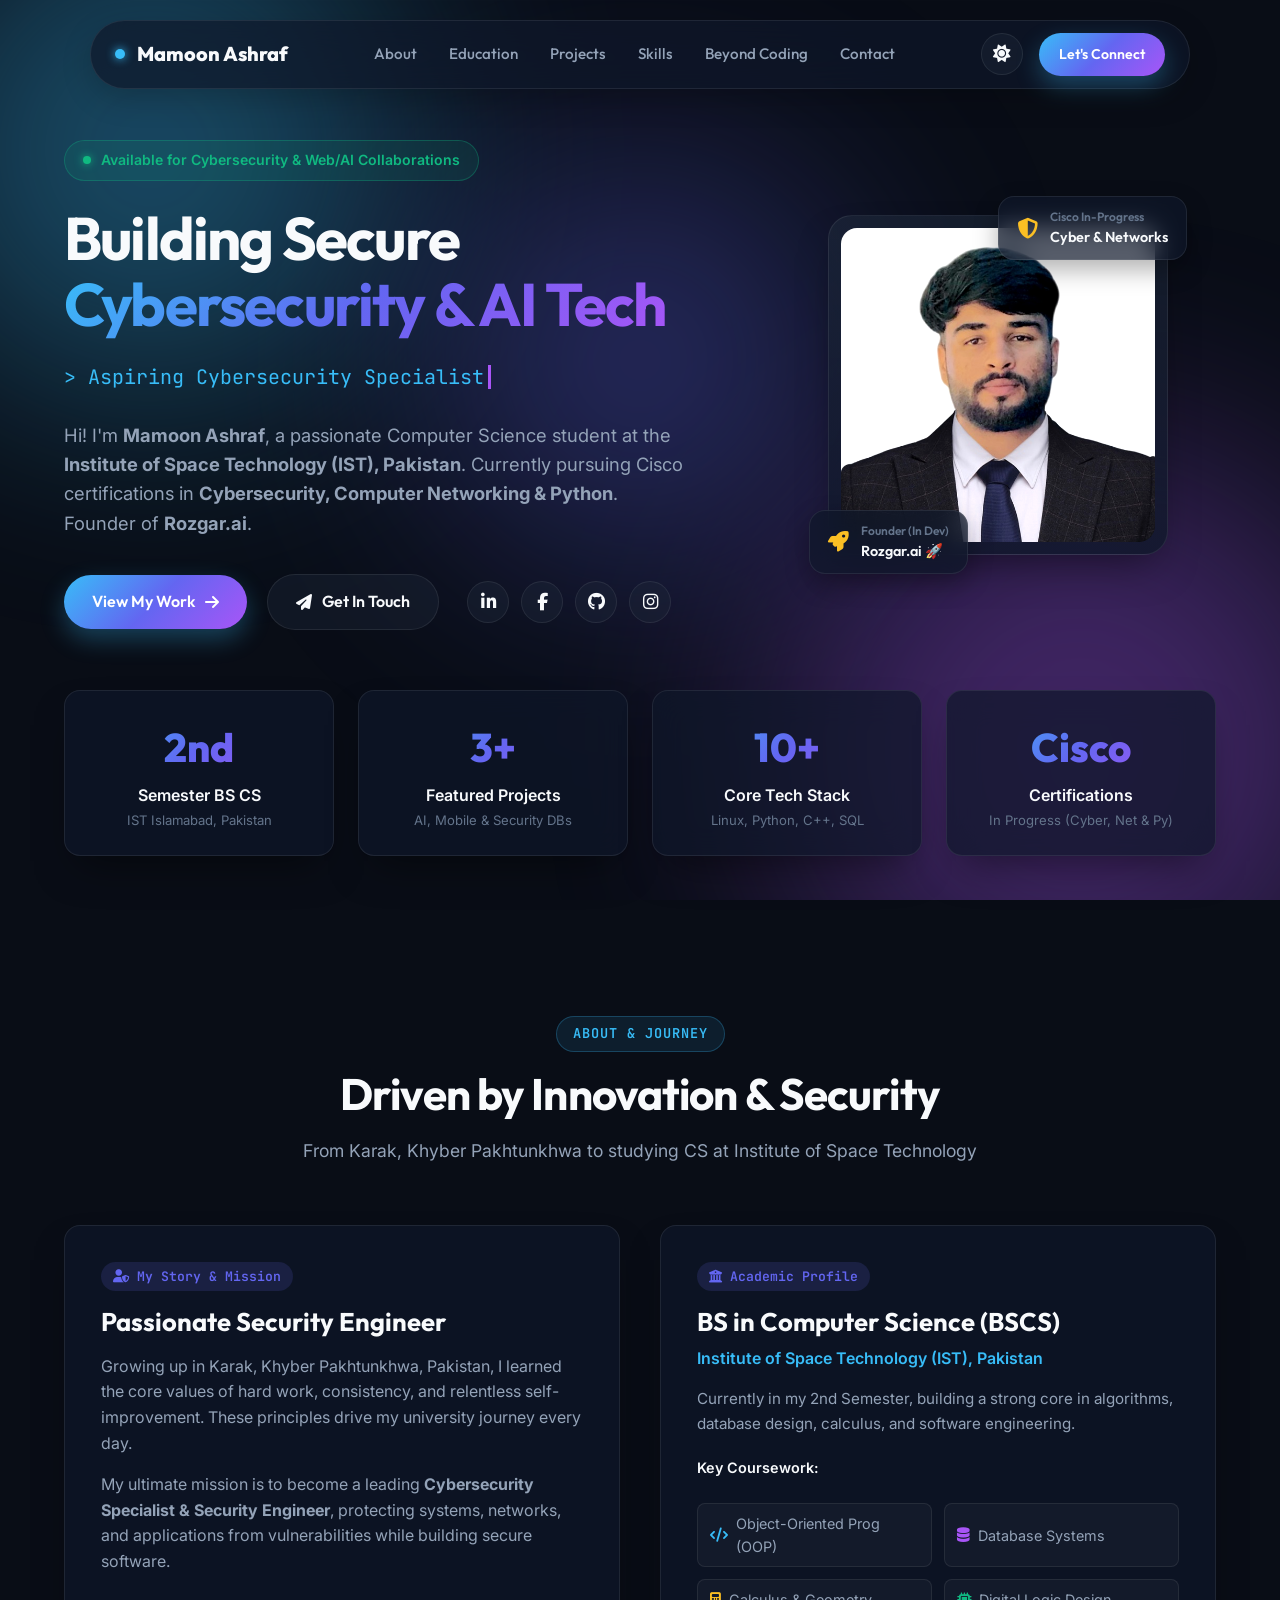
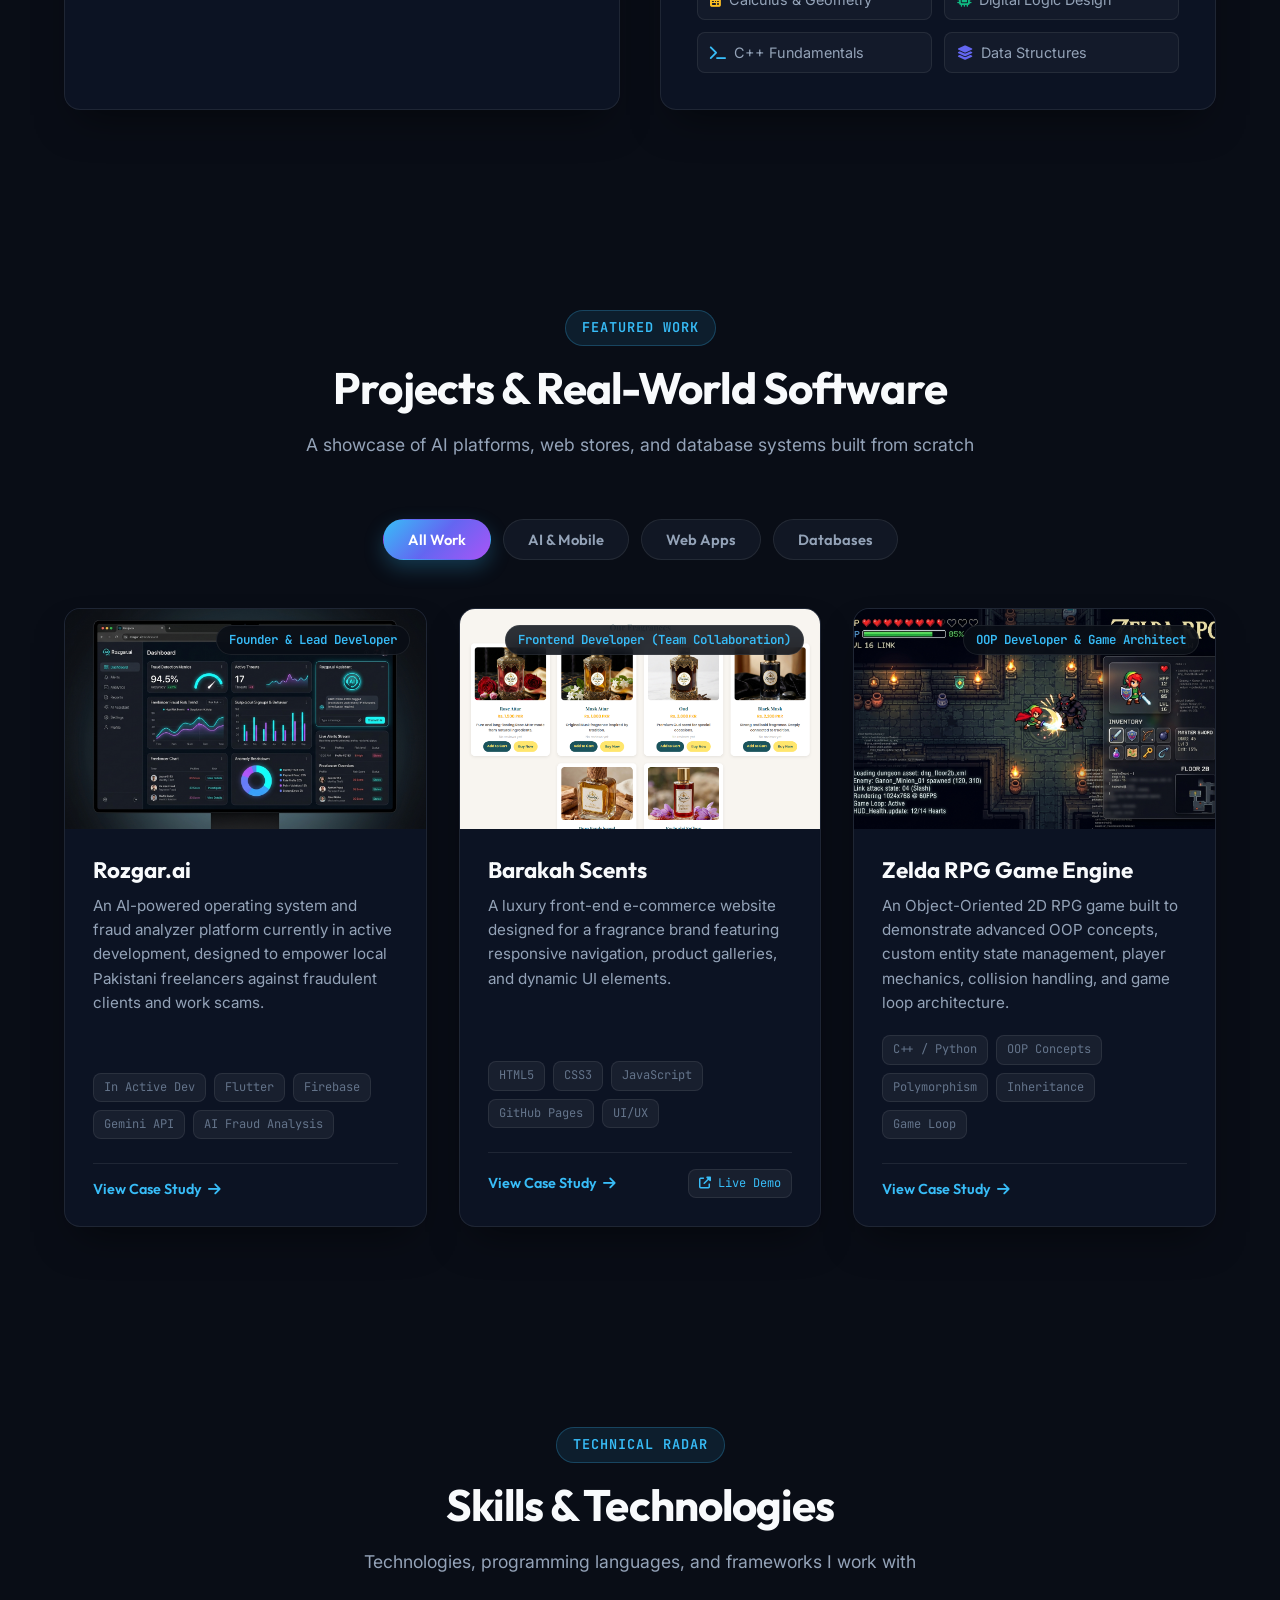
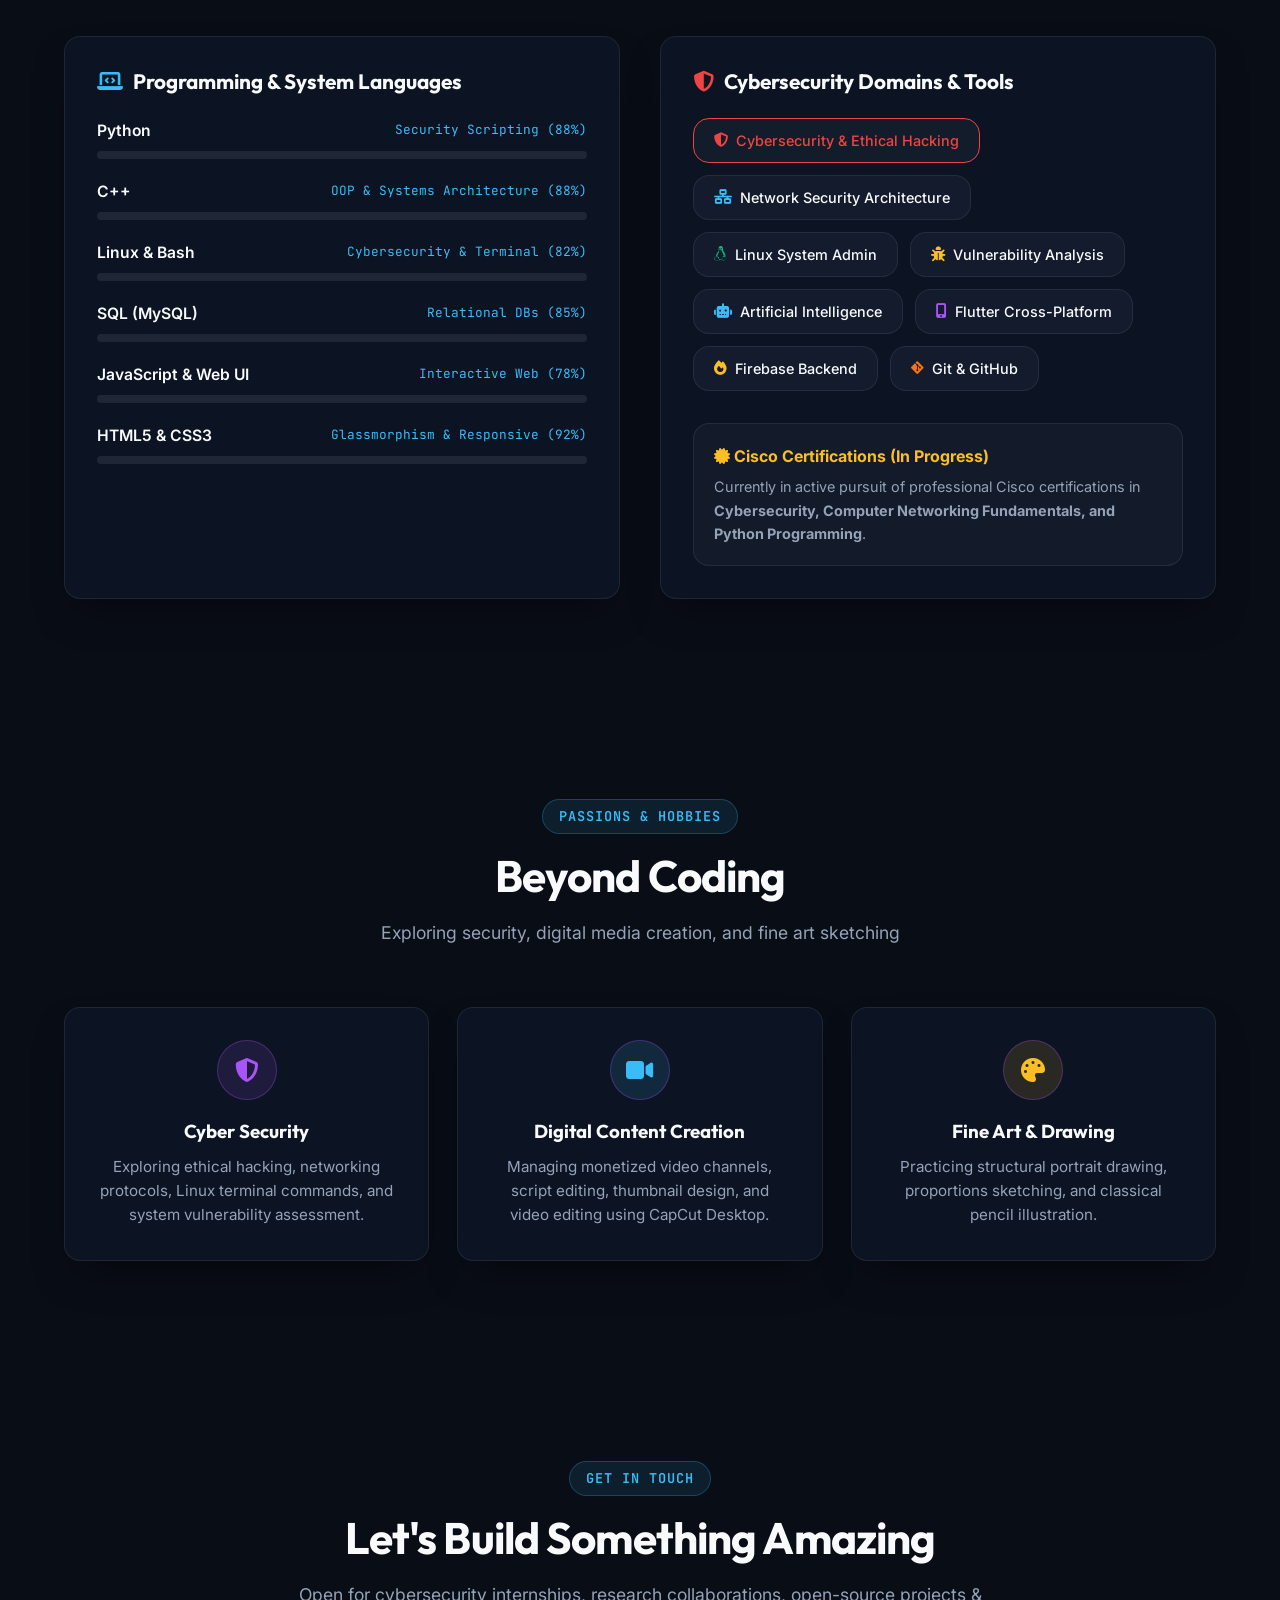
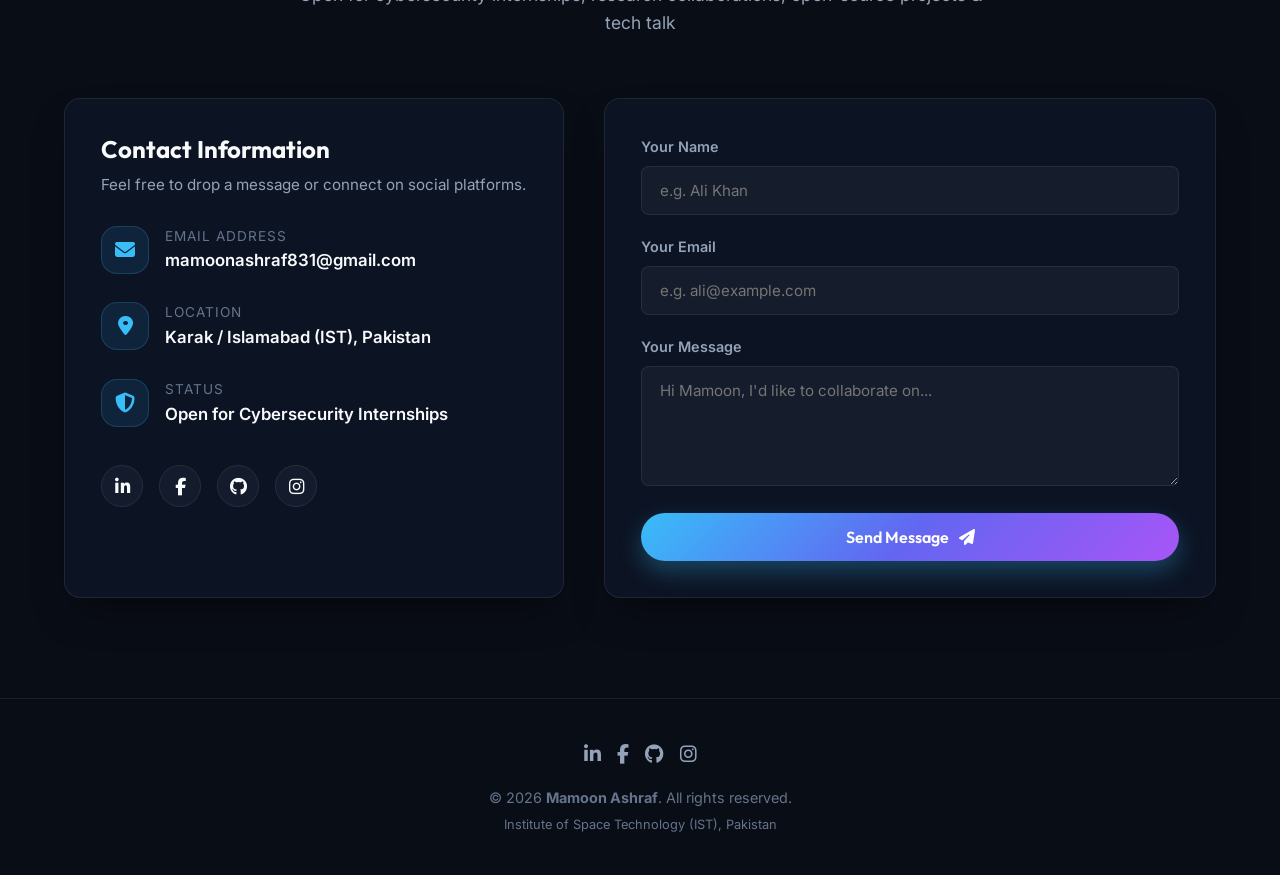
==== index.html @ 29856f80 "Initial commit for Mamoon Ashraf Portfolio Website" ====
<!DOCTYPE html>
<html lang="en" data-theme="dark">
<head>
  <meta charset="UTF-8">
  <meta name="viewport" content="width=device-width, initial-scale=1.0">
  <title>Mamoon Ashraf | Aspiring Cybersecurity Specialist & Security Engineer</title>
  <meta name="description" content="Official Portfolio of Mamoon Ashraf - Computer Science Student at Institute of Space Technology (IST), Pakistan. Pursuing Cisco Certifications in Cybersecurity, Networking & Python. Founder of Rozgar.ai.">
  
  <!-- FontAwesome Icons -->
  <link rel="stylesheet" href="https://cdnjs.cloudflare.com/ajax/libs/font-awesome/6.4.0/css/all.min.css">
  
  <!-- Custom Stylesheets -->
  <link rel="stylesheet" href="css/main.css">
  <link rel="stylesheet" href="css/components.css">
  <link rel="stylesheet" href="css/animations.css">
</head>
<body>

  <!-- Ambient Light Orbs -->
  <div class="ambient-bg">
    <div class="orb orb-1"></div>
    <div class="orb orb-2"></div>
    <div class="orb orb-3"></div>
  </div>

  <!-- Floating Navbar -->
  <nav class="navbar">
    <a href="#hero" class="nav-brand">
      <span class="brand-dot"></span>
      <span>Mamoon Ashraf</span>
    </a>
    
    <ul class="nav-menu">
      <li><a href="#about" class="nav-link">About</a></li>
      <li><a href="#education" class="nav-link">Education</a></li>
      <li><a href="#projects" class="nav-link">Projects</a></li>
      <li><a href="#skills" class="nav-link">Skills</a></li>
      <li><a href="#creative" class="nav-link">Beyond Coding</a></li>
      <li><a href="#contact" class="nav-link">Contact</a></li>
    </ul>

    <div class="nav-actions">
      <button class="theme-toggle-btn" id="theme-toggle-btn" title="Toggle Theme">
        <i class="fas fa-sun" id="theme-icon"></i>
      </button>
      <a href="#contact" class="btn btn-primary" style="padding:10px 20px; font-size:0.88rem;">Let's Connect</a>
    </div>
  </nav>

  <!-- Hero Section -->
  <section id="hero" class="section hero-section">
    <div class="container">
      <div class="hero-grid">
        <div class="hero-content">
          <div class="hero-badge">
            <span class="status-dot"></span>
            <span>Available for Cybersecurity & Web/AI Collaborations</span>
          </div>

          <h1 class="hero-title">
            Building Secure <br>
            <span class="gradient-text">Cybersecurity & AI Tech</span>
          </h1>

          <div class="hero-typing-container">
            <span>&gt;&nbsp;</span>
            <span id="typing-text"></span>
            <span class="typing-cursor"></span>
          </div>

          <p class="hero-bio">
            Hi! I'm <strong>Mamoon Ashraf</strong>, a passionate Computer Science student at the <strong>Institute of Space Technology (IST), Pakistan</strong>. Currently pursuing Cisco certifications in <strong>Cybersecurity, Computer Networking & Python</strong>. Founder of <strong>Rozgar.ai</strong>.
          </p>

          <div class="hero-cta">
            <a href="#projects" class="btn btn-primary">
              <span>View My Work</span>
              <i class="fas fa-arrow-right"></i>
            </a>
            <a href="#contact" class="btn btn-outline">
              <i class="fas fa-paper-plane"></i>
              <span>Get In Touch</span>
            </a>
            
            <!-- Quick Social Media Buttons in Hero -->
            <div style="display:flex; gap:12px; align-items:center; margin-left:8px;">
              <a href="https://www.linkedin.com/in/mamoon-ashraff" target="_blank" class="theme-toggle-btn social-btn-linkedin" title="LinkedIn"><i class="fab fa-linkedin-in"></i></a>
              <a href="https://www.facebook.com/share/1Gfc7YpvxW/" target="_blank" class="theme-toggle-btn social-btn-facebook" title="Facebook"><i class="fab fa-facebook-f"></i></a>
              <a href="https://github.com/mamoonashraff" target="_blank" class="theme-toggle-btn social-btn-github" title="GitHub"><i class="fab fa-github"></i></a>
              <a href="https://instagram.com/mamoon__ashraf" target="_blank" class="theme-toggle-btn social-btn-instagram" title="Instagram"><i class="fab fa-instagram"></i></a>
            </div>
          </div>
        </div>

        <!-- Hero Avatar Box -->
        <div class="hero-avatar-container">
          <div class="avatar-glass-frame">
            <img src="assets/avatar.jpg" alt="Mamoon Ashraf" class="avatar-img" id="hero-avatar-image">
            
            <div class="floating-badge badge-top-right interactive-badge" id="interactive-top-badge" title="Click to change badge!">
              <i class="fas fa-shield-halved badge-icon" id="badge-icon-el"></i>
              <div>
                <div style="font-size:0.75rem; color:var(--text-muted)" id="badge-sub-el">Cisco In-Progress</div>
                <div id="badge-title-el">Cyber & Networks</div>
              </div>
            </div>

            <div class="floating-badge badge-bottom-left">
              <i class="fas fa-rocket badge-icon"></i>
              <div>
                <div style="font-size:0.75rem; color:var(--text-muted)">Founder (In Dev)</div>
                <div>Rozgar.ai 🚀</div>
              </div>
            </div>
          </div>
        </div>
      </div>

      <!-- Quick Metrics Stats -->
      <div class="stats-grid">
        <div class="glass-card stat-card">
          <div class="stat-value">2nd</div>
          <div class="stat-label">Semester BS CS</div>
          <div class="stat-subtext">IST Islamabad, Pakistan</div>
        </div>
        <div class="glass-card stat-card">
          <div class="stat-value">3+</div>
          <div class="stat-label">Featured Projects</div>
          <div class="stat-subtext">AI, Mobile & Security DBs</div>
        </div>
        <div class="glass-card stat-card">
          <div class="stat-value">10+</div>
          <div class="stat-label">Core Tech Stack</div>
          <div class="stat-subtext">Linux, Python, C++, SQL</div>
        </div>
        <div class="glass-card stat-card">
          <div class="stat-value">Cisco</div>
          <div class="stat-label">Certifications</div>
          <div class="stat-subtext">In Progress (Cyber, Net & Py)</div>
        </div>
      </div>
    </div>
  </section>

  <!-- About & Education Section -->
  <section id="about" class="section">
    <div class="container">
      <div class="section-header">
        <span class="section-tag">About & Journey</span>
        <h2 class="section-title">Driven by Innovation & Security</h2>
        <p class="section-subtitle">From Karak, Khyber Pakhtunkhwa to studying CS at Institute of Space Technology</p>
      </div>

      <div class="about-grid">
        <div class="glass-card edu-card reveal-on-scroll">
          <span class="edu-badge"><i class="fas fa-user-shield"></i> My Story & Mission</span>
          <h3 style="font-size:1.6rem; margin-bottom:16px;">Passionate Security Engineer</h3>
          <p style="color:var(--text-secondary); margin-bottom:16px;">
            Growing up in Karak, Khyber Pakhtunkhwa, Pakistan, I learned the core values of hard work, consistency, and relentless self-improvement. These principles drive my university journey every day.
          </p>
          <p style="color:var(--text-secondary);">
            My ultimate mission is to become a leading <strong>Cybersecurity Specialist & Security Engineer</strong>, protecting systems, networks, and applications from vulnerabilities while building secure software.
          </p>
        </div>

        <div class="glass-card edu-card reveal-on-scroll" id="education">
          <span class="edu-badge"><i class="fas fa-university"></i> Academic Profile</span>
          <h3 style="font-size:1.6rem; margin-bottom:8px;">BS in Computer Science (BSCS)</h3>
          <p style="color:var(--accent-cyan); font-weight:600; margin-bottom:16px;">Institute of Space Technology (IST), Pakistan</p>
          <p style="color:var(--text-secondary); font-size:0.95rem;">
            Currently in my 2nd Semester, building a strong core in algorithms, database design, calculus, and software engineering.
          </p>
          
          <div style="margin-top:20px; font-weight:600; font-size:0.9rem;">Key Coursework:</div>
          <div class="course-grid">
            <div class="course-item"><i class="fas fa-code" style="color:var(--accent-cyan)"></i> Object-Oriented Prog (OOP)</div>
            <div class="course-item"><i class="fas fa-database" style="color:var(--accent-purple)"></i> Database Systems</div>
            <div class="course-item"><i class="fas fa-calculator" style="color:var(--accent-gold)"></i> Calculus & Geometry</div>
            <div class="course-item"><i class="fas fa-microchip" style="color:var(--accent-emerald)"></i> Digital Logic Design</div>
            <div class="course-item"><i class="fas fa-terminal" style="color:var(--accent-cyan)"></i> C++ Fundamentals</div>
            <div class="course-item"><i class="fas fa-layer-group" style="color:var(--accent-blue)"></i> Data Structures</div>
          </div>
        </div>
      </div>
    </div>
  </section>

  <!-- Projects Showcase Section -->
  <section id="projects" class="section">
    <div class="container">
      <div class="section-header">
        <span class="section-tag">Featured Work</span>
        <h2 class="section-title">Projects & Real-World Software</h2>
        <p class="section-subtitle">A showcase of AI platforms, web stores, and database systems built from scratch</p>
      </div>

      <!-- Filter Buttons -->
      <div class="project-filters">
        <button class="filter-btn active" data-filter="all">All Work</button>
        <button class="filter-btn" data-filter="ai-mobile">AI & Mobile</button>
        <button class="filter-btn" data-filter="web">Web Apps</button>
        <button class="filter-btn" data-filter="database">Databases</button>
      </div>

      <!-- Dynamic Projects Grid -->
      <div class="projects-grid" id="projects-grid">
        <!-- Rendered dynamically by js/ui.js -->
      </div>
    </div>
  </section>

  <!-- Skills Matrix Section -->
  <section id="skills" class="section">
    <div class="container">
      <div class="section-header">
        <span class="section-tag">Technical Radar</span>
        <h2 class="section-title">Skills & Technologies</h2>
        <p class="section-subtitle">Technologies, programming languages, and frameworks I work with</p>
      </div>

      <div class="skills-container">
        <!-- Programming Languages Progress Bars -->
        <div class="glass-card skills-box reveal-on-scroll">
          <h3 class="box-title">
            <i class="fas fa-laptop-code" style="color:var(--accent-cyan)"></i>
            <span>Programming & System Languages</span>
          </h3>

          <div class="skill-item">
            <div class="skill-info">
              <span class="skill-name">Python</span>
              <span class="skill-badge">Security Scripting (88%)</span>
            </div>
            <div class="progress-bar-bg">
              <div class="progress-bar-fill" data-level="88"></div>
            </div>
          </div>

          <div class="skill-item">
            <div class="skill-info">
              <span class="skill-name">C++</span>
              <span class="skill-badge">OOP & Systems Architecture (88%)</span>
            </div>
            <div class="progress-bar-bg">
              <div class="progress-bar-fill" data-level="88"></div>
            </div>
          </div>

          <div class="skill-item">
            <div class="skill-info">
              <span class="skill-name">Linux & Bash</span>
              <span class="skill-badge">Cybersecurity & Terminal (82%)</span>
            </div>
            <div class="progress-bar-bg">
              <div class="progress-bar-fill" data-level="82"></div>
            </div>
          </div>

          <div class="skill-item">
            <div class="skill-info">
              <span class="skill-name">SQL (MySQL)</span>
              <span class="skill-badge">Relational DBs (85%)</span>
            </div>
            <div class="progress-bar-bg">
              <div class="progress-bar-fill" data-level="85"></div>
            </div>
          </div>

          <div class="skill-item">
            <div class="skill-info">
              <span class="skill-name">JavaScript & Web UI</span>
              <span class="skill-badge">Interactive Web (78%)</span>
            </div>
            <div class="progress-bar-bg">
              <div class="progress-bar-fill" data-level="78"></div>
            </div>
          </div>

          <div class="skill-item">
            <div class="skill-info">
              <span class="skill-name">HTML5 & CSS3</span>
              <span class="skill-badge">Glassmorphism & Responsive (92%)</span>
            </div>
            <div class="progress-bar-bg">
              <div class="progress-bar-fill" data-level="92"></div>
            </div>
          </div>
        </div>

        <!-- Target Domains & Frameworks -->
        <div class="glass-card skills-box reveal-on-scroll">
          <h3 class="box-title">
            <i class="fas fa-shield-halved" style="color:#ef4444"></i>
            <span>Cybersecurity Domains & Tools</span>
          </h3>

          <div class="domains-grid">
            <div class="domain-pill" style="border-color:#ef4444; color:#ef4444;"><i class="fas fa-shield-alt"></i> Cybersecurity & Ethical Hacking</div>
            <div class="domain-pill"><i class="fas fa-network-wired" style="color:var(--accent-cyan)"></i> Network Security Architecture</div>
            <div class="domain-pill"><i class="fab fa-linux" style="color:var(--accent-emerald)"></i> Linux System Admin</div>
            <div class="domain-pill"><i class="fas fa-bug" style="color:var(--accent-gold)"></i> Vulnerability Analysis</div>
            <div class="domain-pill"><i class="fas fa-robot" style="color:var(--accent-cyan)"></i> Artificial Intelligence</div>
            <div class="domain-pill"><i class="fas fa-mobile-alt" style="color:var(--accent-purple)"></i> Flutter Cross-Platform</div>
            <div class="domain-pill"><i class="fas fa-fire" style="color:var(--accent-gold)"></i> Firebase Backend</div>
            <div class="domain-pill"><i class="fab fa-git-alt" style="color:#f97316"></i> Git & GitHub</div>
          </div>

          <div style="margin-top:32px; padding:20px; background:rgba(255,255,255,0.03); border-radius:var(--radius-md); border:1px solid var(--bg-glass-border);">
            <div style="font-weight:700; color:var(--accent-gold); margin-bottom:6px;">
              <i class="fas fa-certificate"></i> Cisco Certifications (In Progress)
            </div>
            <p style="font-size:0.9rem; color:var(--text-secondary);">
              Currently in active pursuit of professional Cisco certifications in <strong>Cybersecurity, Computer Networking Fundamentals, and Python Programming</strong>.
            </p>
          </div>
        </div>
      </div>
    </div>
  </section>

  <!-- Creative Beyond Coding Section -->
  <section id="creative" class="section">
    <div class="container">
      <div class="section-header">
        <span class="section-tag">Passions & Hobbies</span>
        <h2 class="section-title">Beyond Coding</h2>
        <p class="section-subtitle">Exploring security, digital media creation, and fine art sketching</p>
      </div>

      <div class="creative-grid">
        <div class="glass-card creative-card reveal-on-scroll">
          <div class="creative-icon"><i class="fas fa-shield-halved"></i></div>
          <h3 style="margin-bottom:12px;">Cyber Security</h3>
          <p style="color:var(--text-secondary); font-size:0.95rem;">
            Exploring ethical hacking, networking protocols, Linux terminal commands, and system vulnerability assessment.
          </p>
        </div>

        <div class="glass-card creative-card reveal-on-scroll">
          <div class="creative-icon" style="background:rgba(56,189,248,0.12); color:var(--accent-cyan);"><i class="fas fa-video"></i></div>
          <h3 style="margin-bottom:12px;">Digital Content Creation</h3>
          <p style="color:var(--text-secondary); font-size:0.95rem;">
            Managing monetized video channels, script editing, thumbnail design, and video editing using CapCut Desktop.
          </p>
        </div>

        <div class="glass-card creative-card reveal-on-scroll">
          <div class="creative-icon" style="background:rgba(251,191,36,0.12); color:var(--accent-gold);"><i class="fas fa-palette"></i></div>
          <h3 style="margin-bottom:12px;">Fine Art & Drawing</h3>
          <p style="color:var(--text-secondary); font-size:0.95rem;">
            Practicing structural portrait drawing, proportions sketching, and classical pencil illustration.
          </p>
        </div>
      </div>
    </div>
  </section>

  <!-- Contact Section -->
  <section id="contact" class="section">
    <div class="container">
      <div class="section-header">
        <span class="section-tag">Get In Touch</span>
        <h2 class="section-title">Let's Build Something Amazing</h2>
        <p class="section-subtitle">Open for cybersecurity internships, research collaborations, open-source projects & tech talk</p>
      </div>

      <div class="contact-grid">
        <div class="glass-card contact-info-box reveal-on-scroll">
          <div>
            <h3 style="font-size:1.5rem; margin-bottom:10px;">Contact Information</h3>
            <p style="color:var(--text-secondary); font-size:0.95rem;">Feel free to drop a message or connect on social platforms.</p>
          </div>

          <div class="info-item">
            <div class="info-icon"><i class="fas fa-envelope"></i></div>
            <div>
              <div class="info-title">Email Address</div>
              <div class="info-value"><a href="mailto:mamoonashraf831@gmail.com" style="color:inherit;">mamoonashraf831@gmail.com</a></div>
            </div>
          </div>

          <div class="info-item">
            <div class="info-icon"><i class="fas fa-map-marker-alt"></i></div>
            <div>
              <div class="info-title">Location</div>
              <div class="info-value">Karak / Islamabad (IST), Pakistan</div>
            </div>
          </div>

          <div class="info-item">
            <div class="info-icon"><i class="fas fa-shield-halved"></i></div>
            <div>
              <div class="info-title">Status</div>
              <div class="info-value">Open for Cybersecurity Internships</div>
            </div>
          </div>

          <!-- Contact Social Media Links -->
          <div style="display:flex; gap:16px; margin-top:10px;">
            <a href="https://www.linkedin.com/in/mamoon-ashraff" target="_blank" class="theme-toggle-btn social-btn-linkedin" title="LinkedIn"><i class="fab fa-linkedin-in"></i></a>
            <a href="https://www.facebook.com/share/1Gfc7YpvxW/" target="_blank" class="theme-toggle-btn social-btn-facebook" title="Facebook"><i class="fab fa-facebook-f"></i></a>
            <a href="https://github.com/mamoonashraff" target="_blank" class="theme-toggle-btn social-btn-github" title="GitHub"><i class="fab fa-github"></i></a>
            <a href="https://instagram.com/mamoon__ashraf" target="_blank" class="theme-toggle-btn social-btn-instagram" title="Instagram"><i class="fab fa-instagram"></i></a>
          </div>
        </div>

        <!-- Contact Form -->
        <div class="glass-card contact-form-box reveal-on-scroll">
          <form id="contact-form">
            <div class="form-group">
              <label class="form-label" for="user-name">Your Name</label>
              <input type="text" id="user-name" class="form-input" placeholder="e.g. Ali Khan" required>
            </div>

            <div class="form-group">
              <label class="form-label" for="user-email">Your Email</label>
              <input type="email" id="user-email" class="form-input" placeholder="e.g. ali@example.com" required>
            </div>

            <div class="form-group">
              <label class="form-label" for="user-message">Your Message</label>
              <textarea id="user-message" class="form-textarea" placeholder="Hi Mamoon, I'd like to collaborate on..." required></textarea>
            </div>

            <button type="submit" class="btn btn-primary" style="width:100%; justify-content:center;">
              <span>Send Message</span>
              <i class="fas fa-paper-plane"></i>
            </button>
          </form>
        </div>
      </div>
    </div>
  </section>

  <!-- Footer -->
  <footer class="footer">
    <div class="container">
      <div style="display:flex; justify-content:center; gap:16px; margin-bottom:16px;">
        <a href="https://www.linkedin.com/in/mamoon-ashraff" target="_blank" style="color:var(--text-secondary); font-size:1.2rem;"><i class="fab fa-linkedin-in"></i></a>
        <a href="https://www.facebook.com/share/1Gfc7YpvxW/" target="_blank" style="color:var(--text-secondary); font-size:1.2rem;"><i class="fab fa-facebook-f"></i></a>
        <a href="https://github.com/mamoonashraff" target="_blank" style="color:var(--text-secondary); font-size:1.2rem;"><i class="fab fa-github"></i></a>
        <a href="https://instagram.com/mamoon__ashraf" target="_blank" style="color:var(--text-secondary); font-size:1.2rem;"><i class="fab fa-instagram"></i></a>
      </div>
      <p>© 2026 <strong>Mamoon Ashraf</strong>. All rights reserved.</p>
      <p style="font-size:0.8rem; margin-top:6px; color:var(--text-muted);">Institute of Space Technology (IST), Pakistan</p>
    </div>
  </footer>

  <!-- Project Detail Modal Popup -->
  <div class="modal-overlay" id="project-modal">
    <div class="glass-card modal-content">
      <button class="modal-close" id="modal-close-btn">&times;</button>
      <div id="modal-body-content">
        <!-- Injected dynamically by js/ui.js -->
      </div>
    </div>
  </div>

  <!-- Toast Notification Container -->
  <div class="toast-container" id="toast-container"></div>

  <!-- Scripts -->
  <script src="js/data.js"></script>
  <script src="js/theme.js"></script>
  <script src="js/ui.js"></script>
  <script src="js/app.js"></script>
</body>
</html>
---- css/main.css ----
/* CSS Design System Tokens & Base Styles for Mamoon Ashraf Portfolio */
@import url('https://fonts.googleapis.com/css2?family=Inter:wght@300;400;500;600;700;800&family=JetBrains+Mono:wght@400;500;700&family=Outfit:wght@400;500;600;700;800;900&display=swap');

:root {
  /* Color Palette - Cosmic Dark Theme (Default) */
  --bg-primary: #090d16;
  --bg-secondary: #0f172a;
  --bg-surface: rgba(15, 23, 42, 0.7);
  --bg-glass: rgba(30, 41, 59, 0.4);
  --bg-glass-border: rgba(255, 255, 255, 0.08);
  
  --text-primary: #f8fafc;
  --text-secondary: #94a3b8;
  --text-muted: #64748b;
  
  --accent-cyan: #38bdf8;
  --accent-blue: #6366f1;
  --accent-purple: #a855f7;
  --accent-gold: #fbbf24;
  --accent-emerald: #10b981;
  
  --gradient-cosmic: linear-gradient(135deg, #38bdf8 0%, #6366f1 50%, #a855f7 100%);
  --gradient-gold: linear-gradient(135deg, #f59e0b 0%, #fbbf24 100%);
  --gradient-card: linear-gradient(180deg, rgba(30, 41, 59, 0.6) 0%, rgba(15, 23, 42, 0.8) 100%);
  
  --glow-cyan: rgba(56, 189, 248, 0.25);
  --glow-purple: rgba(168, 85, 247, 0.25);
  
  /* Layout Dimensions */
  --radius-sm: 8px;
  --radius-md: 16px;
  --radius-lg: 24px;
  --radius-full: 9999px;
  
  --shadow-sm: 0 4px 6px -1px rgba(0, 0, 0, 0.3);
  --shadow-glow: 0 0 25px rgba(56, 189, 248, 0.15);
  --shadow-glass: 0 20px 40px -15px rgba(0, 0, 0, 0.5);
  
  --font-main: 'Outfit', -apple-system, BlinkMacSystemFont, sans-serif;
  --font-body: 'Inter', sans-serif;
  --font-code: 'JetBrains Mono', monospace;

  --transition-fast: 0.2s ease;
  --transition-normal: 0.3s cubic-bezier(0.4, 0, 0.2, 1);
  --transition-slow: 0.5s cubic-bezier(0.4, 0, 0.2, 1);
}

/* Light Theme Overrides */
[data-theme="light"] {
  --bg-primary: #f8fafc;
  --bg-secondary: #f1f5f9;
  --bg-surface: rgba(255, 255, 255, 0.85);
  --bg-glass: rgba(255, 255, 255, 0.7);
  --bg-glass-border: rgba(0, 0, 0, 0.08);
  
  --text-primary: #0f172a;
  --text-secondary: #475569;
  --text-muted: #64748b;
  
  --accent-cyan: #0284c7;
  --accent-blue: #4f46e5;
  --accent-purple: #9333ea;
  
  --gradient-card: linear-gradient(180deg, rgba(255, 255, 255, 0.9) 0%, rgba(241, 245, 249, 0.9) 100%);
  --shadow-glass: 0 20px 30px -10px rgba(0, 0, 0, 0.08);
  --shadow-glow: 0 0 25px rgba(2, 132, 199, 0.15);
}

/* Reset & Global Elements */
*, *::before, *::after {
  box-sizing: border-box;
  margin: 0;
  padding: 0;
}

html {
  scroll-behavior: smooth;
  font-size: 16px;
}

body {
  font-family: var(--font-body);
  background-color: var(--bg-primary);
  color: var(--text-primary);
  line-height: 1.6;
  overflow-x: hidden;
  position: relative;
  transition: background-color var(--transition-normal), color var(--transition-normal);
}

/* Typography Helpers */
h1, h2, h3, h4, h5, h6 {
  font-family: var(--font-main);
  color: var(--text-primary);
  font-weight: 700;
  line-height: 1.2;
}

a {
  color: var(--accent-cyan);
  text-decoration: none;
  transition: color var(--transition-fast);
}

a:hover {
  color: var(--accent-purple);
}

/* Ambient Canvas Background Glows */
.ambient-bg {
  position: fixed;
  top: 0;
  left: 0;
  width: 100vw;
  height: 100vh;
  pointer-events: none;
  z-index: 0;
  overflow: hidden;
}

.orb {
  position: absolute;
  border-radius: 50%;
  filter: blur(120px);
  opacity: 0.35;
  transition: opacity var(--transition-slow);
}

.orb-1 {
  width: 500px;
  height: 500px;
  background: var(--accent-cyan);
  top: -100px;
  left: -100px;
}

.orb-2 {
  width: 600px;
  height: 600px;
  background: var(--accent-purple);
  bottom: -150px;
  right: -100px;
}

.orb-3 {
  width: 400px;
  height: 400px;
  background: var(--accent-blue);
  top: 40%;
  left: 50%;
  transform: translate(-50%, -50%);
}

/* Layout Container */
.container {
  width: 100%;
  max-width: 1200px;
  margin: 0 auto;
  padding: 0 24px;
  position: relative;
  z-index: 1;
}

/* Section Common Styling */
.section {
  padding: 100px 0;
  position: relative;
}

.section-header {
  text-align: center;
  max-width: 700px;
  margin: 0 auto 60px auto;
}

.section-tag {
  display: inline-flex;
  align-items: center;
  gap: 8px;
  padding: 6px 16px;
  background: rgba(56, 189, 248, 0.1);
  border: 1px solid rgba(56, 189, 248, 0.25);
  border-radius: var(--radius-full);
  color: var(--accent-cyan);
  font-family: var(--font-code);
  font-size: 0.85rem;
  font-weight: 600;
  text-transform: uppercase;
  letter-spacing: 1px;
  margin-bottom: 16px;
}

.section-title {
  font-size: 2.75rem;
  margin-bottom: 16px;
  letter-spacing: -0.02em;
}

.gradient-text {
  background: var(--gradient-cosmic);
  -webkit-background-clip: text;
  -webkit-text-fill-color: transparent;
}

.section-subtitle {
  color: var(--text-secondary);
  font-size: 1.1rem;
}

/* Glassmorphism Card Utility */
.glass-card {
  background: var(--bg-surface);
  backdrop-filter: blur(16px);
  -webkit-backdrop-filter: blur(16px);
  border: 1px solid var(--bg-glass-border);
  border-radius: var(--radius-md);
  box-shadow: var(--shadow-glass);
  transition: transform var(--transition-normal), border-color var(--transition-normal), box-shadow var(--transition-normal);
}

.glass-card:hover {
  border-color: rgba(56, 189, 248, 0.3);
  box-shadow: var(--shadow-glow);
}
---- css/components.css ----
/* Component Styles for Mamoon Ashraf Portfolio */

/* --- Navbar & Floating Header --- */
.navbar {
  position: fixed;
  top: 20px;
  left: 50%;
  transform: translateX(-50%);
  width: calc(100% - 48px);
  max-width: 1100px;
  z-index: 1000;
  padding: 12px 24px;
  background: var(--bg-surface);
  backdrop-filter: blur(20px);
  -webkit-backdrop-filter: blur(20px);
  border: 1px solid var(--bg-glass-border);
  border-radius: var(--radius-full);
  box-shadow: 0 10px 30px rgba(0, 0, 0, 0.2);
  display: flex;
  align-items: center;
  justify-content: space-between;
  transition: all var(--transition-normal);
}

.nav-brand {
  display: flex;
  align-items: center;
  gap: 12px;
  font-family: var(--font-main);
  font-weight: 800;
  font-size: 1.25rem;
  color: var(--text-primary);
}

.brand-dot {
  width: 10px;
  height: 10px;
  background: var(--accent-cyan);
  border-radius: 50%;
  box-shadow: 0 0 10px var(--accent-cyan);
}

.nav-menu {
  display: flex;
  align-items: center;
  gap: 32px;
  list-style: none;
}

.nav-link {
  font-family: var(--font-main);
  font-size: 0.95rem;
  font-weight: 500;
  color: var(--text-secondary);
  position: relative;
  padding: 6px 0;
  transition: color var(--transition-fast);
}

.nav-link:hover, .nav-link.active {
  color: var(--text-primary);
}

.nav-link::after {
  content: '';
  position: absolute;
  bottom: 0;
  left: 0;
  width: 0;
  height: 2px;
  background: var(--gradient-cosmic);
  border-radius: 2px;
  transition: width var(--transition-normal);
}

.nav-link.active::after, .nav-link:hover::after {
  width: 100%;
}

.nav-actions {
  display: flex;
  align-items: center;
  gap: 16px;
}

/* Theme Toggle Button */
.theme-toggle-btn {
  background: var(--bg-glass);
  border: 1px solid var(--bg-glass-border);
  color: var(--text-primary);
  width: 42px;
  height: 42px;
  border-radius: 50%;
  display: flex;
  align-items: center;
  justify-content: center;
  cursor: pointer;
  font-size: 1.1rem;
  transition: all var(--transition-fast);
}

.theme-toggle-btn:hover {
  background: rgba(56, 189, 248, 0.15);
  border-color: var(--accent-cyan);
  transform: rotate(15deg);
}

/* Mobile Nav Toggle */
.mobile-toggle {
  display: none;
  background: none;
  border: none;
  color: var(--text-primary);
  font-size: 1.5rem;
  cursor: pointer;
}

/* --- Hero Section --- */
.hero-section {
  min-height: 100vh;
  padding-top: 140px;
  padding-bottom: 60px;
  display: flex;
  align-items: center;
}

.hero-grid {
  display: grid;
  grid-template-columns: 1.2fr 0.8fr;
  gap: 60px;
  align-items: center;
}

.hero-badge {
  display: inline-flex;
  align-items: center;
  gap: 10px;
  padding: 8px 18px;
  background: rgba(16, 185, 129, 0.1);
  border: 1px solid rgba(16, 185, 129, 0.3);
  border-radius: var(--radius-full);
  color: var(--accent-emerald);
  font-size: 0.88rem;
  font-weight: 600;
  margin-bottom: 24px;
}

.status-dot {
  width: 8px;
  height: 8px;
  background: var(--accent-emerald);
  border-radius: 50%;
  box-shadow: 0 0 8px var(--accent-emerald);
  animation: pulse 2s infinite;
}

.hero-title {
  font-size: 3.75rem;
  line-height: 1.1;
  margin-bottom: 20px;
  letter-spacing: -0.03em;
}

.hero-typing-container {
  height: 40px;
  display: flex;
  align-items: center;
  font-family: var(--font-code);
  font-size: 1.25rem;
  color: var(--accent-cyan);
  margin-bottom: 24px;
}

.typing-cursor {
  display: inline-block;
  width: 3px;
  height: 1.2em;
  background-color: var(--accent-purple);
  margin-left: 4px;
  animation: blink 1s infinite;
}

.hero-bio {
  font-size: 1.15rem;
  color: var(--text-secondary);
  margin-bottom: 36px;
  max-width: 620px;
}

.hero-cta {
  display: flex;
  align-items: center;
  gap: 20px;
  flex-wrap: wrap;
}

/* Button Variants */
.btn {
  display: inline-flex;
  align-items: center;
  gap: 10px;
  padding: 14px 28px;
  border-radius: var(--radius-full);
  font-family: var(--font-main);
  font-weight: 600;
  font-size: 1rem;
  cursor: pointer;
  transition: all var(--transition-normal);
  border: none;
  text-decoration: none;
}

.btn-primary {
  background: var(--gradient-cosmic);
  color: #ffffff;
  box-shadow: 0 10px 25px rgba(56, 189, 248, 0.3);
}

.btn-primary:hover {
  transform: translateY(-3px);
  box-shadow: 0 15px 30px rgba(168, 85, 247, 0.4);
  color: #ffffff;
}

.btn-outline {
  background: var(--bg-glass);
  border: 1px solid var(--bg-glass-border);
  color: var(--text-primary);
}

.btn-outline:hover {
  border-color: var(--accent-cyan);
  background: rgba(56, 189, 248, 0.1);
  color: var(--accent-cyan);
  transform: translateY(-3px);
}

/* Hero Avatar Box */
.hero-avatar-container {
  position: relative;
  display: flex;
  justify-content: center;
}

.avatar-glass-frame {
  position: relative;
  width: 340px;
  height: 340px;
  border-radius: var(--radius-lg);
  padding: 12px;
  background: var(--gradient-card);
  border: 1px solid var(--bg-glass-border);
  box-shadow: var(--shadow-glass);
}

.avatar-img {
  width: 100%;
  height: 100%;
  object-fit: cover;
  object-position: top center;
  border-radius: calc(var(--radius-lg) - 8px);
  display: block;
  image-rendering: -webkit-optimize-contrast;
  filter: contrast(1.04) brightness(1.02);
}

.floating-badge {
  position: absolute;
  padding: 10px 18px;
  background: var(--bg-surface);
  backdrop-filter: blur(12px);
  border: 1px solid var(--bg-glass-border);
  border-radius: var(--radius-md);
  box-shadow: 0 10px 25px rgba(0, 0, 0, 0.3);
  display: flex;
  align-items: center;
  gap: 12px;
  font-family: var(--font-main);
  font-weight: 600;
  font-size: 0.9rem;
  z-index: 2;
  animation: float 4s ease-in-out infinite;
}

.badge-top-right {
  top: -20px;
  right: -20px;
}

.badge-bottom-left {
  bottom: -20px;
  left: -20px;
  animation-delay: -2s;
}

.badge-icon {
  font-size: 1.3rem;
  color: var(--accent-gold);
}

/* --- Stats Banner --- */
.stats-grid {
  display: grid;
  grid-template-columns: repeat(4, 1fr);
  gap: 24px;
  margin-top: 60px;
}

.stat-card {
  padding: 24px;
  text-align: center;
}

.stat-value {
  font-size: 2.5rem;
  font-weight: 800;
  font-family: var(--font-main);
  background: var(--gradient-cosmic);
  -webkit-background-clip: text;
  -webkit-text-fill-color: transparent;
  margin-bottom: 4px;
}

.stat-label {
  font-weight: 600;
  font-size: 1rem;
  margin-bottom: 2px;
}

.stat-subtext {
  font-size: 0.82rem;
  color: var(--text-muted);
}

/* --- Education & About Section --- */
.about-grid {
  display: grid;
  grid-template-columns: 1fr 1fr;
  gap: 40px;
}

.edu-card {
  padding: 36px;
  height: 100%;
}

.edu-badge {
  display: inline-block;
  padding: 4px 12px;
  background: rgba(99, 102, 241, 0.15);
  border-radius: var(--radius-full);
  color: var(--accent-blue);
  font-family: var(--font-code);
  font-size: 0.82rem;
  font-weight: 600;
  margin-bottom: 16px;
}

.course-grid {
  display: grid;
  grid-template-columns: repeat(2, 1fr);
  gap: 12px;
  margin-top: 24px;
}

.course-item {
  display: flex;
  align-items: center;
  gap: 8px;
  font-size: 0.9rem;
  color: var(--text-secondary);
  padding: 8px 12px;
  background: rgba(255, 255, 255, 0.03);
  border: 1px solid var(--bg-glass-border);
  border-radius: var(--radius-sm);
}

/* --- Projects Showcase --- */
.project-filters {
  display: flex;
  justify-content: center;
  gap: 12px;
  margin-bottom: 48px;
  flex-wrap: wrap;
}

.filter-btn {
  padding: 10px 24px;
  background: var(--bg-glass);
  border: 1px solid var(--bg-glass-border);
  border-radius: var(--radius-full);
  color: var(--text-secondary);
  font-family: var(--font-main);
  font-weight: 600;
  font-size: 0.92rem;
  cursor: pointer;
  transition: all var(--transition-normal);
}

.filter-btn:hover, .filter-btn.active {
  background: var(--gradient-cosmic);
  color: #ffffff;
  border-color: transparent;
  box-shadow: 0 8px 20px rgba(56, 189, 248, 0.25);
}

.projects-grid {
  display: grid;
  grid-template-columns: repeat(auto-fill, minmax(350px, 1fr));
  gap: 32px;
}

.project-card {
  overflow: hidden;
  display: flex;
  flex-direction: column;
}

.project-img-wrapper {
  position: relative;
  height: 220px;
  overflow: hidden;
}

.project-img {
  width: 100%;
  height: 100%;
  object-fit: cover;
  transition: transform var(--transition-slow);
}

.project-card:hover .project-img {
  transform: scale(1.08);
}

.project-badge {
  position: absolute;
  top: 16px;
  right: 16px;
  padding: 4px 12px;
  background: rgba(9, 13, 22, 0.85);
  backdrop-filter: blur(8px);
  border: 1px solid var(--bg-glass-border);
  border-radius: var(--radius-full);
  color: var(--accent-cyan);
  font-size: 0.78rem;
  font-family: var(--font-code);
  font-weight: 600;
}

.project-body {
  padding: 28px;
  flex-grow: 1;
  display: flex;
  flex-direction: column;
}

.project-title {
  font-size: 1.4rem;
  margin-bottom: 10px;
}

.project-desc {
  color: var(--text-secondary);
  font-size: 0.95rem;
  margin-bottom: 20px;
  flex-grow: 1;
}

.project-tags {
  display: flex;
  flex-wrap: wrap;
  gap: 8px;
  margin-bottom: 24px;
}

.tag {
  padding: 4px 10px;
  background: rgba(255, 255, 255, 0.05);
  border: 1px solid var(--bg-glass-border);
  border-radius: var(--radius-sm);
  font-family: var(--font-code);
  font-size: 0.75rem;
  color: var(--text-muted);
}

.project-actions {
  display: flex;
  align-items: center;
  justify-content: space-between;
  margin-top: auto;
  padding-top: 16px;
  border-top: 1px solid var(--bg-glass-border);
}

.btn-details {
  background: none;
  border: none;
  color: var(--accent-cyan);
  font-family: var(--font-main);
  font-weight: 600;
  font-size: 0.9rem;
  cursor: pointer;
  display: flex;
  align-items: center;
  gap: 6px;
}

.btn-details:hover {
  color: var(--accent-purple);
}

/* --- Skills Matrix --- */
.skills-container {
  display: grid;
  grid-template-columns: 1fr 1fr;
  gap: 40px;
}

.skills-box {
  padding: 32px;
}

.box-title {
  font-size: 1.3rem;
  margin-bottom: 24px;
  display: flex;
  align-items: center;
  gap: 10px;
}

.skill-item {
  margin-bottom: 20px;
}

.skill-info {
  display: flex;
  justify-content: space-between;
  align-items: center;
  margin-bottom: 8px;
}

.skill-name {
  font-weight: 600;
  font-size: 0.98rem;
}

.skill-badge {
  font-size: 0.8rem;
  color: var(--accent-cyan);
  font-family: var(--font-code);
}

.progress-bar-bg {
  width: 100%;
  height: 8px;
  background: rgba(255, 255, 255, 0.08);
  border-radius: var(--radius-full);
  overflow: hidden;
}

.progress-bar-fill {
  height: 100%;
  background: var(--gradient-cosmic);
  border-radius: var(--radius-full);
  width: 0%;
  transition: width 1.5s cubic-bezier(0.4, 0, 0.2, 1);
}

/* Skill Domains Pills */
.domains-grid {
  display: flex;
  flex-wrap: wrap;
  gap: 12px;
  margin-top: 20px;
}

.domain-pill {
  padding: 10px 20px;
  background: var(--bg-glass);
  border: 1px solid var(--bg-glass-border);
  border-radius: var(--radius-md);
  color: var(--text-primary);
  font-weight: 500;
  font-size: 0.9rem;
  display: flex;
  align-items: center;
  gap: 8px;
}

.domain-pill:hover {
  border-color: var(--accent-purple);
  box-shadow: 0 0 15px var(--glow-purple);
}

/* --- Creative Beyond Coding Cards --- */
.creative-grid {
  display: grid;
  grid-template-columns: repeat(3, 1fr);
  gap: 28px;
}

.creative-card {
  padding: 32px;
  text-align: center;
}

.creative-icon {
  width: 60px;
  height: 60px;
  margin: 0 auto 20px auto;
  border-radius: 50%;
  background: rgba(168, 85, 247, 0.12);
  border: 1px solid rgba(168, 85, 247, 0.3);
  display: flex;
  align-items: center;
  justify-content: center;
  font-size: 1.5rem;
  color: var(--accent-purple);
}

/* --- Contact Section --- */
.contact-grid {
  display: grid;
  grid-template-columns: 0.9fr 1.1fr;
  gap: 40px;
}

.contact-info-box {
  padding: 36px;
  display: flex;
  flex-direction: column;
  gap: 28px;
}

.info-item {
  display: flex;
  align-items: flex-start;
  gap: 16px;
}

.info-icon {
  width: 48px;
  height: 48px;
  border-radius: var(--radius-md);
  background: rgba(56, 189, 248, 0.1);
  border: 1px solid rgba(56, 189, 248, 0.2);
  color: var(--accent-cyan);
  display: flex;
  align-items: center;
  justify-content: center;
  font-size: 1.25rem;
  flex-shrink: 0;
}

.info-title {
  font-size: 0.85rem;
  color: var(--text-muted);
  text-transform: uppercase;
  letter-spacing: 1px;
}

.info-value {
  font-size: 1.05rem;
  font-weight: 600;
  color: var(--text-primary);
}

.contact-form-box {
  padding: 36px;
}

.form-group {
  margin-bottom: 20px;
}

.form-label {
  display: block;
  font-size: 0.9rem;
  font-weight: 600;
  margin-bottom: 8px;
  color: var(--text-secondary);
}

.form-input, .form-textarea {
  width: 100%;
  padding: 14px 18px;
  background: rgba(255, 255, 255, 0.04);
  border: 1px solid var(--bg-glass-border);
  border-radius: var(--radius-sm);
  color: var(--text-primary);
  font-family: var(--font-body);
  font-size: 0.95rem;
  transition: all var(--transition-fast);
}

.form-input:focus, .form-textarea:focus {
  outline: none;
  border-color: var(--accent-cyan);
  box-shadow: 0 0 15px var(--glow-cyan);
  background: rgba(255, 255, 255, 0.07);
}

.form-textarea {
  resize: vertical;
  min-height: 120px;
}

/* --- Project Detail Modal --- */
.modal-overlay {
  position: fixed;
  top: 0;
  left: 0;
  width: 100vw;
  height: 100vh;
  background: rgba(9, 13, 22, 0.85);
  backdrop-filter: blur(12px);
  z-index: 2000;
  display: flex;
  align-items: center;
  justify-content: center;
  opacity: 0;
  visibility: hidden;
  transition: all var(--transition-normal);
  padding: 24px;
}

.modal-overlay.active {
  opacity: 1;
  visibility: visible;
}

.modal-content {
  width: 100%;
  max-width: 800px;
  max-height: 90vh;
  overflow-y: auto;
  padding: 36px;
  position: relative;
  transform: scale(0.9);
  transition: transform var(--transition-normal);
}

.modal-overlay.active .modal-content {
  transform: scale(1);
}

.modal-close {
  position: absolute;
  top: 20px;
  right: 20px;
  background: var(--bg-glass);
  border: 1px solid var(--bg-glass-border);
  color: var(--text-primary);
  width: 36px;
  height: 36px;
  border-radius: 50%;
  display: flex;
  align-items: center;
  justify-content: center;
  cursor: pointer;
  font-size: 1.2rem;
}

.modal-close:hover {
  background: rgba(239, 68, 68, 0.2);
  color: #ef4444;
}

/* Toast Notifications */
.toast-container {
  position: fixed;
  bottom: 24px;
  right: 24px;
  z-index: 3000;
  display: flex;
  flex-direction: column;
  gap: 12px;
}

.toast {
  padding: 16px 24px;
  background: var(--bg-surface);
  backdrop-filter: blur(16px);
  border: 1px solid var(--accent-emerald);
  border-radius: var(--radius-md);
  color: var(--text-primary);
  box-shadow: 0 10px 30px rgba(0,0,0,0.4);
  display: flex;
  align-items: center;
  gap: 12px;
  font-weight: 500;
  animation: slideInRight 0.3s ease-out;
}

/* Footer */
.footer {
  padding: 40px 0;
  border-top: 1px solid var(--bg-glass-border);
  text-align: center;
  color: var(--text-muted);
  font-size: 0.9rem;
}

/* Responsive Media Queries */
@media (max-width: 992px) {
  .hero-grid {
    grid-template-columns: 1fr;
    text-align: center;
  }
  
  .hero-bio {
    margin-left: auto;
    margin-right: auto;
  }
  
  .hero-cta {
    justify-content: center;
  }
  
  .hero-avatar-container {
    margin-top: 40px;
  }
  
  .stats-grid {
    grid-template-columns: repeat(2, 1fr);
  }
  
  .about-grid, .skills-container, .contact-grid {
    grid-template-columns: 1fr;
  }
  
  .creative-grid {
    grid-template-columns: 1fr;
  }
}

@media (max-width: 768px) {
  .nav-menu {
    display: none;
  }
  
  .mobile-toggle {
    display: block;
  }
  
  .hero-title {
    font-size: 2.75rem;
  }
  
  .section-title {
    font-size: 2.1rem;
  }
}

/* Additional Social Media Hover Styles */
.social-btn-linkedin:hover {
  background: rgba(10, 102, 194, 0.2) !important;
  border-color: #0a66c2 !important;
  color: #0a66c2 !important;
}

.social-btn-facebook:hover {
  background: rgba(24, 119, 242, 0.2) !important;
  border-color: #1877f2 !important;
  color: #1877f2 !important;
}

.social-btn-github:hover {
  background: rgba(255, 255, 255, 0.2) !important;
  border-color: #ffffff !important;
  color: #ffffff !important;
}

.social-btn-instagram:hover {
  background: rgba(228, 64, 95, 0.2) !important;
  border-color: #e4405f !important;
  color: #e4405f !important;
}
---- css/animations.css ----
/* Keyframes & Animations for Mamoon Ashraf Portfolio */

@keyframes pulse {
  0%, 100% {
    opacity: 1;
    transform: scale(1);
  }
  50% {
    opacity: 0.4;
    transform: scale(1.2);
  }
}

@keyframes blink {
  0%, 100% { opacity: 1; }
  50% { opacity: 0; }
}

@keyframes float {
  0%, 100% {
    transform: translateY(0px);
  }
  50% {
    transform: translateY(-12px);
  }
}

@keyframes slideInRight {
  from {
    transform: translateX(100%);
    opacity: 0;
  }
  to {
    transform: translateX(0);
    opacity: 1;
  }
}

@keyframes rotateOrb {
  0% { transform: rotate(0deg) scale(1); }
  50% { transform: rotate(180deg) scale(1.1); }
  100% { transform: rotate(360deg) scale(1); }
}

.orb-1 {
  animation: rotateOrb 25s infinite ease-in-out;
}

.orb-2 {
  animation: rotateOrb 30s infinite ease-in-out reverse;
}

/* Scroll Trigger Animations */
.reveal-on-scroll {
  opacity: 0;
  transform: translateY(30px);
  transition: opacity 0.8s cubic-bezier(0.4, 0, 0.2, 1), transform 0.8s cubic-bezier(0.4, 0, 0.2, 1);
}

.reveal-on-scroll.revealed {
  opacity: 1;
  transform: translateY(0);
}
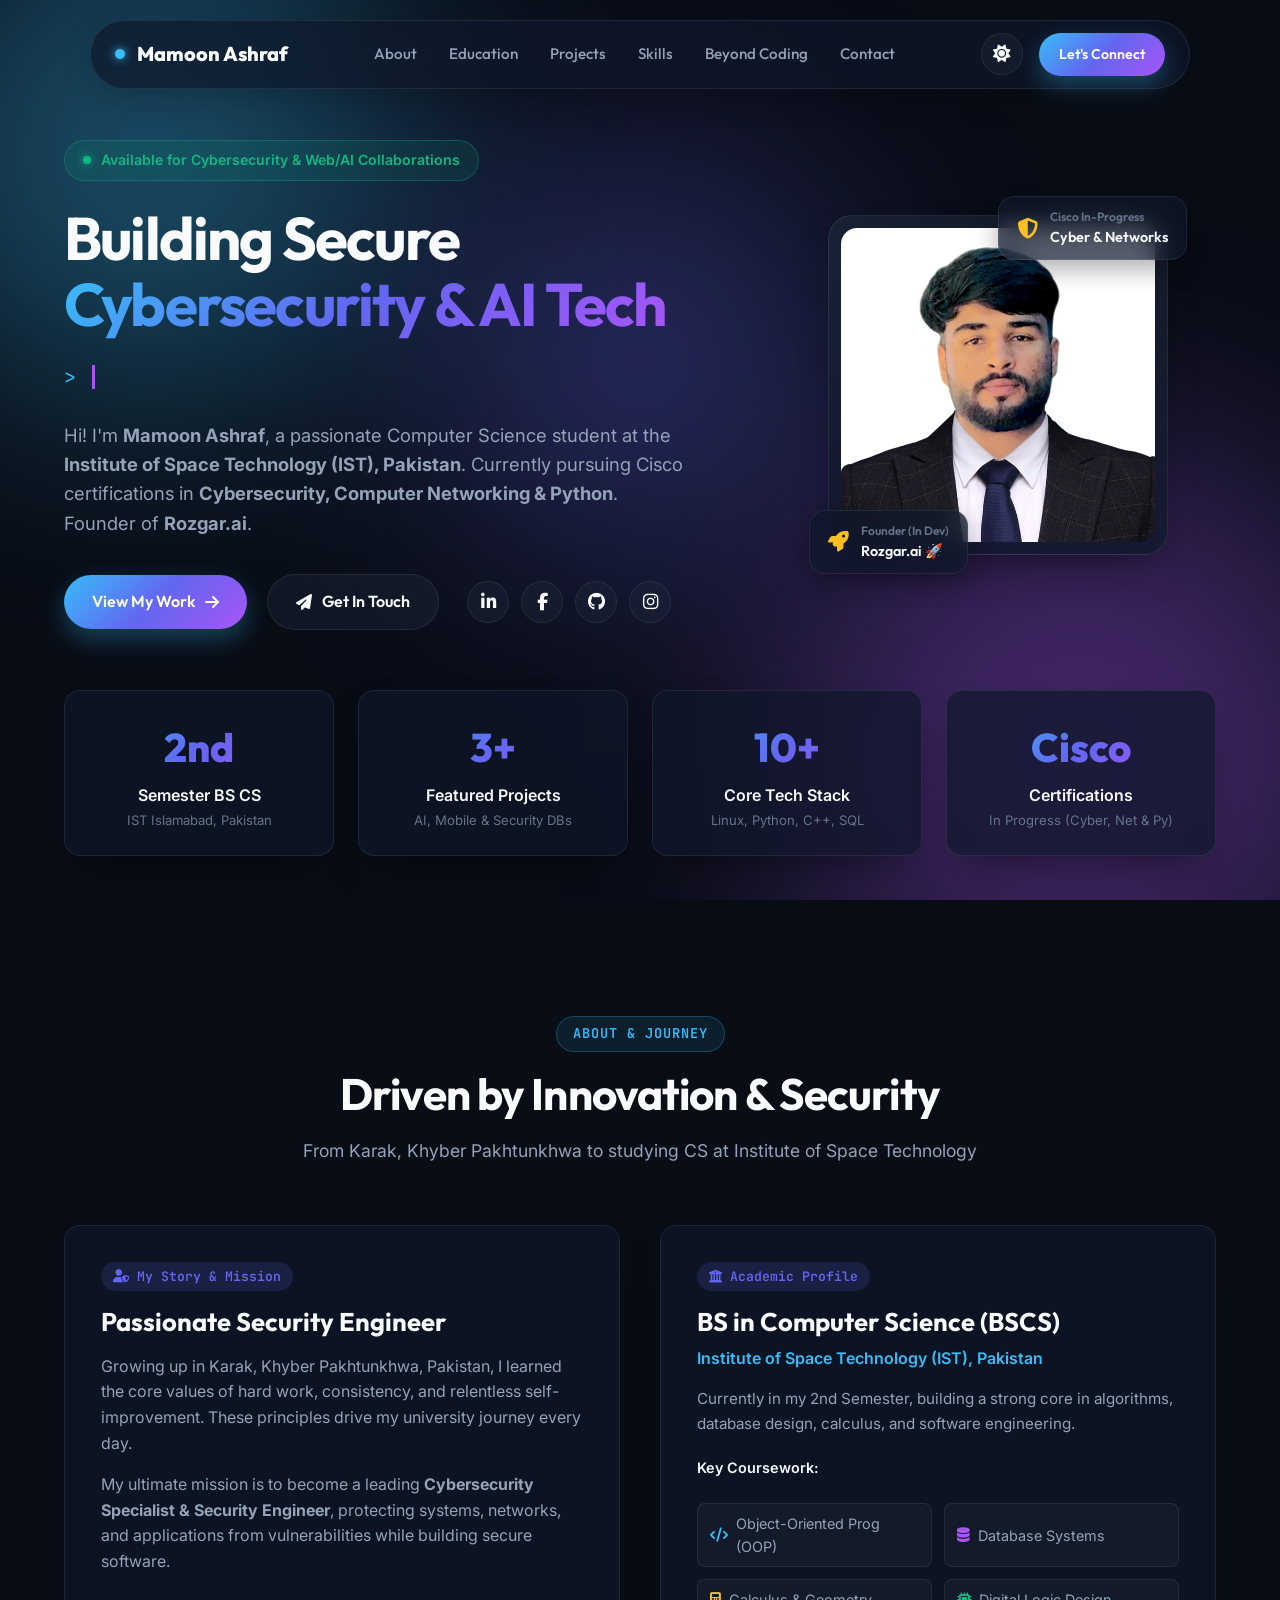
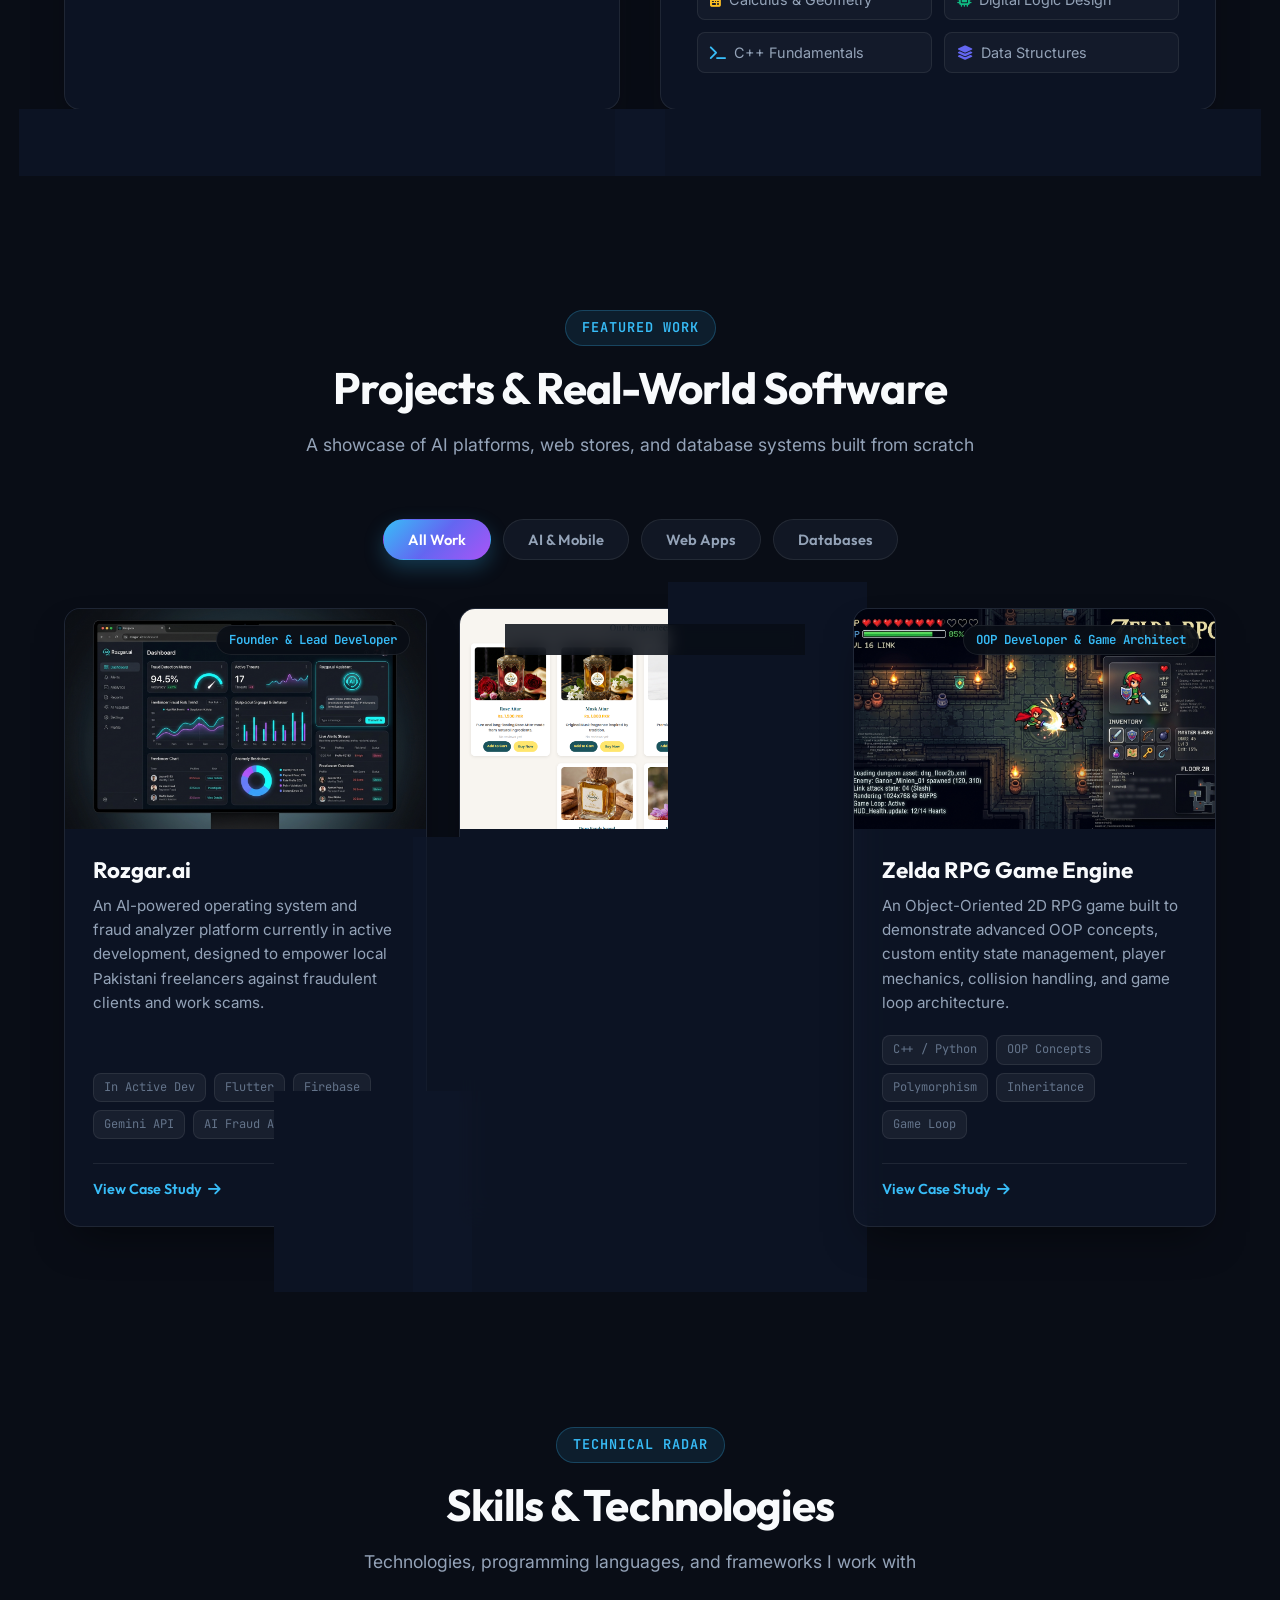
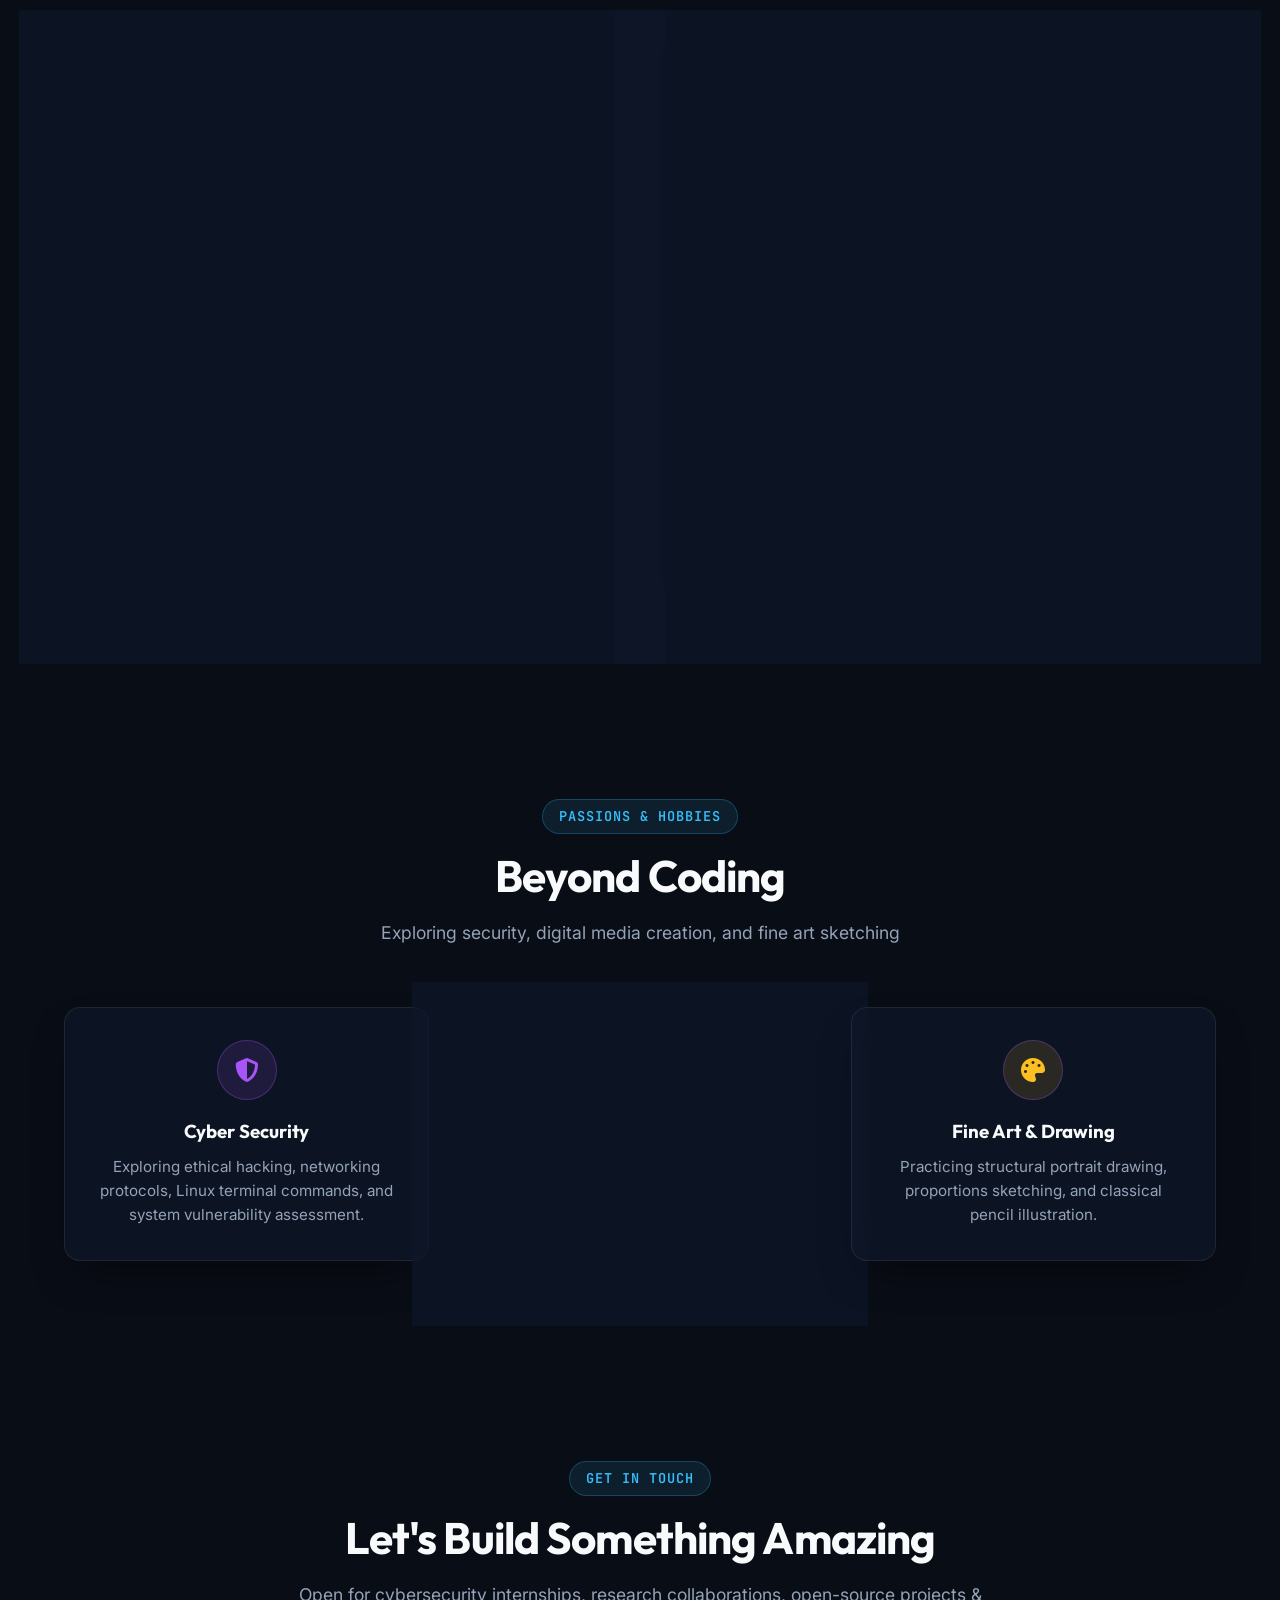
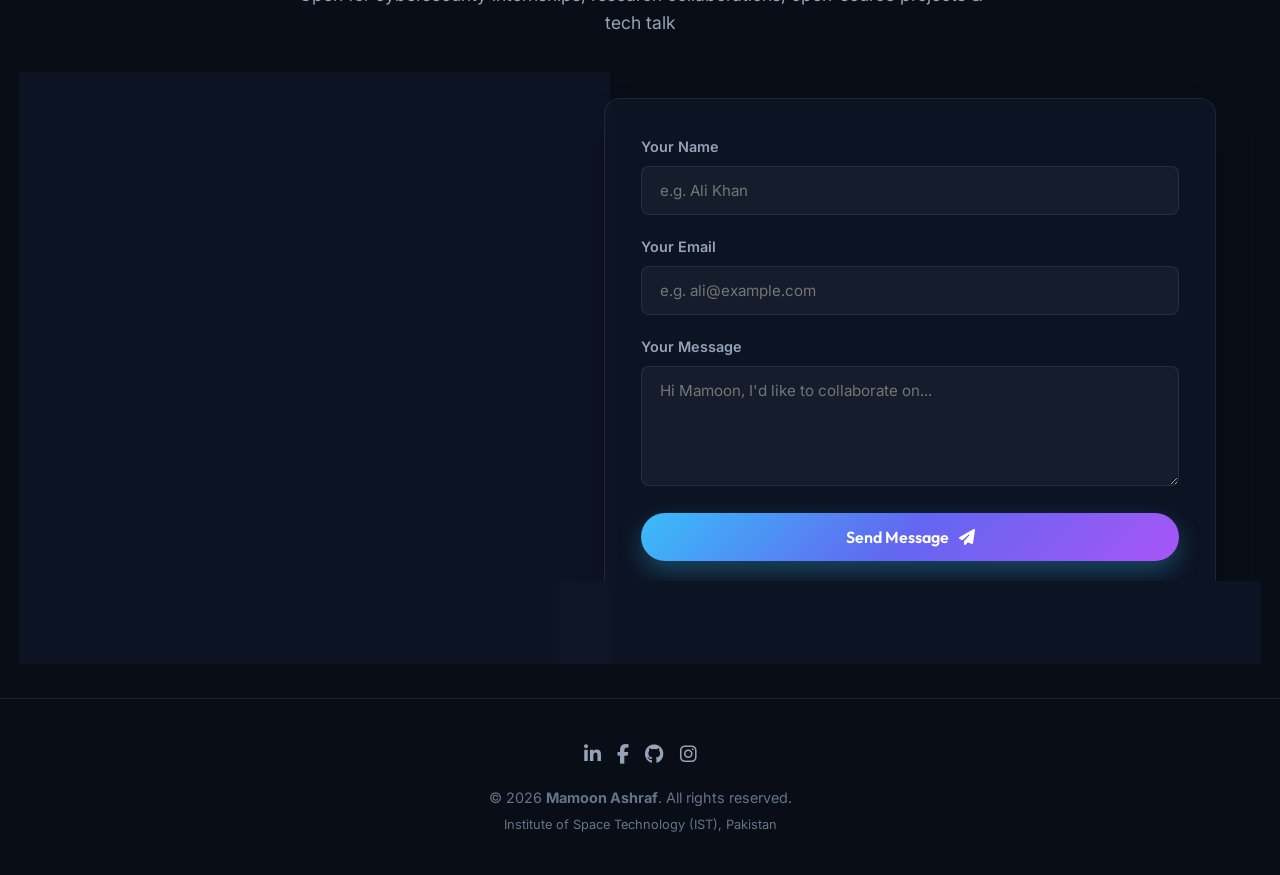
==== commit 9dcbdd71: "Enhance mobile responsive layout & add mobile navigation menu drawer" ====
--- a/index.html
+++ b/index.html
@@ -43,9 +43,29 @@
       <button class="theme-toggle-btn" id="theme-toggle-btn" title="Toggle Theme">
         <i class="fas fa-sun" id="theme-icon"></i>
       </button>
-      <a href="#contact" class="btn btn-primary" style="padding:10px 20px; font-size:0.88rem;">Let's Connect</a>
+      <a href="#contact" class="btn btn-primary nav-cta-desktop" style="padding:10px 20px; font-size:0.88rem;">Let's Connect</a>
+      <button class="mobile-toggle" id="mobile-toggle-btn" aria-label="Toggle Navigation Menu">
+        <i class="fas fa-bars" id="mobile-toggle-icon"></i>
+      </button>
     </div>
   </nav>
+
+  <!-- Mobile Navigation Drawer -->
+  <div class="mobile-drawer" id="mobile-drawer">
+    <button class="drawer-close-btn" id="drawer-close-btn">&times;</button>
+    <ul class="mobile-nav-menu">
+      <li><a href="#hero" class="mobile-nav-link"><i class="fas fa-house"></i> Home</a></li>
+      <li><a href="#about" class="mobile-nav-link"><i class="fas fa-user-shield"></i> About</a></li>
+      <li><a href="#education" class="mobile-nav-link"><i class="fas fa-graduation-cap"></i> Education</a></li>
+      <li><a href="#projects" class="mobile-nav-link"><i class="fas fa-layer-group"></i> Projects</a></li>
+      <li><a href="#skills" class="mobile-nav-link"><i class="fas fa-laptop-code"></i> Skills</a></li>
+      <li><a href="#creative" class="mobile-nav-link"><i class="fas fa-palette"></i> Beyond Coding</a></li>
+      <li><a href="#contact" class="mobile-nav-link"><i class="fas fa-paper-plane"></i> Contact</a></li>
+    </ul>
+    <div style="margin-top:24px; text-align:center;">
+      <a href="#contact" class="btn btn-primary mobile-nav-link" style="width:100%; justify-content:center;">Let's Connect</a>
+    </div>
+  </div>
 
   <!-- Hero Section -->
   <section id="hero" class="section hero-section">
--- a/css/components.css
+++ b/css/components.css
@@ -802,6 +802,97 @@
   font-size: 0.9rem;
 }
 
+/* --- Mobile Navigation Drawer --- */
+.mobile-toggle {
+  display: none;
+  background: var(--bg-glass);
+  border: 1px solid var(--bg-glass-border);
+  color: var(--text-primary);
+  width: 42px;
+  height: 42px;
+  border-radius: 50%;
+  align-items: center;
+  justify-content: center;
+  font-size: 1.1rem;
+  cursor: pointer;
+  transition: all var(--transition-fast);
+}
+
+.mobile-toggle:hover {
+  background: rgba(56, 189, 248, 0.15);
+  border-color: var(--accent-cyan);
+  color: var(--accent-cyan);
+}
+
+.mobile-drawer {
+  position: fixed;
+  top: 0;
+  right: -100%;
+  width: 280px;
+  height: 100vh;
+  background: var(--bg-surface);
+  backdrop-filter: blur(24px);
+  -webkit-backdrop-filter: blur(24px);
+  border-left: 1px solid var(--bg-glass-border);
+  box-shadow: -10px 0 30px rgba(0, 0, 0, 0.5);
+  z-index: 2000;
+  padding: 80px 24px 32px 24px;
+  display: flex;
+  flex-direction: column;
+  transition: right 0.4s cubic-bezier(0.4, 0, 0.2, 1);
+}
+
+.mobile-drawer.open {
+  right: 0;
+}
+
+.drawer-close-btn {
+  position: absolute;
+  top: 20px;
+  right: 20px;
+  background: var(--bg-glass);
+  border: 1px solid var(--bg-glass-border);
+  color: var(--text-primary);
+  width: 38px;
+  height: 38px;
+  border-radius: 50%;
+  display: flex;
+  align-items: center;
+  justify-content: center;
+  font-size: 1.3rem;
+  cursor: pointer;
+}
+
+.mobile-nav-menu {
+  list-style: none;
+  display: flex;
+  flex-direction: column;
+  gap: 16px;
+}
+
+.mobile-nav-link {
+  font-family: var(--font-main);
+  font-size: 1.1rem;
+  font-weight: 600;
+  color: var(--text-secondary);
+  display: flex;
+  align-items: center;
+  gap: 12px;
+  padding: 10px 14px;
+  border-radius: var(--radius-sm);
+  transition: all var(--transition-fast);
+}
+
+.mobile-nav-link:hover, .mobile-nav-link.active {
+  color: var(--text-primary);
+  background: rgba(56, 189, 248, 0.1);
+}
+
+.mobile-nav-link i {
+  color: var(--accent-cyan);
+  width: 20px;
+}
+
 /* Responsive Media Queries */
 @media (max-width: 992px) {
   .hero-grid {
@@ -836,20 +927,91 @@
 }
 
 @media (max-width: 768px) {
-  .nav-menu {
-    display: none;
+  .nav-menu, .nav-cta-desktop {
+    display: none !important;
   }
   
   .mobile-toggle {
-    display: block;
+    display: flex !important;
+  }
+
+  .navbar {
+    top: 12px;
+    width: calc(100% - 24px);
+    padding: 10px 18px;
+  }
+
+  .hero-section {
+    padding-top: 110px;
   }
   
   .hero-title {
-    font-size: 2.75rem;
+    font-size: 2.5rem;
   }
   
   .section-title {
+    font-size: 2rem;
+  }
+
+  .avatar-glass-frame {
+    width: 280px;
+    height: 280px;
+  }
+
+  .badge-top-right {
+    top: -12px;
+    right: -10px;
+    font-size: 0.8rem;
+    padding: 6px 12px;
+  }
+
+  .badge-bottom-left {
+    bottom: -12px;
+    left: -10px;
+    font-size: 0.8rem;
+    padding: 6px 12px;
+  }
+
+  .projects-grid {
+    grid-template-columns: 1fr;
+  }
+
+  .modal-content {
+    padding: 24px 16px;
+    max-width: 96vw;
+  }
+}
+
+@media (max-width: 480px) {
+  .hero-title {
     font-size: 2.1rem;
+  }
+
+  .hero-typing-container {
+    font-size: 1rem;
+  }
+
+  .avatar-glass-frame {
+    width: 240px;
+    height: 240px;
+  }
+
+  .stats-grid {
+    grid-template-columns: 1fr;
+  }
+
+  .btn {
+    width: 100%;
+    justify-content: center;
+  }
+
+  .badge-top-right, .badge-bottom-left {
+    padding: 6px 10px;
+    font-size: 0.75rem;
+  }
+
+  .course-grid {
+    grid-template-columns: 1fr;
   }
 }
 
@@ -878,3 +1040,4 @@
   color: #e4405f !important;
 }
 
+
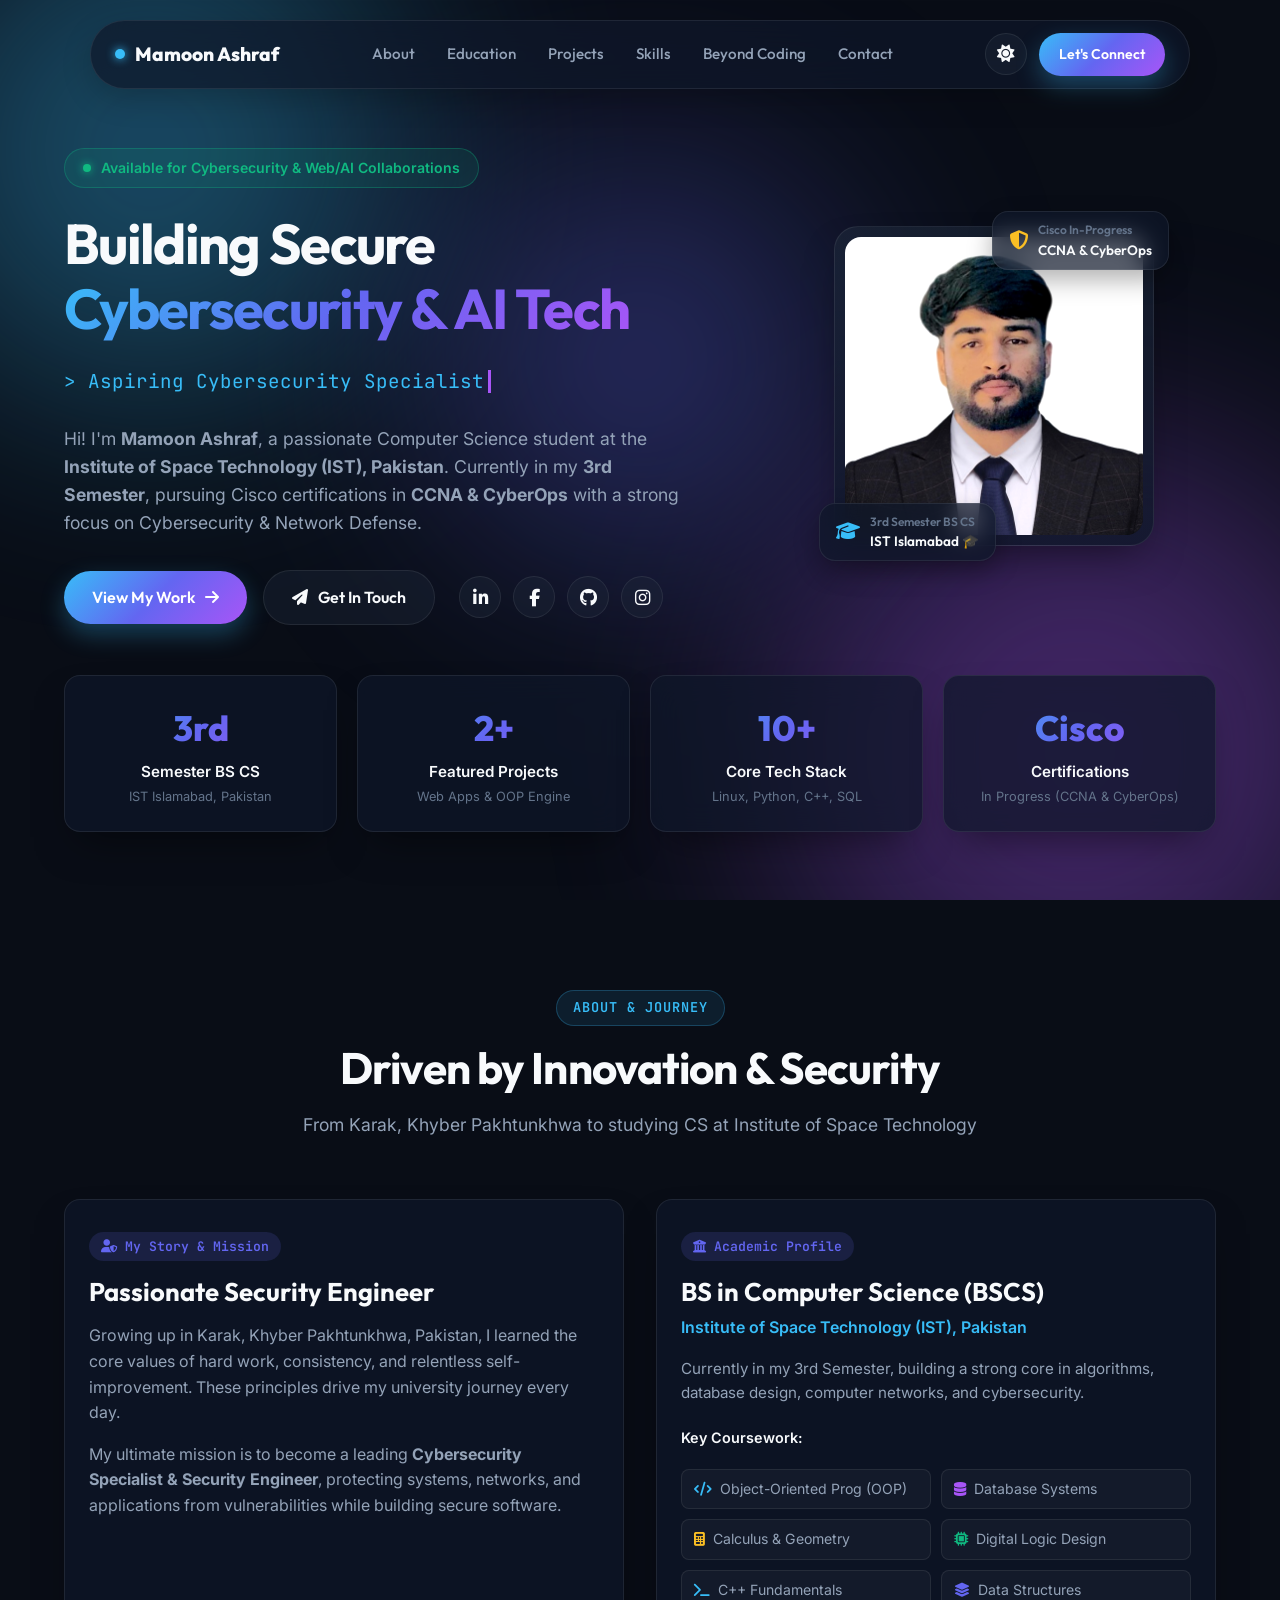
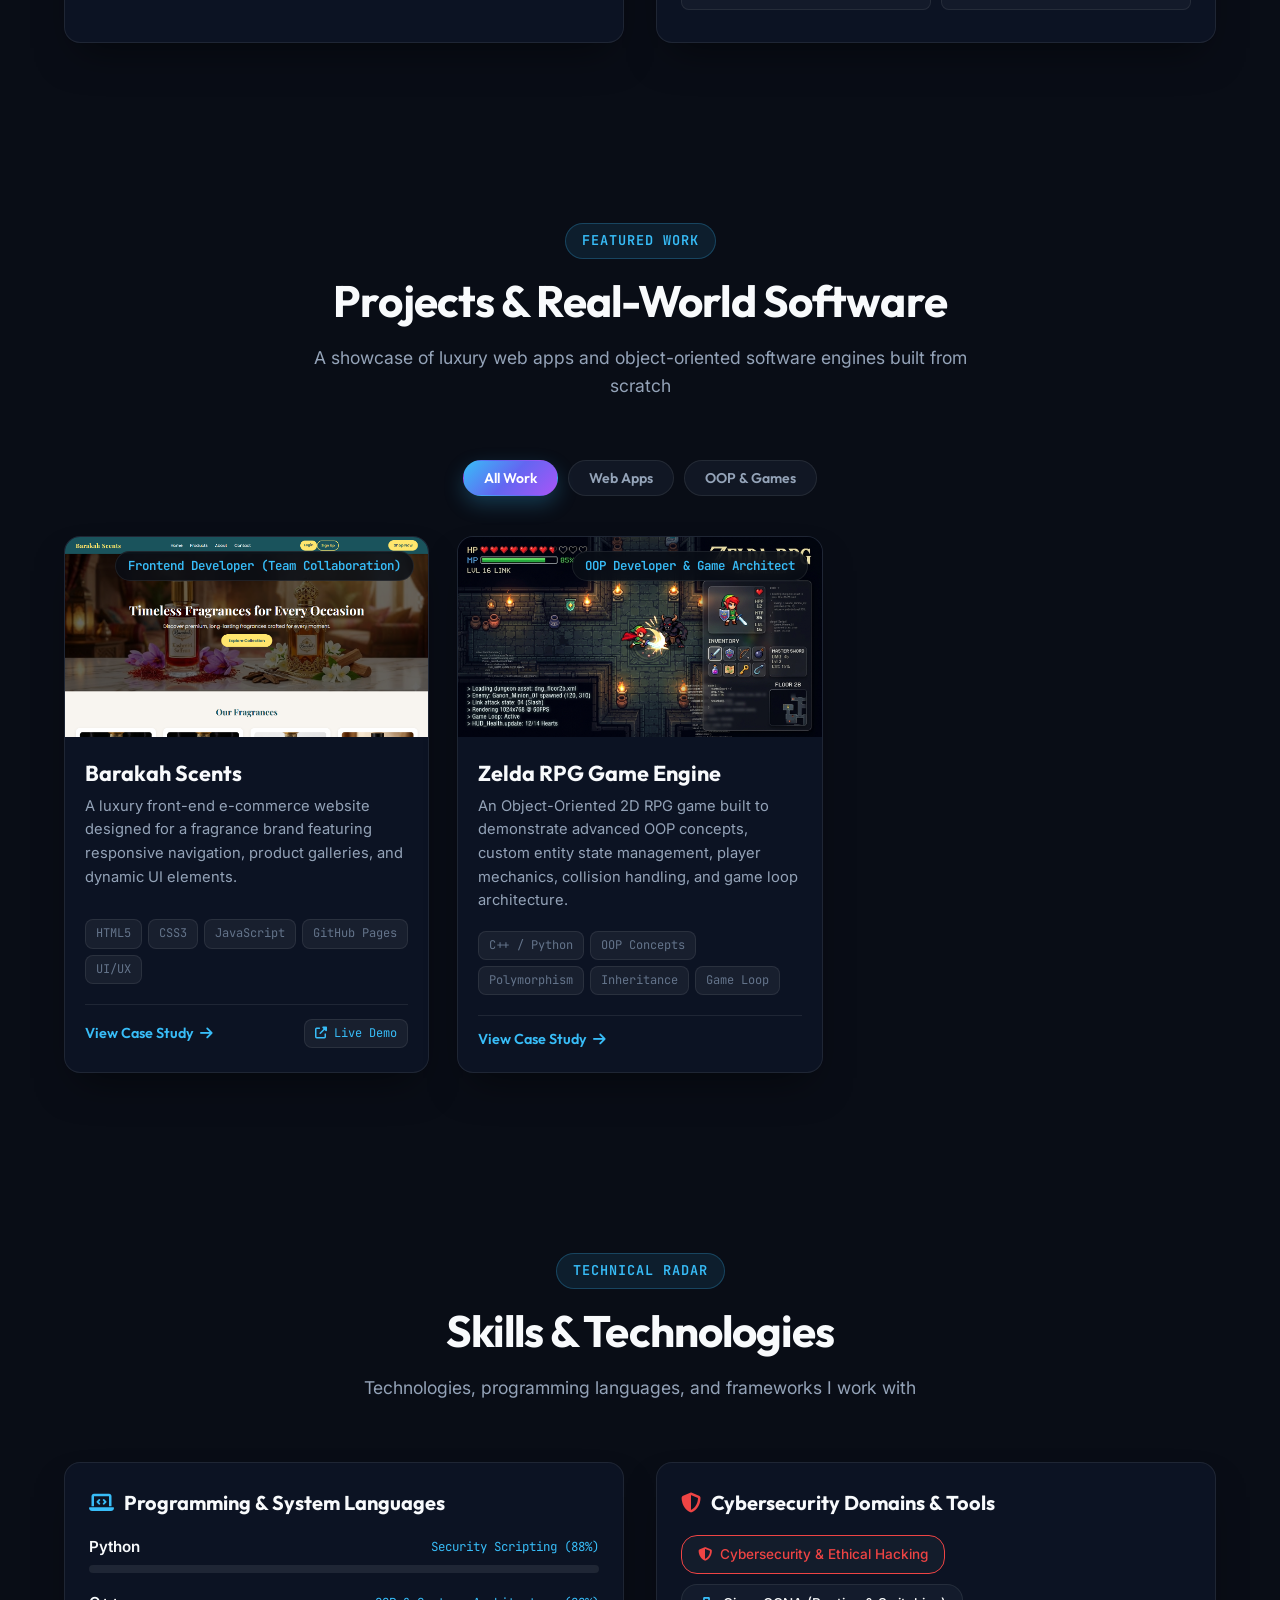
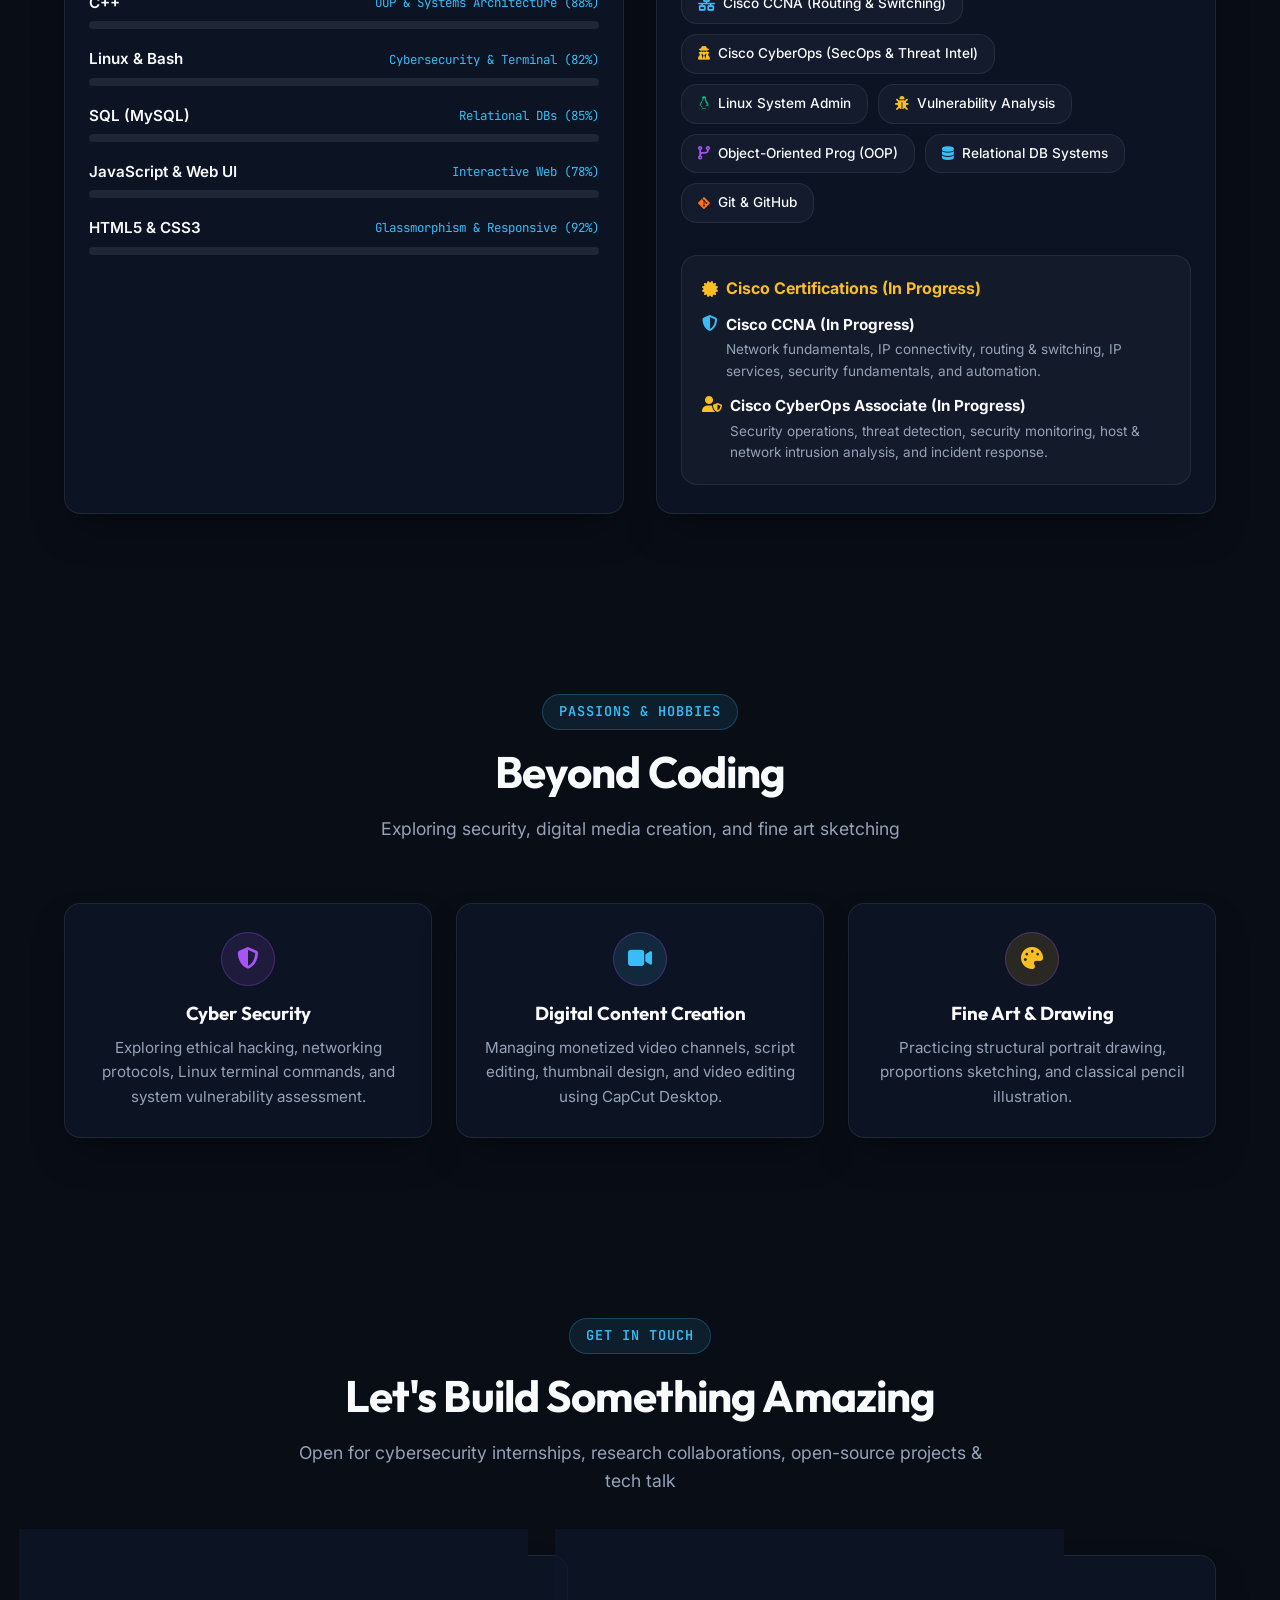
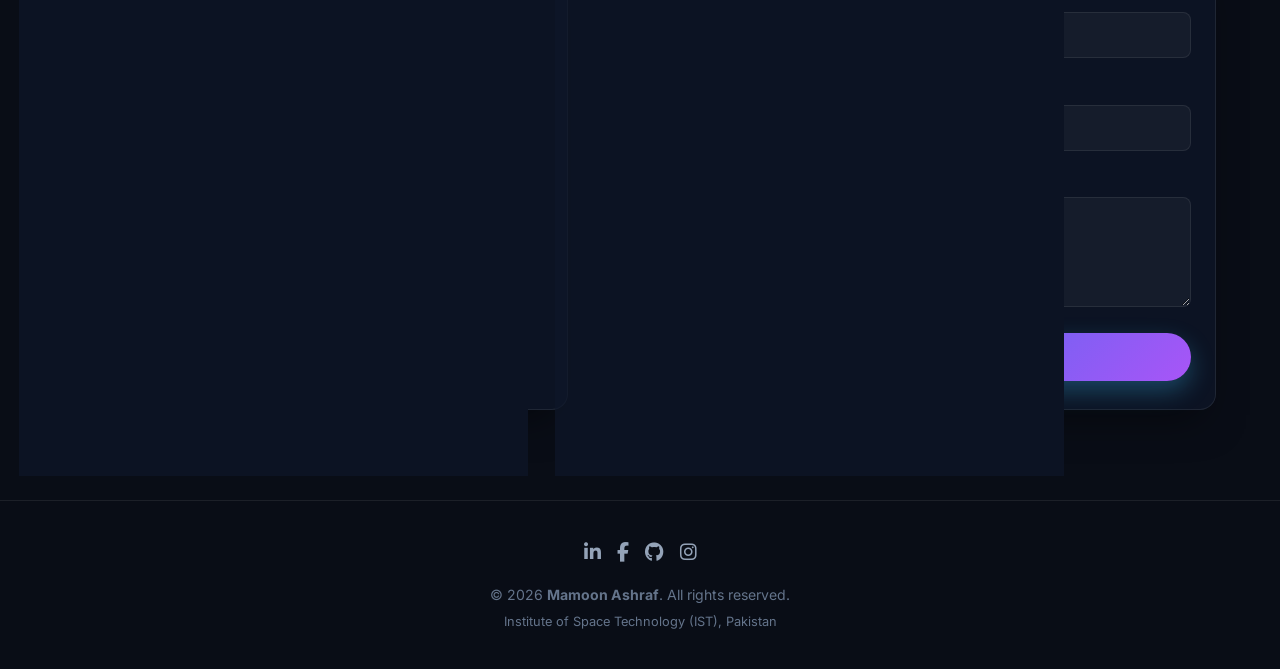
==== commit c856f90f: "Upgrade portfolio: update to 3rd semester, add Cisco CCNA and CyberOps courses, remove Rozgar.ai" ====
--- a/index.html
+++ b/index.html
@@ -89,7 +89,7 @@
           </div>
 
           <p class="hero-bio">
-            Hi! I'm <strong>Mamoon Ashraf</strong>, a passionate Computer Science student at the <strong>Institute of Space Technology (IST), Pakistan</strong>. Currently pursuing Cisco certifications in <strong>Cybersecurity, Computer Networking & Python</strong>. Founder of <strong>Rozgar.ai</strong>.
+            Hi! I'm <strong>Mamoon Ashraf</strong>, a passionate Computer Science student at the <strong>Institute of Space Technology (IST), Pakistan</strong>. Currently in my <strong>3rd Semester</strong>, pursuing Cisco certifications in <strong>CCNA & CyberOps</strong> with a strong focus on Cybersecurity & Network Defense.
           </p>
 
           <div class="hero-cta">
@@ -121,15 +121,15 @@
               <i class="fas fa-shield-halved badge-icon" id="badge-icon-el"></i>
               <div>
                 <div style="font-size:0.75rem; color:var(--text-muted)" id="badge-sub-el">Cisco In-Progress</div>
-                <div id="badge-title-el">Cyber & Networks</div>
+                <div id="badge-title-el">CCNA & CyberOps</div>
               </div>
             </div>
 
             <div class="floating-badge badge-bottom-left">
-              <i class="fas fa-rocket badge-icon"></i>
+              <i class="fas fa-graduation-cap badge-icon" style="color:var(--accent-cyan);"></i>
               <div>
-                <div style="font-size:0.75rem; color:var(--text-muted)">Founder (In Dev)</div>
-                <div>Rozgar.ai 🚀</div>
+                <div style="font-size:0.75rem; color:var(--text-muted)">3rd Semester BS CS</div>
+                <div>IST Islamabad 🎓</div>
               </div>
             </div>
           </div>
@@ -139,14 +139,14 @@
       <!-- Quick Metrics Stats -->
       <div class="stats-grid">
         <div class="glass-card stat-card">
-          <div class="stat-value">2nd</div>
+          <div class="stat-value">3rd</div>
           <div class="stat-label">Semester BS CS</div>
           <div class="stat-subtext">IST Islamabad, Pakistan</div>
         </div>
         <div class="glass-card stat-card">
-          <div class="stat-value">3+</div>
+          <div class="stat-value">2+</div>
           <div class="stat-label">Featured Projects</div>
-          <div class="stat-subtext">AI, Mobile & Security DBs</div>
+          <div class="stat-subtext">Web Apps & OOP Engine</div>
         </div>
         <div class="glass-card stat-card">
           <div class="stat-value">10+</div>
@@ -156,7 +156,7 @@
         <div class="glass-card stat-card">
           <div class="stat-value">Cisco</div>
           <div class="stat-label">Certifications</div>
-          <div class="stat-subtext">In Progress (Cyber, Net & Py)</div>
+          <div class="stat-subtext">In Progress (CCNA & CyberOps)</div>
         </div>
       </div>
     </div>
@@ -188,7 +188,7 @@
           <h3 style="font-size:1.6rem; margin-bottom:8px;">BS in Computer Science (BSCS)</h3>
           <p style="color:var(--accent-cyan); font-weight:600; margin-bottom:16px;">Institute of Space Technology (IST), Pakistan</p>
           <p style="color:var(--text-secondary); font-size:0.95rem;">
-            Currently in my 2nd Semester, building a strong core in algorithms, database design, calculus, and software engineering.
+            Currently in my 3rd Semester, building a strong core in algorithms, database design, computer networks, and cybersecurity.
           </p>
           
           <div style="margin-top:20px; font-weight:600; font-size:0.9rem;">Key Coursework:</div>
@@ -211,15 +211,14 @@
       <div class="section-header">
         <span class="section-tag">Featured Work</span>
         <h2 class="section-title">Projects & Real-World Software</h2>
-        <p class="section-subtitle">A showcase of AI platforms, web stores, and database systems built from scratch</p>
+        <p class="section-subtitle">A showcase of luxury web apps and object-oriented software engines built from scratch</p>
       </div>
 
       <!-- Filter Buttons -->
       <div class="project-filters">
         <button class="filter-btn active" data-filter="all">All Work</button>
-        <button class="filter-btn" data-filter="ai-mobile">AI & Mobile</button>
         <button class="filter-btn" data-filter="web">Web Apps</button>
-        <button class="filter-btn" data-filter="database">Databases</button>
+        <button class="filter-btn" data-filter="database">OOP & Games</button>
       </div>
 
       <!-- Dynamic Projects Grid -->
@@ -316,22 +315,35 @@
 
           <div class="domains-grid">
             <div class="domain-pill" style="border-color:#ef4444; color:#ef4444;"><i class="fas fa-shield-alt"></i> Cybersecurity & Ethical Hacking</div>
-            <div class="domain-pill"><i class="fas fa-network-wired" style="color:var(--accent-cyan)"></i> Network Security Architecture</div>
+            <div class="domain-pill"><i class="fas fa-network-wired" style="color:var(--accent-cyan)"></i> Cisco CCNA (Routing & Switching)</div>
+            <div class="domain-pill"><i class="fas fa-user-secret" style="color:var(--accent-gold)"></i> Cisco CyberOps (SecOps & Threat Intel)</div>
             <div class="domain-pill"><i class="fab fa-linux" style="color:var(--accent-emerald)"></i> Linux System Admin</div>
             <div class="domain-pill"><i class="fas fa-bug" style="color:var(--accent-gold)"></i> Vulnerability Analysis</div>
-            <div class="domain-pill"><i class="fas fa-robot" style="color:var(--accent-cyan)"></i> Artificial Intelligence</div>
-            <div class="domain-pill"><i class="fas fa-mobile-alt" style="color:var(--accent-purple)"></i> Flutter Cross-Platform</div>
-            <div class="domain-pill"><i class="fas fa-fire" style="color:var(--accent-gold)"></i> Firebase Backend</div>
+            <div class="domain-pill"><i class="fas fa-code-branch" style="color:var(--accent-purple)"></i> Object-Oriented Prog (OOP)</div>
+            <div class="domain-pill"><i class="fas fa-database" style="color:var(--accent-cyan)"></i> Relational DB Systems</div>
             <div class="domain-pill"><i class="fab fa-git-alt" style="color:#f97316"></i> Git & GitHub</div>
           </div>
 
           <div style="margin-top:32px; padding:20px; background:rgba(255,255,255,0.03); border-radius:var(--radius-md); border:1px solid var(--bg-glass-border);">
-            <div style="font-weight:700; color:var(--accent-gold); margin-bottom:6px;">
+            <div style="font-weight:700; color:var(--accent-gold); margin-bottom:10px; display:flex; align-items:center; gap:8px;">
               <i class="fas fa-certificate"></i> Cisco Certifications (In Progress)
             </div>
-            <p style="font-size:0.9rem; color:var(--text-secondary);">
-              Currently in active pursuit of professional Cisco certifications in <strong>Cybersecurity, Computer Networking Fundamentals, and Python Programming</strong>.
-            </p>
+            <div style="display:flex; flex-direction:column; gap:10px;">
+              <div style="display:flex; align-items:flex-start; gap:8px;">
+                <i class="fas fa-shield-halved" style="color:var(--accent-cyan); margin-top:3px;"></i>
+                <div>
+                  <strong style="color:var(--text-primary); font-size:0.95rem;">Cisco CCNA (In Progress)</strong>
+                  <p style="font-size:0.85rem; color:var(--text-secondary); margin-top:2px;">Network fundamentals, IP connectivity, routing & switching, IP services, security fundamentals, and automation.</p>
+                </div>
+              </div>
+              <div style="display:flex; align-items:flex-start; gap:8px;">
+                <i class="fas fa-user-shield" style="color:var(--accent-gold); margin-top:3px;"></i>
+                <div>
+                  <strong style="color:var(--text-primary); font-size:0.95rem;">Cisco CyberOps Associate (In Progress)</strong>
+                  <p style="font-size:0.85rem; color:var(--text-secondary); margin-top:2px;">Security operations, threat detection, security monitoring, host & network intrusion analysis, and incident response.</p>
+                </div>
+              </div>
+            </div>
           </div>
         </div>
       </div>
--- a/css/main.css
+++ b/css/main.css
@@ -66,16 +66,20 @@
   --shadow-glow: 0 0 25px rgba(2, 132, 199, 0.15);
 }
 
-/* Reset & Global Elements */
+/* Reset & Strict Mobile Overflow Guard */
 *, *::before, *::after {
   box-sizing: border-box;
   margin: 0;
   padding: 0;
-}
-
-html {
+  max-width: 100%;
+}
+
+html, body {
+  width: 100%;
+  max-width: 100vw;
+  overflow-x: hidden !important;
+  position: relative;
   scroll-behavior: smooth;
-  font-size: 16px;
 }
 
 body {
@@ -83,9 +87,8 @@
   background-color: var(--bg-primary);
   color: var(--text-primary);
   line-height: 1.6;
-  overflow-x: hidden;
-  position: relative;
   transition: background-color var(--transition-normal), color var(--transition-normal);
+  -webkit-font-smoothing: antialiased;
 }
 
 /* Typography Helpers */
@@ -94,6 +97,7 @@
   color: var(--text-primary);
   font-weight: 700;
   line-height: 1.2;
+  word-wrap: break-word;
 }
 
 a {
@@ -161,16 +165,34 @@
   z-index: 1;
 }
 
+@media (max-width: 768px) {
+  .container {
+    padding: 0 16px;
+  }
+}
+
 /* Section Common Styling */
 .section {
-  padding: 100px 0;
+  padding: 90px 0;
   position: relative;
+}
+
+@media (max-width: 768px) {
+  .section {
+    padding: 54px 0;
+  }
 }
 
 .section-header {
   text-align: center;
   max-width: 700px;
   margin: 0 auto 60px auto;
+}
+
+@media (max-width: 768px) {
+  .section-header {
+    margin-bottom: 36px;
+  }
 }
 
 .section-tag {
@@ -216,6 +238,7 @@
   border-radius: var(--radius-md);
   box-shadow: var(--shadow-glass);
   transition: transform var(--transition-normal), border-color var(--transition-normal), box-shadow var(--transition-normal);
+  box-sizing: border-box;
 }
 
 .glass-card:hover {
--- a/css/components.css
+++ b/css/components.css
@@ -25,11 +25,12 @@
 .nav-brand {
   display: flex;
   align-items: center;
-  gap: 12px;
+  gap: 10px;
   font-family: var(--font-main);
   font-weight: 800;
-  font-size: 1.25rem;
-  color: var(--text-primary);
+  font-size: 1.2rem;
+  color: var(--text-primary);
+  white-space: nowrap;
 }
 
 .brand-dot {
@@ -38,6 +39,7 @@
   background: var(--accent-cyan);
   border-radius: 50%;
   box-shadow: 0 0 10px var(--accent-cyan);
+  flex-shrink: 0;
 }
 
 .nav-menu {
@@ -80,7 +82,7 @@
 .nav-actions {
   display: flex;
   align-items: center;
-  gap: 16px;
+  gap: 12px;
 }
 
 /* Theme Toggle Button */
@@ -97,6 +99,7 @@
   cursor: pointer;
   font-size: 1.1rem;
   transition: all var(--transition-fast);
+  flex-shrink: 0;
 }
 
 .theme-toggle-btn:hover {
@@ -105,14 +108,91 @@
   transform: rotate(15deg);
 }
 
-/* Mobile Nav Toggle */
+/* Mobile Nav Drawer & Toggle */
 .mobile-toggle {
   display: none;
-  background: none;
-  border: none;
-  color: var(--text-primary);
-  font-size: 1.5rem;
+  background: var(--bg-glass);
+  border: 1px solid var(--bg-glass-border);
+  color: var(--text-primary);
+  width: 40px;
+  height: 40px;
+  border-radius: 50%;
+  align-items: center;
+  justify-content: center;
+  font-size: 1.1rem;
   cursor: pointer;
+  transition: all var(--transition-fast);
+  flex-shrink: 0;
+}
+
+.mobile-drawer {
+  position: fixed;
+  top: 0;
+  right: -100%;
+  width: 280px;
+  max-width: 85vw;
+  height: 100vh;
+  background: var(--bg-surface);
+  backdrop-filter: blur(24px);
+  -webkit-backdrop-filter: blur(24px);
+  border-left: 1px solid var(--bg-glass-border);
+  box-shadow: -10px 0 30px rgba(0, 0, 0, 0.5);
+  z-index: 2000;
+  padding: 80px 24px 32px 24px;
+  display: flex;
+  flex-direction: column;
+  transition: right 0.4s cubic-bezier(0.4, 0, 0.2, 1);
+}
+
+.mobile-drawer.open {
+  right: 0;
+}
+
+.drawer-close-btn {
+  position: absolute;
+  top: 20px;
+  right: 20px;
+  background: var(--bg-glass);
+  border: 1px solid var(--bg-glass-border);
+  color: var(--text-primary);
+  width: 38px;
+  height: 38px;
+  border-radius: 50%;
+  display: flex;
+  align-items: center;
+  justify-content: center;
+  font-size: 1.3rem;
+  cursor: pointer;
+}
+
+.mobile-nav-menu {
+  list-style: none;
+  display: flex;
+  flex-direction: column;
+  gap: 16px;
+}
+
+.mobile-nav-link {
+  font-family: var(--font-main);
+  font-size: 1.05rem;
+  font-weight: 600;
+  color: var(--text-secondary);
+  display: flex;
+  align-items: center;
+  gap: 12px;
+  padding: 10px 14px;
+  border-radius: var(--radius-sm);
+  transition: all var(--transition-fast);
+}
+
+.mobile-nav-link:hover, .mobile-nav-link.active {
+  color: var(--text-primary);
+  background: rgba(56, 189, 248, 0.1);
+}
+
+.mobile-nav-link i {
+  color: var(--accent-cyan);
+  width: 20px;
 }
 
 /* --- Hero Section --- */
@@ -127,7 +207,7 @@
 .hero-grid {
   display: grid;
   grid-template-columns: 1.2fr 0.8fr;
-  gap: 60px;
+  gap: 40px;
   align-items: center;
 }
 
@@ -143,6 +223,7 @@
   font-size: 0.88rem;
   font-weight: 600;
   margin-bottom: 24px;
+  max-width: 100%;
 }
 
 .status-dot {
@@ -152,23 +233,25 @@
   border-radius: 50%;
   box-shadow: 0 0 8px var(--accent-emerald);
   animation: pulse 2s infinite;
+  flex-shrink: 0;
 }
 
 .hero-title {
-  font-size: 3.75rem;
-  line-height: 1.1;
+  font-size: 3.5rem;
+  line-height: 1.15;
   margin-bottom: 20px;
   letter-spacing: -0.03em;
 }
 
 .hero-typing-container {
-  height: 40px;
+  min-height: 40px;
   display: flex;
   align-items: center;
   font-family: var(--font-code);
-  font-size: 1.25rem;
+  font-size: 1.2rem;
   color: var(--accent-cyan);
   margin-bottom: 24px;
+  flex-wrap: wrap;
 }
 
 .typing-cursor {
@@ -181,16 +264,16 @@
 }
 
 .hero-bio {
-  font-size: 1.15rem;
+  font-size: 1.1rem;
   color: var(--text-secondary);
-  margin-bottom: 36px;
+  margin-bottom: 32px;
   max-width: 620px;
 }
 
 .hero-cta {
   display: flex;
   align-items: center;
-  gap: 20px;
+  gap: 16px;
   flex-wrap: wrap;
 }
 
@@ -208,6 +291,7 @@
   transition: all var(--transition-normal);
   border: none;
   text-decoration: none;
+  box-sizing: border-box;
 }
 
 .btn-primary {
@@ -240,14 +324,16 @@
   position: relative;
   display: flex;
   justify-content: center;
+  width: 100%;
 }
 
 .avatar-glass-frame {
   position: relative;
-  width: 340px;
-  height: 340px;
+  width: 320px;
+  height: 320px;
+  max-width: 100%;
   border-radius: var(--radius-lg);
-  padding: 12px;
+  padding: 10px;
   background: var(--gradient-card);
   border: 1px solid var(--bg-glass-border);
   box-shadow: var(--shadow-glass);
@@ -266,53 +352,67 @@
 
 .floating-badge {
   position: absolute;
-  padding: 10px 18px;
+  padding: 8px 16px;
   background: var(--bg-surface);
   backdrop-filter: blur(12px);
+  -webkit-backdrop-filter: blur(12px);
   border: 1px solid var(--bg-glass-border);
   border-radius: var(--radius-md);
   box-shadow: 0 10px 25px rgba(0, 0, 0, 0.3);
   display: flex;
   align-items: center;
-  gap: 12px;
+  gap: 10px;
   font-family: var(--font-main);
   font-weight: 600;
-  font-size: 0.9rem;
+  font-size: 0.85rem;
   z-index: 2;
   animation: float 4s ease-in-out infinite;
+  white-space: nowrap;
 }
 
 .badge-top-right {
-  top: -20px;
-  right: -20px;
+  top: -16px;
+  right: -16px;
 }
 
 .badge-bottom-left {
-  bottom: -20px;
-  left: -20px;
+  bottom: -16px;
+  left: -16px;
   animation-delay: -2s;
 }
 
 .badge-icon {
-  font-size: 1.3rem;
+  font-size: 1.2rem;
   color: var(--accent-gold);
+  flex-shrink: 0;
+}
+
+.interactive-badge {
+  cursor: pointer;
+  user-select: none;
+  transition: transform 0.2s cubic-bezier(0.4, 0, 0.2, 1), border-color 0.2s ease, box-shadow 0.2s ease;
+}
+
+.interactive-badge:hover {
+  border-color: var(--accent-cyan);
+  box-shadow: 0 0 20px var(--glow-cyan);
 }
 
 /* --- Stats Banner --- */
 .stats-grid {
   display: grid;
   grid-template-columns: repeat(4, 1fr);
-  gap: 24px;
-  margin-top: 60px;
+  gap: 20px;
+  margin-top: 50px;
 }
 
 .stat-card {
-  padding: 24px;
+  padding: 24px 16px;
   text-align: center;
 }
 
 .stat-value {
-  font-size: 2.5rem;
+  font-size: 2.2rem;
   font-weight: 800;
   font-family: var(--font-main);
   background: var(--gradient-cosmic);
@@ -323,12 +423,12 @@
 
 .stat-label {
   font-weight: 600;
-  font-size: 1rem;
+  font-size: 0.95rem;
   margin-bottom: 2px;
 }
 
 .stat-subtext {
-  font-size: 0.82rem;
+  font-size: 0.8rem;
   color: var(--text-muted);
 }
 
@@ -336,11 +436,11 @@
 .about-grid {
   display: grid;
   grid-template-columns: 1fr 1fr;
-  gap: 40px;
+  gap: 32px;
 }
 
 .edu-card {
-  padding: 36px;
+  padding: 32px 24px;
   height: 100%;
 }
 
@@ -359,15 +459,15 @@
 .course-grid {
   display: grid;
   grid-template-columns: repeat(2, 1fr);
-  gap: 12px;
-  margin-top: 24px;
+  gap: 10px;
+  margin-top: 20px;
 }
 
 .course-item {
   display: flex;
   align-items: center;
   gap: 8px;
-  font-size: 0.9rem;
+  font-size: 0.88rem;
   color: var(--text-secondary);
   padding: 8px 12px;
   background: rgba(255, 255, 255, 0.03);
@@ -379,20 +479,20 @@
 .project-filters {
   display: flex;
   justify-content: center;
-  gap: 12px;
-  margin-bottom: 48px;
+  gap: 10px;
+  margin-bottom: 40px;
   flex-wrap: wrap;
 }
 
 .filter-btn {
-  padding: 10px 24px;
+  padding: 8px 20px;
   background: var(--bg-glass);
   border: 1px solid var(--bg-glass-border);
   border-radius: var(--radius-full);
   color: var(--text-secondary);
   font-family: var(--font-main);
   font-weight: 600;
-  font-size: 0.92rem;
+  font-size: 0.88rem;
   cursor: pointer;
   transition: all var(--transition-normal);
 }
@@ -406,8 +506,8 @@
 
 .projects-grid {
   display: grid;
-  grid-template-columns: repeat(auto-fill, minmax(350px, 1fr));
-  gap: 32px;
+  grid-template-columns: repeat(auto-fill, minmax(320px, 1fr));
+  gap: 28px;
 }
 
 .project-card {
@@ -418,7 +518,7 @@
 
 .project-img-wrapper {
   position: relative;
-  height: 220px;
+  height: 200px;
   overflow: hidden;
 }
 
@@ -426,17 +526,18 @@
   width: 100%;
   height: 100%;
   object-fit: cover;
+  object-position: top center;
   transition: transform var(--transition-slow);
 }
 
 .project-card:hover .project-img {
-  transform: scale(1.08);
+  transform: scale(1.06);
 }
 
 .project-badge {
   position: absolute;
-  top: 16px;
-  right: 16px;
+  top: 14px;
+  right: 14px;
   padding: 4px 12px;
   background: rgba(9, 13, 22, 0.85);
   backdrop-filter: blur(8px);
@@ -449,29 +550,29 @@
 }
 
 .project-body {
-  padding: 28px;
+  padding: 24px 20px;
   flex-grow: 1;
   display: flex;
   flex-direction: column;
 }
 
 .project-title {
-  font-size: 1.4rem;
-  margin-bottom: 10px;
+  font-size: 1.35rem;
+  margin-bottom: 8px;
 }
 
 .project-desc {
   color: var(--text-secondary);
-  font-size: 0.95rem;
+  font-size: 0.92rem;
+  margin-bottom: 18px;
+  flex-grow: 1;
+}
+
+.project-tags {
+  display: flex;
+  flex-wrap: wrap;
+  gap: 6px;
   margin-bottom: 20px;
-  flex-grow: 1;
-}
-
-.project-tags {
-  display: flex;
-  flex-wrap: wrap;
-  gap: 8px;
-  margin-bottom: 24px;
 }
 
 .tag {
@@ -489,7 +590,7 @@
   align-items: center;
   justify-content: space-between;
   margin-top: auto;
-  padding-top: 16px;
+  padding-top: 14px;
   border-top: 1px solid var(--bg-glass-border);
 }
 
@@ -514,39 +615,39 @@
 .skills-container {
   display: grid;
   grid-template-columns: 1fr 1fr;
-  gap: 40px;
+  gap: 32px;
 }
 
 .skills-box {
-  padding: 32px;
+  padding: 28px 24px;
 }
 
 .box-title {
-  font-size: 1.3rem;
-  margin-bottom: 24px;
+  font-size: 1.25rem;
+  margin-bottom: 20px;
   display: flex;
   align-items: center;
   gap: 10px;
 }
 
 .skill-item {
-  margin-bottom: 20px;
+  margin-bottom: 18px;
 }
 
 .skill-info {
   display: flex;
   justify-content: space-between;
   align-items: center;
-  margin-bottom: 8px;
+  margin-bottom: 6px;
 }
 
 .skill-name {
   font-weight: 600;
-  font-size: 0.98rem;
+  font-size: 0.95rem;
 }
 
 .skill-badge {
-  font-size: 0.8rem;
+  font-size: 0.78rem;
   color: var(--accent-cyan);
   font-family: var(--font-code);
 }
@@ -571,18 +672,18 @@
 .domains-grid {
   display: flex;
   flex-wrap: wrap;
-  gap: 12px;
-  margin-top: 20px;
+  gap: 10px;
+  margin-top: 16px;
 }
 
 .domain-pill {
-  padding: 10px 20px;
+  padding: 8px 16px;
   background: var(--bg-glass);
   border: 1px solid var(--bg-glass-border);
   border-radius: var(--radius-md);
   color: var(--text-primary);
   font-weight: 500;
-  font-size: 0.9rem;
+  font-size: 0.85rem;
   display: flex;
   align-items: center;
   gap: 8px;
@@ -597,25 +698,25 @@
 .creative-grid {
   display: grid;
   grid-template-columns: repeat(3, 1fr);
-  gap: 28px;
+  gap: 24px;
 }
 
 .creative-card {
-  padding: 32px;
+  padding: 28px 20px;
   text-align: center;
 }
 
 .creative-icon {
-  width: 60px;
-  height: 60px;
-  margin: 0 auto 20px auto;
+  width: 54px;
+  height: 54px;
+  margin: 0 auto 16px auto;
   border-radius: 50%;
   background: rgba(168, 85, 247, 0.12);
   border: 1px solid rgba(168, 85, 247, 0.3);
   display: flex;
   align-items: center;
   justify-content: center;
-  font-size: 1.5rem;
+  font-size: 1.35rem;
   color: var(--accent-purple);
 }
 
@@ -623,25 +724,25 @@
 .contact-grid {
   display: grid;
   grid-template-columns: 0.9fr 1.1fr;
-  gap: 40px;
+  gap: 32px;
 }
 
 .contact-info-box {
-  padding: 36px;
+  padding: 28px 24px;
   display: flex;
   flex-direction: column;
-  gap: 28px;
+  gap: 24px;
 }
 
 .info-item {
   display: flex;
   align-items: flex-start;
-  gap: 16px;
+  gap: 14px;
 }
 
 .info-icon {
-  width: 48px;
-  height: 48px;
+  width: 44px;
+  height: 44px;
   border-radius: var(--radius-md);
   background: rgba(56, 189, 248, 0.1);
   border: 1px solid rgba(56, 189, 248, 0.2);
@@ -649,48 +750,49 @@
   display: flex;
   align-items: center;
   justify-content: center;
-  font-size: 1.25rem;
+  font-size: 1.15rem;
   flex-shrink: 0;
 }
 
 .info-title {
-  font-size: 0.85rem;
+  font-size: 0.8rem;
   color: var(--text-muted);
   text-transform: uppercase;
   letter-spacing: 1px;
 }
 
 .info-value {
-  font-size: 1.05rem;
-  font-weight: 600;
-  color: var(--text-primary);
+  font-size: 0.98rem;
+  font-weight: 600;
+  color: var(--text-primary);
+  word-break: break-all;
 }
 
 .contact-form-box {
-  padding: 36px;
+  padding: 28px 24px;
 }
 
 .form-group {
-  margin-bottom: 20px;
+  margin-bottom: 18px;
 }
 
 .form-label {
   display: block;
-  font-size: 0.9rem;
-  font-weight: 600;
-  margin-bottom: 8px;
+  font-size: 0.88rem;
+  font-weight: 600;
+  margin-bottom: 6px;
   color: var(--text-secondary);
 }
 
 .form-input, .form-textarea {
   width: 100%;
-  padding: 14px 18px;
+  padding: 12px 16px;
   background: rgba(255, 255, 255, 0.04);
   border: 1px solid var(--bg-glass-border);
   border-radius: var(--radius-sm);
   color: var(--text-primary);
   font-family: var(--font-body);
-  font-size: 0.95rem;
+  font-size: 16px; /* 16px avoids iOS zoom */
   transition: all var(--transition-fast);
 }
 
@@ -703,7 +805,7 @@
 
 .form-textarea {
   resize: vertical;
-  min-height: 120px;
+  min-height: 110px;
 }
 
 /* --- Project Detail Modal --- */
@@ -722,7 +824,7 @@
   opacity: 0;
   visibility: hidden;
   transition: all var(--transition-normal);
-  padding: 24px;
+  padding: 16px;
 }
 
 .modal-overlay.active {
@@ -732,10 +834,10 @@
 
 .modal-content {
   width: 100%;
-  max-width: 800px;
+  max-width: 760px;
   max-height: 90vh;
   overflow-y: auto;
-  padding: 36px;
+  padding: 28px 24px;
   position: relative;
   transform: scale(0.9);
   transition: transform var(--transition-normal);
@@ -747,8 +849,8 @@
 
 .modal-close {
   position: absolute;
-  top: 20px;
-  right: 20px;
+  top: 16px;
+  right: 16px;
   background: var(--bg-glass);
   border: 1px solid var(--bg-glass-border);
   color: var(--text-primary);
@@ -770,16 +872,17 @@
 /* Toast Notifications */
 .toast-container {
   position: fixed;
-  bottom: 24px;
-  right: 24px;
+  bottom: 20px;
+  right: 20px;
   z-index: 3000;
   display: flex;
   flex-direction: column;
-  gap: 12px;
+  gap: 10px;
+  max-width: calc(100vw - 40px);
 }
 
 .toast {
-  padding: 16px 24px;
+  padding: 14px 20px;
   background: var(--bg-surface);
   backdrop-filter: blur(16px);
   border: 1px solid var(--accent-emerald);
@@ -788,231 +891,19 @@
   box-shadow: 0 10px 30px rgba(0,0,0,0.4);
   display: flex;
   align-items: center;
-  gap: 12px;
+  gap: 10px;
+  font-size: 0.9rem;
   font-weight: 500;
   animation: slideInRight 0.3s ease-out;
 }
 
 /* Footer */
 .footer {
-  padding: 40px 0;
+  padding: 36px 0;
   border-top: 1px solid var(--bg-glass-border);
   text-align: center;
   color: var(--text-muted);
-  font-size: 0.9rem;
-}
-
-/* --- Mobile Navigation Drawer --- */
-.mobile-toggle {
-  display: none;
-  background: var(--bg-glass);
-  border: 1px solid var(--bg-glass-border);
-  color: var(--text-primary);
-  width: 42px;
-  height: 42px;
-  border-radius: 50%;
-  align-items: center;
-  justify-content: center;
-  font-size: 1.1rem;
-  cursor: pointer;
-  transition: all var(--transition-fast);
-}
-
-.mobile-toggle:hover {
-  background: rgba(56, 189, 248, 0.15);
-  border-color: var(--accent-cyan);
-  color: var(--accent-cyan);
-}
-
-.mobile-drawer {
-  position: fixed;
-  top: 0;
-  right: -100%;
-  width: 280px;
-  height: 100vh;
-  background: var(--bg-surface);
-  backdrop-filter: blur(24px);
-  -webkit-backdrop-filter: blur(24px);
-  border-left: 1px solid var(--bg-glass-border);
-  box-shadow: -10px 0 30px rgba(0, 0, 0, 0.5);
-  z-index: 2000;
-  padding: 80px 24px 32px 24px;
-  display: flex;
-  flex-direction: column;
-  transition: right 0.4s cubic-bezier(0.4, 0, 0.2, 1);
-}
-
-.mobile-drawer.open {
-  right: 0;
-}
-
-.drawer-close-btn {
-  position: absolute;
-  top: 20px;
-  right: 20px;
-  background: var(--bg-glass);
-  border: 1px solid var(--bg-glass-border);
-  color: var(--text-primary);
-  width: 38px;
-  height: 38px;
-  border-radius: 50%;
-  display: flex;
-  align-items: center;
-  justify-content: center;
-  font-size: 1.3rem;
-  cursor: pointer;
-}
-
-.mobile-nav-menu {
-  list-style: none;
-  display: flex;
-  flex-direction: column;
-  gap: 16px;
-}
-
-.mobile-nav-link {
-  font-family: var(--font-main);
-  font-size: 1.1rem;
-  font-weight: 600;
-  color: var(--text-secondary);
-  display: flex;
-  align-items: center;
-  gap: 12px;
-  padding: 10px 14px;
-  border-radius: var(--radius-sm);
-  transition: all var(--transition-fast);
-}
-
-.mobile-nav-link:hover, .mobile-nav-link.active {
-  color: var(--text-primary);
-  background: rgba(56, 189, 248, 0.1);
-}
-
-.mobile-nav-link i {
-  color: var(--accent-cyan);
-  width: 20px;
-}
-
-/* Responsive Media Queries */
-@media (max-width: 992px) {
-  .hero-grid {
-    grid-template-columns: 1fr;
-    text-align: center;
-  }
-  
-  .hero-bio {
-    margin-left: auto;
-    margin-right: auto;
-  }
-  
-  .hero-cta {
-    justify-content: center;
-  }
-  
-  .hero-avatar-container {
-    margin-top: 40px;
-  }
-  
-  .stats-grid {
-    grid-template-columns: repeat(2, 1fr);
-  }
-  
-  .about-grid, .skills-container, .contact-grid {
-    grid-template-columns: 1fr;
-  }
-  
-  .creative-grid {
-    grid-template-columns: 1fr;
-  }
-}
-
-@media (max-width: 768px) {
-  .nav-menu, .nav-cta-desktop {
-    display: none !important;
-  }
-  
-  .mobile-toggle {
-    display: flex !important;
-  }
-
-  .navbar {
-    top: 12px;
-    width: calc(100% - 24px);
-    padding: 10px 18px;
-  }
-
-  .hero-section {
-    padding-top: 110px;
-  }
-  
-  .hero-title {
-    font-size: 2.5rem;
-  }
-  
-  .section-title {
-    font-size: 2rem;
-  }
-
-  .avatar-glass-frame {
-    width: 280px;
-    height: 280px;
-  }
-
-  .badge-top-right {
-    top: -12px;
-    right: -10px;
-    font-size: 0.8rem;
-    padding: 6px 12px;
-  }
-
-  .badge-bottom-left {
-    bottom: -12px;
-    left: -10px;
-    font-size: 0.8rem;
-    padding: 6px 12px;
-  }
-
-  .projects-grid {
-    grid-template-columns: 1fr;
-  }
-
-  .modal-content {
-    padding: 24px 16px;
-    max-width: 96vw;
-  }
-}
-
-@media (max-width: 480px) {
-  .hero-title {
-    font-size: 2.1rem;
-  }
-
-  .hero-typing-container {
-    font-size: 1rem;
-  }
-
-  .avatar-glass-frame {
-    width: 240px;
-    height: 240px;
-  }
-
-  .stats-grid {
-    grid-template-columns: 1fr;
-  }
-
-  .btn {
-    width: 100%;
-    justify-content: center;
-  }
-
-  .badge-top-right, .badge-bottom-left {
-    padding: 6px 10px;
-    font-size: 0.75rem;
-  }
-
-  .course-grid {
-    grid-template-columns: 1fr;
-  }
+  font-size: 0.88rem;
 }
 
 /* Additional Social Media Hover Styles */
@@ -1040,4 +931,162 @@
   color: #e4405f !important;
 }
 
-
+/* ==========================================================================
+   RESPONSIVE MEDIA QUERIES (MOBILE, TABLET, DESKTOP AUDIT)
+   ========================================================================== */
+
+/* Tablet Screens (< 992px) */
+@media (max-width: 992px) {
+  .hero-grid {
+    grid-template-columns: 1fr;
+    text-align: center;
+  }
+  
+  .hero-bio {
+    margin-left: auto;
+    margin-right: auto;
+  }
+  
+  .hero-cta {
+    justify-content: center;
+    gap: 12px;
+  }
+  
+  .hero-avatar-container {
+    margin-top: 36px;
+  }
+  
+  .stats-grid {
+    grid-template-columns: repeat(2, 1fr);
+  }
+  
+  .about-grid, .skills-container, .contact-grid {
+    grid-template-columns: 1fr;
+  }
+  
+  .creative-grid {
+    grid-template-columns: 1fr;
+  }
+}
+
+/* Mobile Screens (< 768px) */
+@media (max-width: 768px) {
+  .nav-menu, .nav-cta-desktop {
+    display: none !important;
+  }
+  
+  .mobile-toggle {
+    display: flex !important;
+  }
+
+  .navbar {
+    top: 10px;
+    left: 12px;
+    right: 12px;
+    transform: none;
+    width: auto;
+    max-width: 100%;
+    padding: 8px 16px;
+  }
+
+  .hero-section {
+    padding-top: 96px;
+    padding-bottom: 32px;
+  }
+  
+  .hero-title {
+    font-size: 2.2rem;
+    line-height: 1.25;
+  }
+  
+  .section-title {
+    font-size: 1.8rem;
+  }
+
+  .avatar-glass-frame {
+    width: 260px;
+    height: 260px;
+    margin: 0 auto;
+  }
+
+  /* Inset floating badges on mobile so they NEVER overflow screen width */
+  .badge-top-right {
+    top: -10px;
+    right: 0px;
+    font-size: 0.75rem;
+    padding: 5px 10px;
+    white-space: normal;
+    max-width: 140px;
+  }
+
+  .badge-bottom-left {
+    bottom: -10px;
+    left: 0px;
+    font-size: 0.75rem;
+    padding: 5px 10px;
+    white-space: normal;
+    max-width: 140px;
+  }
+
+  .projects-grid {
+    grid-template-columns: 1fr;
+    gap: 20px;
+  }
+
+  .modal-content {
+    padding: 20px 14px;
+    max-width: 95vw;
+  }
+}
+
+/* Small Smartphone Screens (< 480px) */
+@media (max-width: 480px) {
+  .hero-title {
+    font-size: 1.8rem;
+  }
+
+  .hero-typing-container {
+    font-size: 0.92rem;
+    min-height: 36px;
+  }
+
+  .hero-badge {
+    font-size: 0.76rem;
+    padding: 6px 12px;
+  }
+
+  .avatar-glass-frame {
+    width: 220px;
+    height: 220px;
+  }
+
+  .stats-grid {
+    grid-template-columns: 1fr;
+    gap: 12px;
+  }
+
+  .btn {
+    width: 100%;
+    justify-content: center;
+    padding: 12px 20px;
+    font-size: 0.95rem;
+  }
+
+  .course-grid {
+    grid-template-columns: 1fr;
+  }
+
+  .contact-info-box, .contact-form-box, .edu-card, .skills-box {
+    padding: 20px 14px;
+  }
+
+  .info-item {
+    gap: 10px;
+  }
+
+  .info-icon {
+    width: 38px;
+    height: 38px;
+    font-size: 1rem;
+  }
+}
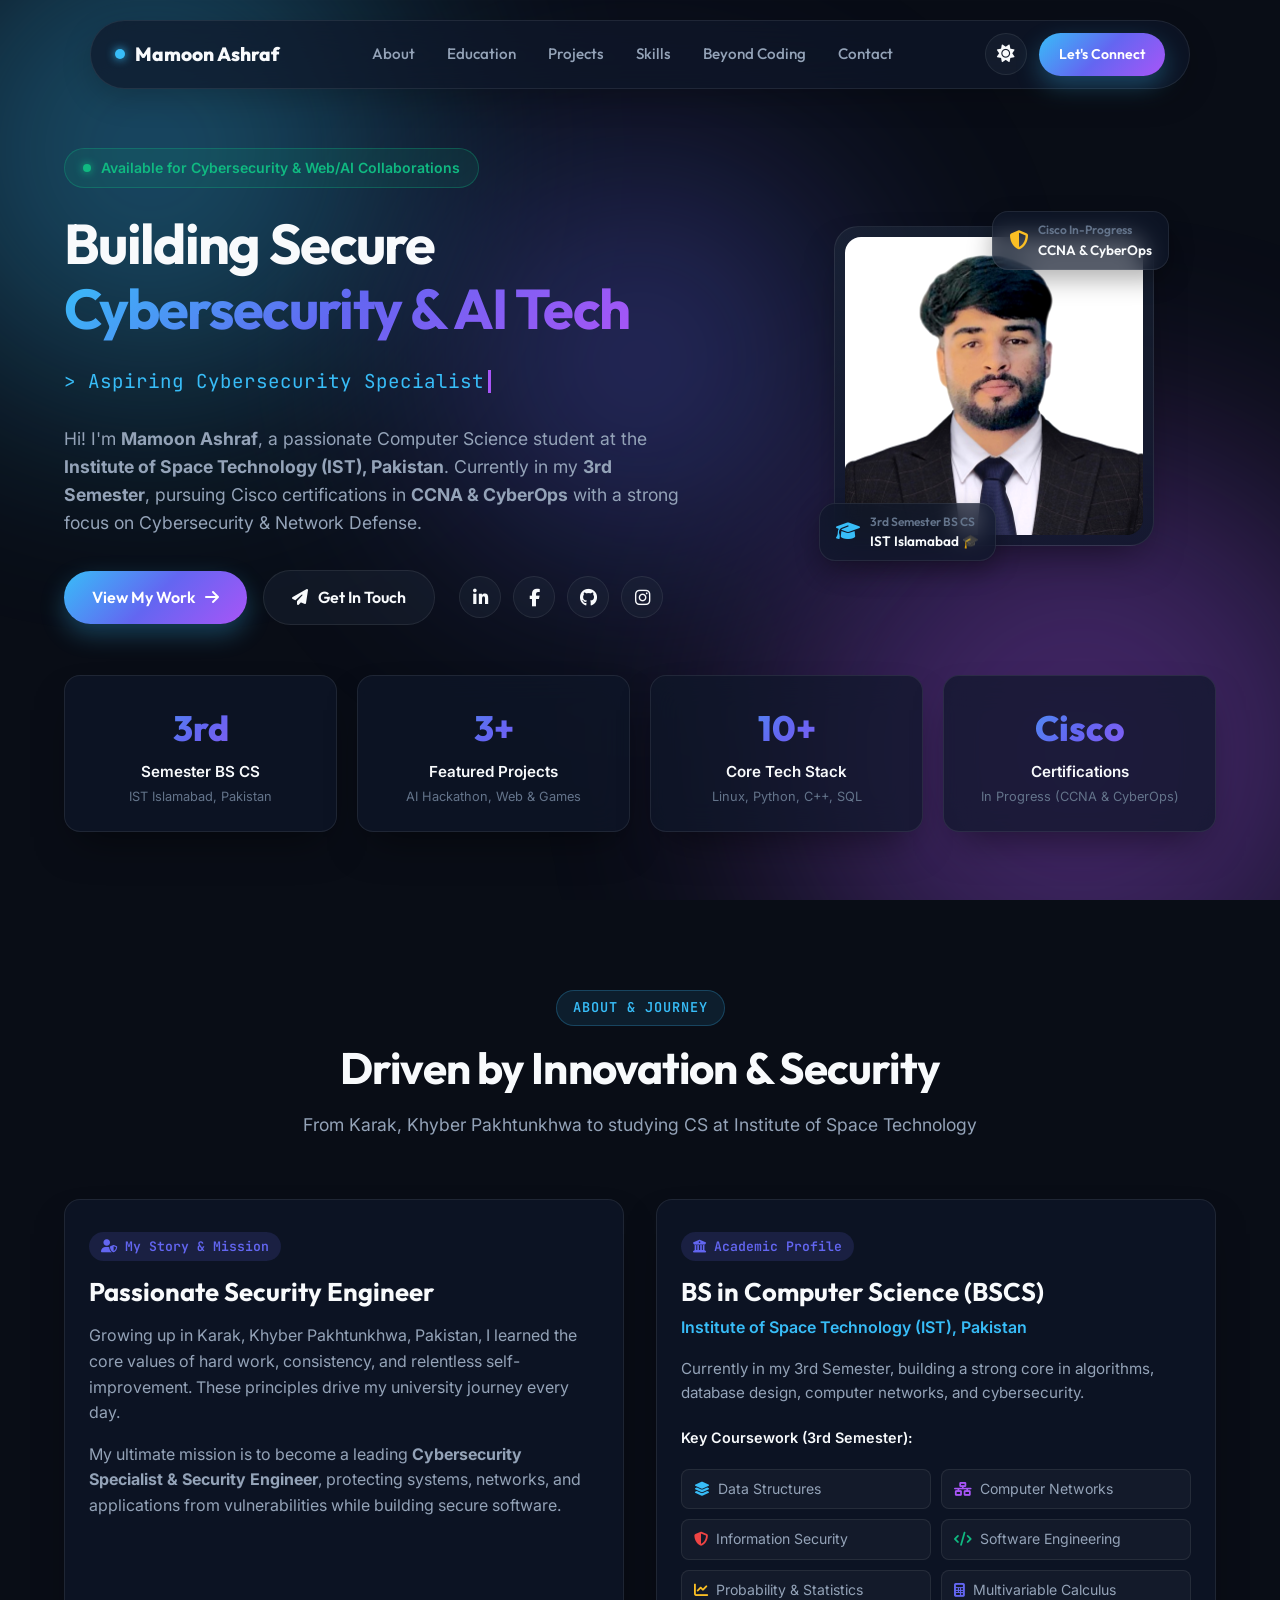
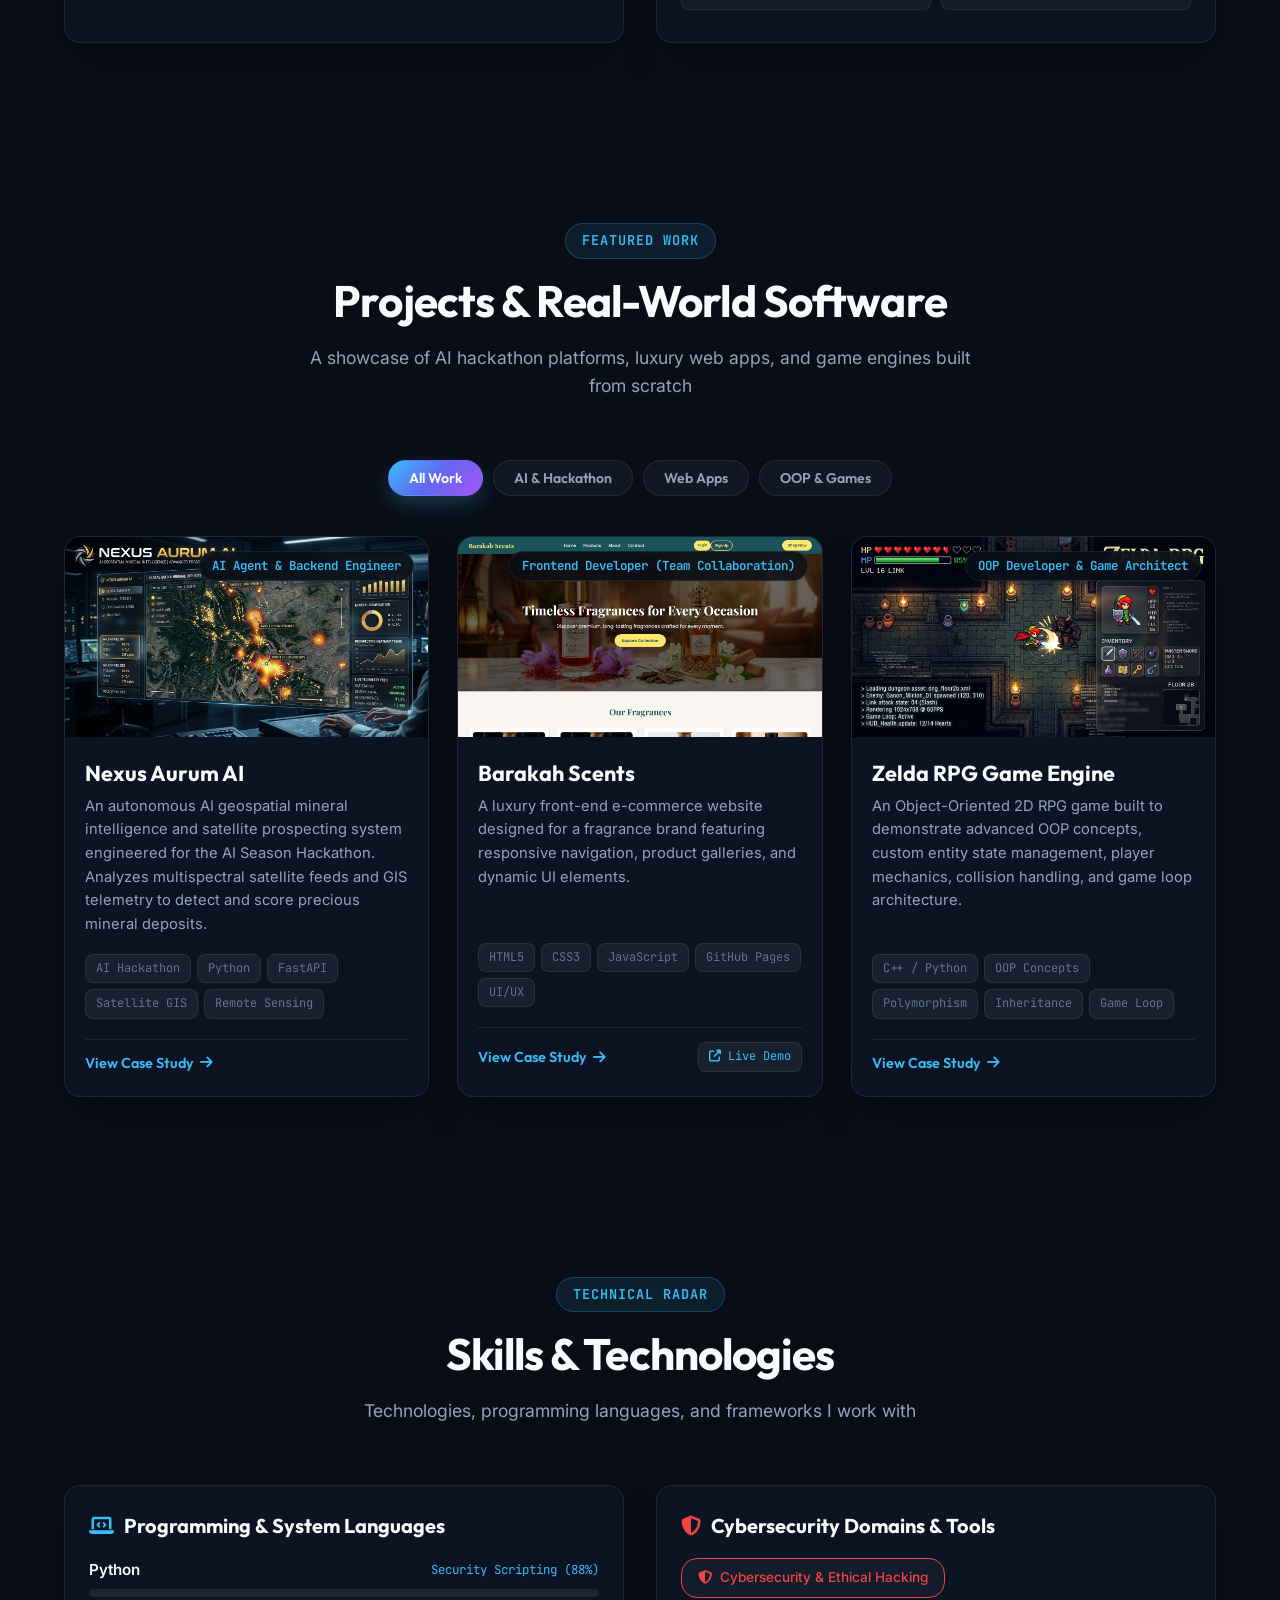
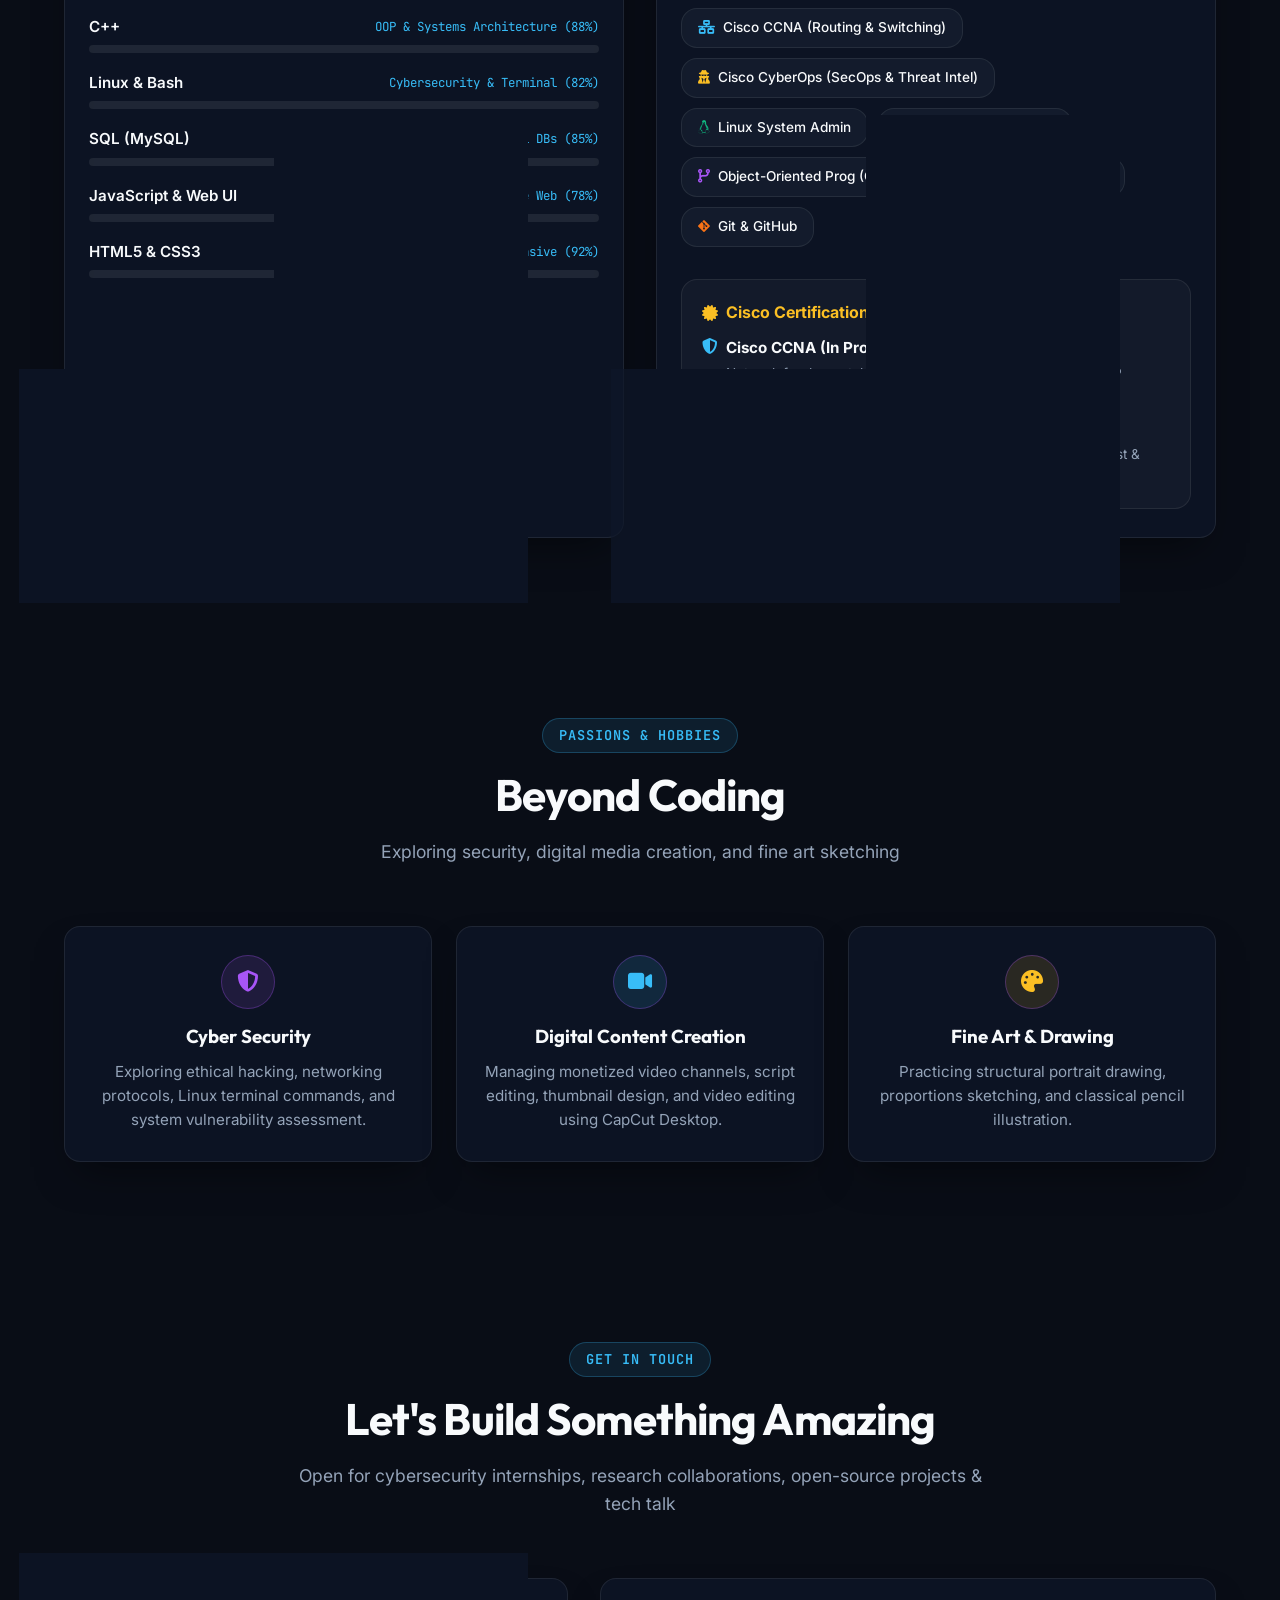
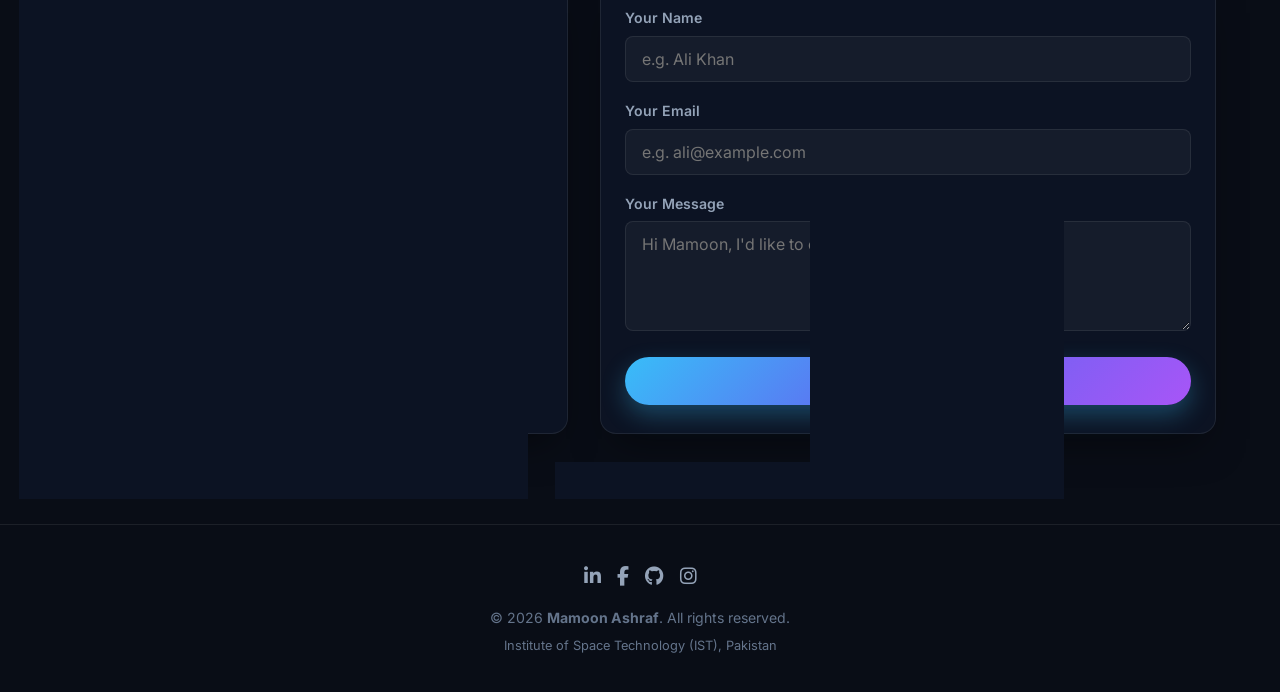
==== commit 42a5b4fe: "Update 3rd semester coursework (computer & math topics) and add Nexus Aurum AI Hackathon project" ====
--- a/index.html
+++ b/index.html
@@ -144,9 +144,9 @@
           <div class="stat-subtext">IST Islamabad, Pakistan</div>
         </div>
         <div class="glass-card stat-card">
-          <div class="stat-value">2+</div>
+          <div class="stat-value">3+</div>
           <div class="stat-label">Featured Projects</div>
-          <div class="stat-subtext">Web Apps & OOP Engine</div>
+          <div class="stat-subtext">AI Hackathon, Web & Games</div>
         </div>
         <div class="glass-card stat-card">
           <div class="stat-value">10+</div>
@@ -191,14 +191,14 @@
             Currently in my 3rd Semester, building a strong core in algorithms, database design, computer networks, and cybersecurity.
           </p>
           
-          <div style="margin-top:20px; font-weight:600; font-size:0.9rem;">Key Coursework:</div>
+          <div style="margin-top:20px; font-weight:600; font-size:0.9rem;">Key Coursework (3rd Semester):</div>
           <div class="course-grid">
-            <div class="course-item"><i class="fas fa-code" style="color:var(--accent-cyan)"></i> Object-Oriented Prog (OOP)</div>
-            <div class="course-item"><i class="fas fa-database" style="color:var(--accent-purple)"></i> Database Systems</div>
-            <div class="course-item"><i class="fas fa-calculator" style="color:var(--accent-gold)"></i> Calculus & Geometry</div>
-            <div class="course-item"><i class="fas fa-microchip" style="color:var(--accent-emerald)"></i> Digital Logic Design</div>
-            <div class="course-item"><i class="fas fa-terminal" style="color:var(--accent-cyan)"></i> C++ Fundamentals</div>
-            <div class="course-item"><i class="fas fa-layer-group" style="color:var(--accent-blue)"></i> Data Structures</div>
+            <div class="course-item"><i class="fas fa-layer-group" style="color:var(--accent-cyan)"></i> Data Structures</div>
+            <div class="course-item"><i class="fas fa-network-wired" style="color:var(--accent-purple)"></i> Computer Networks</div>
+            <div class="course-item"><i class="fas fa-shield-halved" style="color:#ef4444"></i> Information Security</div>
+            <div class="course-item"><i class="fas fa-code" style="color:var(--accent-emerald)"></i> Software Engineering</div>
+            <div class="course-item"><i class="fas fa-chart-line" style="color:var(--accent-gold)"></i> Probability & Statistics</div>
+            <div class="course-item"><i class="fas fa-calculator" style="color:var(--accent-blue)"></i> Multivariable Calculus</div>
           </div>
         </div>
       </div>
@@ -211,12 +211,13 @@
       <div class="section-header">
         <span class="section-tag">Featured Work</span>
         <h2 class="section-title">Projects & Real-World Software</h2>
-        <p class="section-subtitle">A showcase of luxury web apps and object-oriented software engines built from scratch</p>
+        <p class="section-subtitle">A showcase of AI hackathon platforms, luxury web apps, and game engines built from scratch</p>
       </div>
 
       <!-- Filter Buttons -->
       <div class="project-filters">
         <button class="filter-btn active" data-filter="all">All Work</button>
+        <button class="filter-btn" data-filter="ai">AI & Hackathon</button>
         <button class="filter-btn" data-filter="web">Web Apps</button>
         <button class="filter-btn" data-filter="database">OOP & Games</button>
       </div>
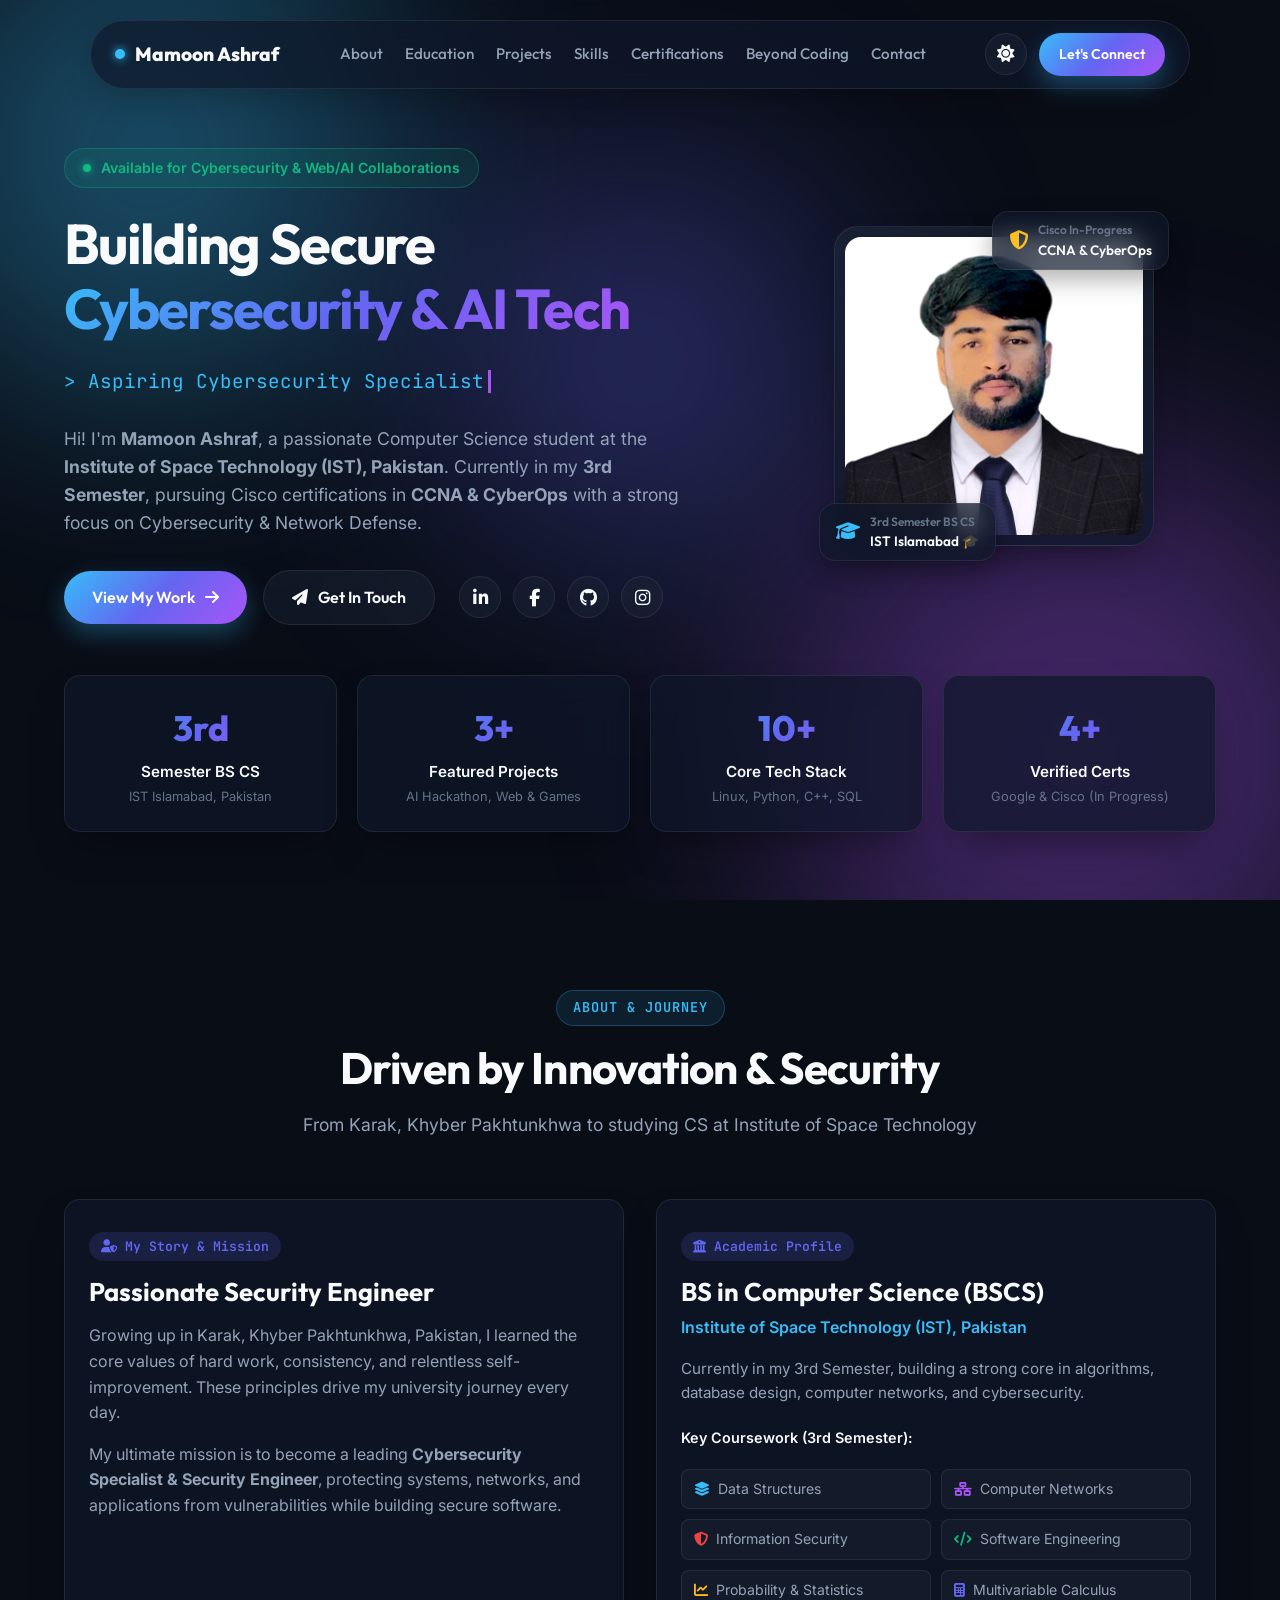
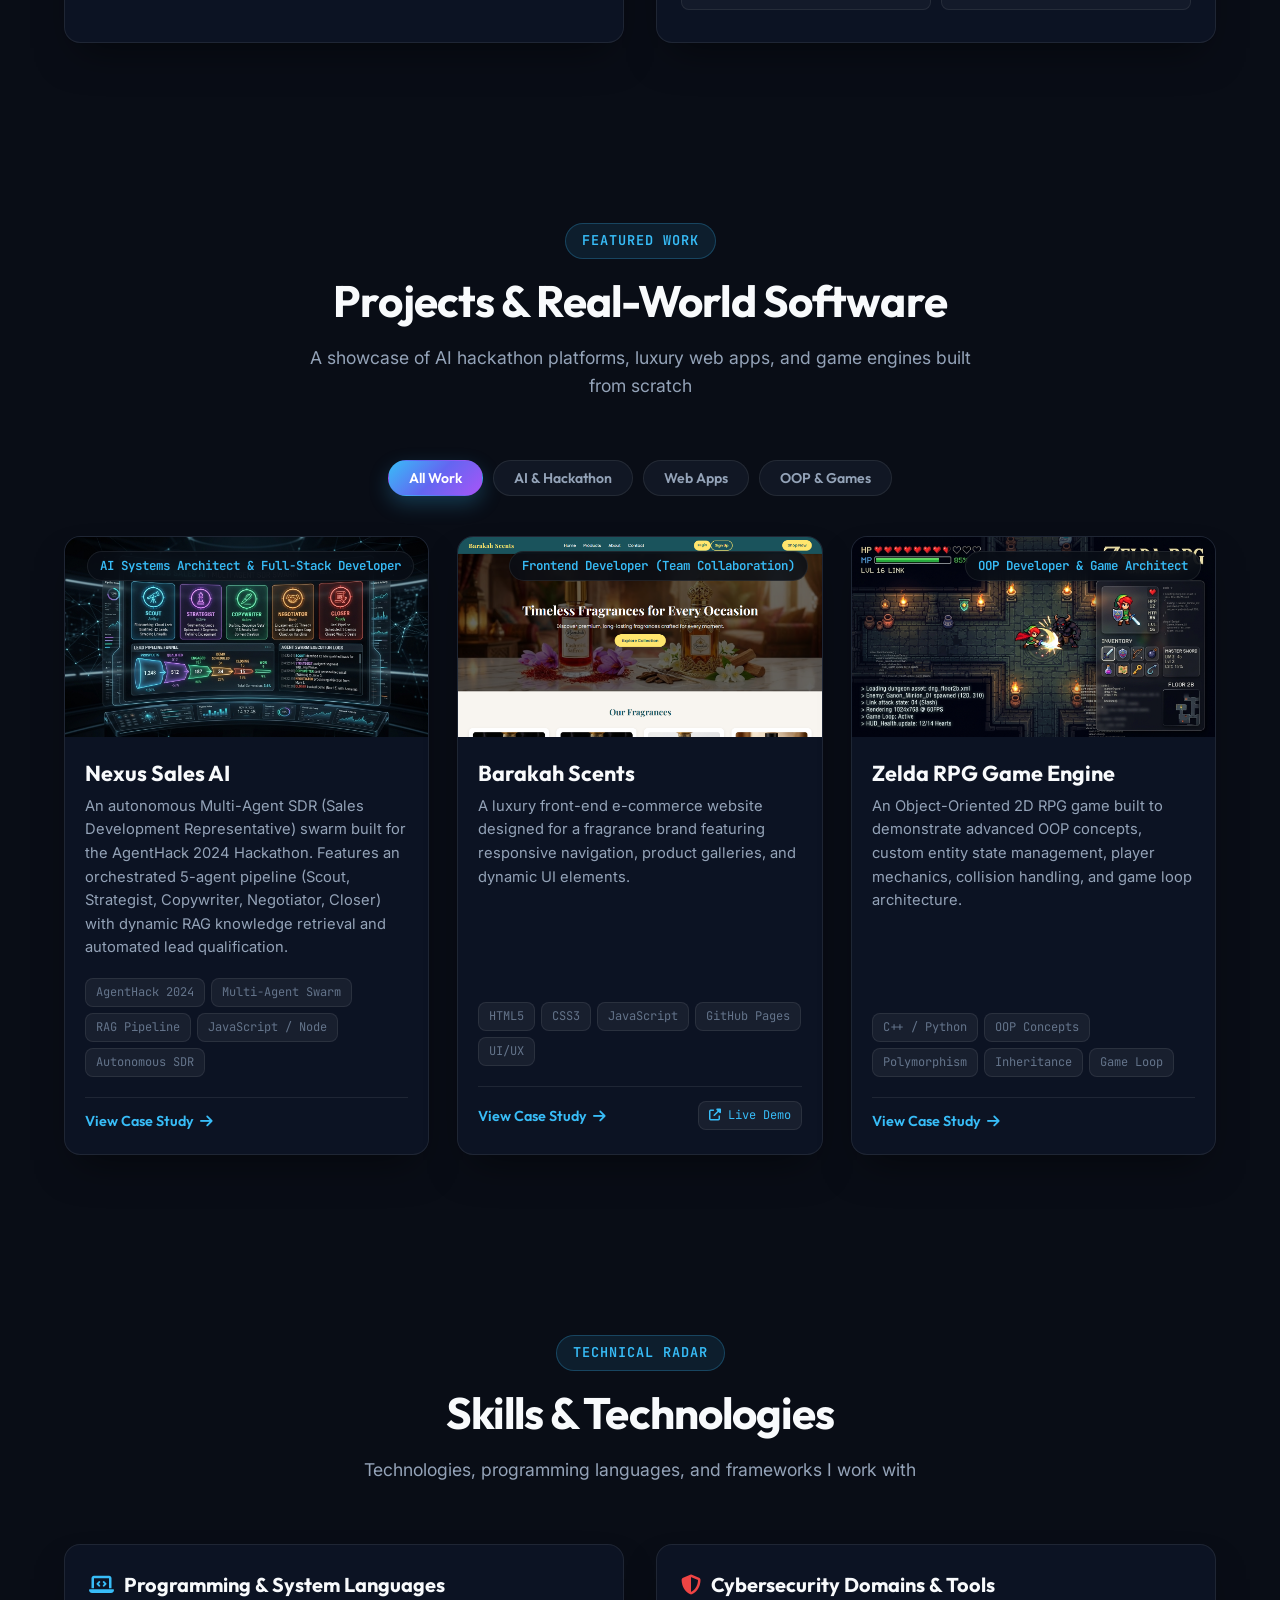
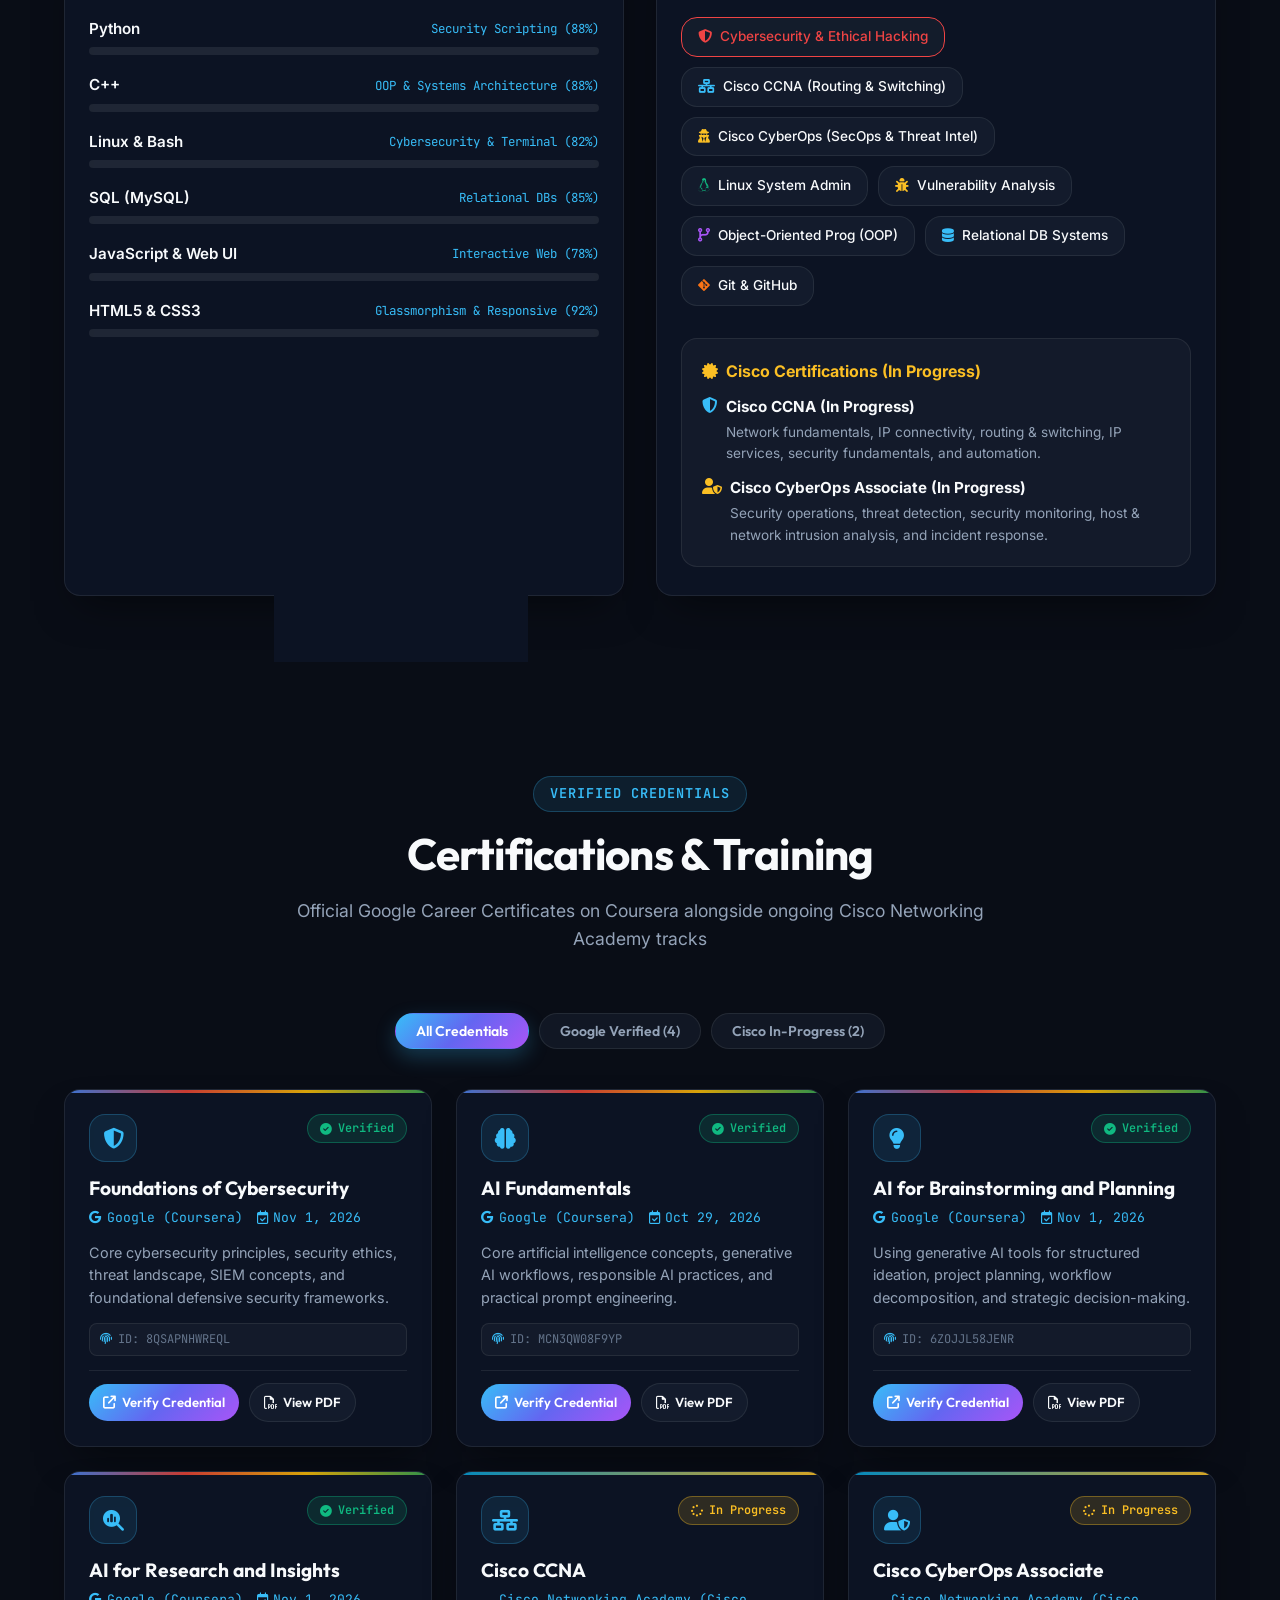
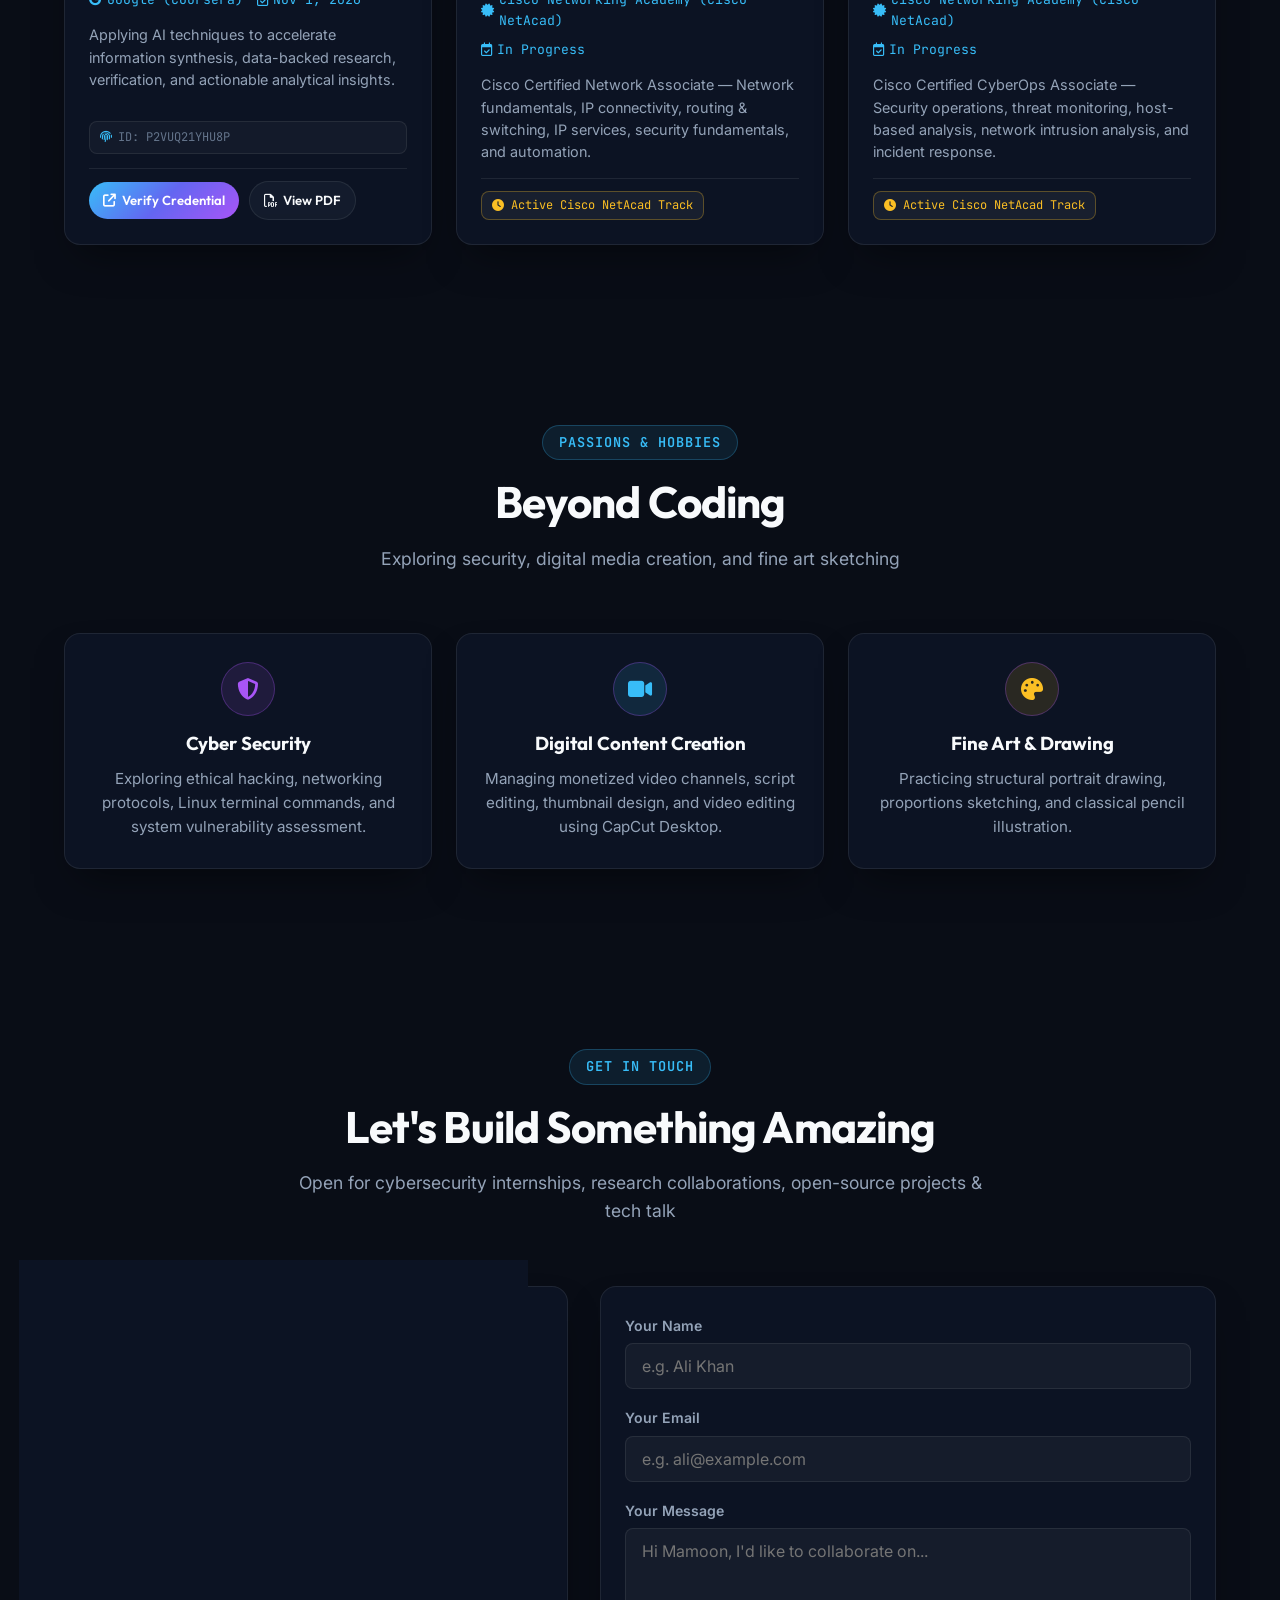
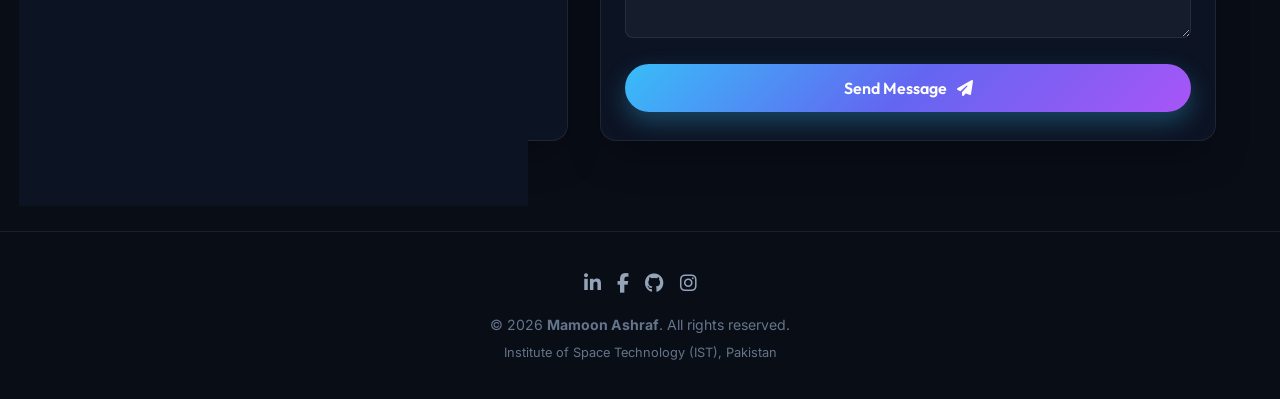
==== commit 5c3aeeac: "Add 4 verified Google Coursera certificates with dedicated Certifications section, PDF previews, and" ====
--- a/index.html
+++ b/index.html
@@ -4,7 +4,7 @@
   <meta charset="UTF-8">
   <meta name="viewport" content="width=device-width, initial-scale=1.0">
   <title>Mamoon Ashraf | Aspiring Cybersecurity Specialist & Security Engineer</title>
-  <meta name="description" content="Official Portfolio of Mamoon Ashraf - Computer Science Student at Institute of Space Technology (IST), Pakistan. Pursuing Cisco Certifications in Cybersecurity, Networking & Python. Founder of Rozgar.ai.">
+  <meta name="description" content="Official Portfolio of Mamoon Ashraf - 3rd Semester Computer Science Student at Institute of Space Technology (IST), Pakistan. Google Certified in Cybersecurity & AI, pursuing Cisco CCNA & CyberOps.">
   
   <!-- FontAwesome Icons -->
   <link rel="stylesheet" href="https://cdnjs.cloudflare.com/ajax/libs/font-awesome/6.4.0/css/all.min.css">
@@ -35,6 +35,7 @@
       <li><a href="#education" class="nav-link">Education</a></li>
       <li><a href="#projects" class="nav-link">Projects</a></li>
       <li><a href="#skills" class="nav-link">Skills</a></li>
+      <li><a href="#certifications" class="nav-link">Certifications</a></li>
       <li><a href="#creative" class="nav-link">Beyond Coding</a></li>
       <li><a href="#contact" class="nav-link">Contact</a></li>
     </ul>
@@ -59,6 +60,7 @@
       <li><a href="#education" class="mobile-nav-link"><i class="fas fa-graduation-cap"></i> Education</a></li>
       <li><a href="#projects" class="mobile-nav-link"><i class="fas fa-layer-group"></i> Projects</a></li>
       <li><a href="#skills" class="mobile-nav-link"><i class="fas fa-laptop-code"></i> Skills</a></li>
+      <li><a href="#certifications" class="mobile-nav-link"><i class="fas fa-certificate"></i> Certifications</a></li>
       <li><a href="#creative" class="mobile-nav-link"><i class="fas fa-palette"></i> Beyond Coding</a></li>
       <li><a href="#contact" class="mobile-nav-link"><i class="fas fa-paper-plane"></i> Contact</a></li>
     </ul>
@@ -154,9 +156,9 @@
           <div class="stat-subtext">Linux, Python, C++, SQL</div>
         </div>
         <div class="glass-card stat-card">
-          <div class="stat-value">Cisco</div>
-          <div class="stat-label">Certifications</div>
-          <div class="stat-subtext">In Progress (CCNA & CyberOps)</div>
+          <div class="stat-value">4+</div>
+          <div class="stat-label">Verified Certs</div>
+          <div class="stat-subtext">Google & Cisco (In Progress)</div>
         </div>
       </div>
     </div>
@@ -351,6 +353,29 @@
     </div>
   </section>
 
+  <!-- Certifications & Credentials Section -->
+  <section id="certifications" class="section">
+    <div class="container">
+      <div class="section-header">
+        <span class="section-tag">Verified Credentials</span>
+        <h2 class="section-title">Certifications & Training</h2>
+        <p class="section-subtitle">Official Google Career Certificates on Coursera alongside ongoing Cisco Networking Academy tracks</p>
+      </div>
+
+      <!-- Certification Filter Buttons -->
+      <div class="project-filters" id="cert-filters">
+        <button class="filter-btn cert-filter-btn active" data-cert-filter="all">All Credentials</button>
+        <button class="filter-btn cert-filter-btn" data-cert-filter="Completed">Google Verified (4)</button>
+        <button class="filter-btn cert-filter-btn" data-cert-filter="In Progress">Cisco In-Progress (2)</button>
+      </div>
+
+      <!-- Dynamic Certifications Grid -->
+      <div class="certs-grid" id="certifications-grid">
+        <!-- Rendered dynamically by js/ui.js -->
+      </div>
+    </div>
+  </section>
+
   <!-- Creative Beyond Coding Section -->
   <section id="creative" class="section">
     <div class="container">
--- a/css/components.css
+++ b/css/components.css
@@ -45,7 +45,7 @@
 .nav-menu {
   display: flex;
   align-items: center;
-  gap: 32px;
+  gap: 22px;
   list-style: none;
 }
 
@@ -694,6 +694,173 @@
   box-shadow: 0 0 15px var(--glow-purple);
 }
 
+/* --- Certifications Showcase --- */
+.certs-grid {
+  display: grid;
+  grid-template-columns: repeat(auto-fill, minmax(330px, 1fr));
+  gap: 24px;
+}
+
+.cert-card {
+  padding: 24px;
+  display: flex;
+  flex-direction: column;
+  gap: 14px;
+  position: relative;
+  overflow: hidden;
+}
+
+.cert-card::before {
+  content: '';
+  position: absolute;
+  top: 0;
+  left: 0;
+  right: 0;
+  height: 3px;
+  background: var(--gradient-cosmic);
+  opacity: 0.85;
+}
+
+.cert-card.cert-google::before {
+  background: linear-gradient(90deg, #4285F4 0%, #EA4335 33%, #FBBC05 66%, #34A853 100%);
+}
+
+.cert-card.cert-cisco::before {
+  background: linear-gradient(90deg, #049fd9 0%, #fbbf24 100%);
+}
+
+.cert-header {
+  display: flex;
+  align-items: flex-start;
+  justify-content: space-between;
+  gap: 12px;
+}
+
+.cert-icon-box {
+  width: 48px;
+  height: 48px;
+  border-radius: var(--radius-md);
+  background: rgba(56, 189, 248, 0.1);
+  border: 1px solid rgba(56, 189, 248, 0.25);
+  display: flex;
+  align-items: center;
+  justify-content: center;
+  font-size: 1.3rem;
+  color: var(--accent-cyan);
+  flex-shrink: 0;
+}
+
+.cert-status-badge {
+  display: inline-flex;
+  align-items: center;
+  gap: 6px;
+  padding: 4px 12px;
+  border-radius: var(--radius-full);
+  font-family: var(--font-code);
+  font-size: 0.74rem;
+  font-weight: 600;
+  white-space: nowrap;
+}
+
+.cert-status-verified {
+  background: rgba(16, 185, 129, 0.14);
+  border: 1px solid rgba(16, 185, 129, 0.35);
+  color: var(--accent-emerald);
+}
+
+.cert-status-progress {
+  background: rgba(251, 191, 36, 0.14);
+  border: 1px solid rgba(251, 191, 36, 0.35);
+  color: var(--accent-gold);
+}
+
+.cert-title {
+  font-size: 1.2rem;
+  line-height: 1.3;
+  color: var(--text-primary);
+}
+
+.cert-meta {
+  display: flex;
+  align-items: center;
+  flex-wrap: wrap;
+  gap: 8px 14px;
+  font-size: 0.82rem;
+  color: var(--accent-cyan);
+  font-family: var(--font-code);
+}
+
+.cert-meta span {
+  display: inline-flex;
+  align-items: center;
+  gap: 5px;
+}
+
+.cert-desc {
+  font-size: 0.9rem;
+  color: var(--text-secondary);
+  line-height: 1.55;
+  flex-grow: 1;
+}
+
+.cert-credential-id {
+  font-family: var(--font-code);
+  font-size: 0.75rem;
+  color: var(--text-muted);
+  background: rgba(255, 255, 255, 0.03);
+  border: 1px solid var(--bg-glass-border);
+  padding: 6px 10px;
+  border-radius: var(--radius-sm);
+  word-break: break-all;
+}
+
+.cert-actions {
+  display: flex;
+  align-items: center;
+  gap: 10px;
+  padding-top: 12px;
+  border-top: 1px solid var(--bg-glass-border);
+  flex-wrap: wrap;
+}
+
+.cert-btn {
+  display: inline-flex;
+  align-items: center;
+  justify-content: center;
+  gap: 6px;
+  padding: 8px 14px;
+  border-radius: var(--radius-full);
+  font-family: var(--font-main);
+  font-size: 0.82rem;
+  font-weight: 600;
+  transition: all var(--transition-fast);
+  cursor: pointer;
+  text-decoration: none;
+}
+
+.cert-btn-verify {
+  background: var(--gradient-cosmic);
+  color: #ffffff;
+}
+
+.cert-btn-verify:hover {
+  transform: translateY(-2px);
+  box-shadow: 0 8px 18px rgba(56, 189, 248, 0.3);
+  color: #ffffff;
+}
+
+.cert-btn-pdf {
+  background: var(--bg-glass);
+  border: 1px solid var(--bg-glass-border);
+  color: var(--text-primary);
+}
+
+.cert-btn-pdf:hover {
+  border-color: var(--accent-cyan);
+  color: var(--accent-cyan);
+  transform: translateY(-2px);
+}
+
 /* --- Creative Beyond Coding Cards --- */
 .creative-grid {
   display: grid;
@@ -1028,7 +1195,7 @@
     max-width: 140px;
   }
 
-  .projects-grid {
+  .projects-grid, .certs-grid {
     grid-template-columns: 1fr;
     gap: 20px;
   }
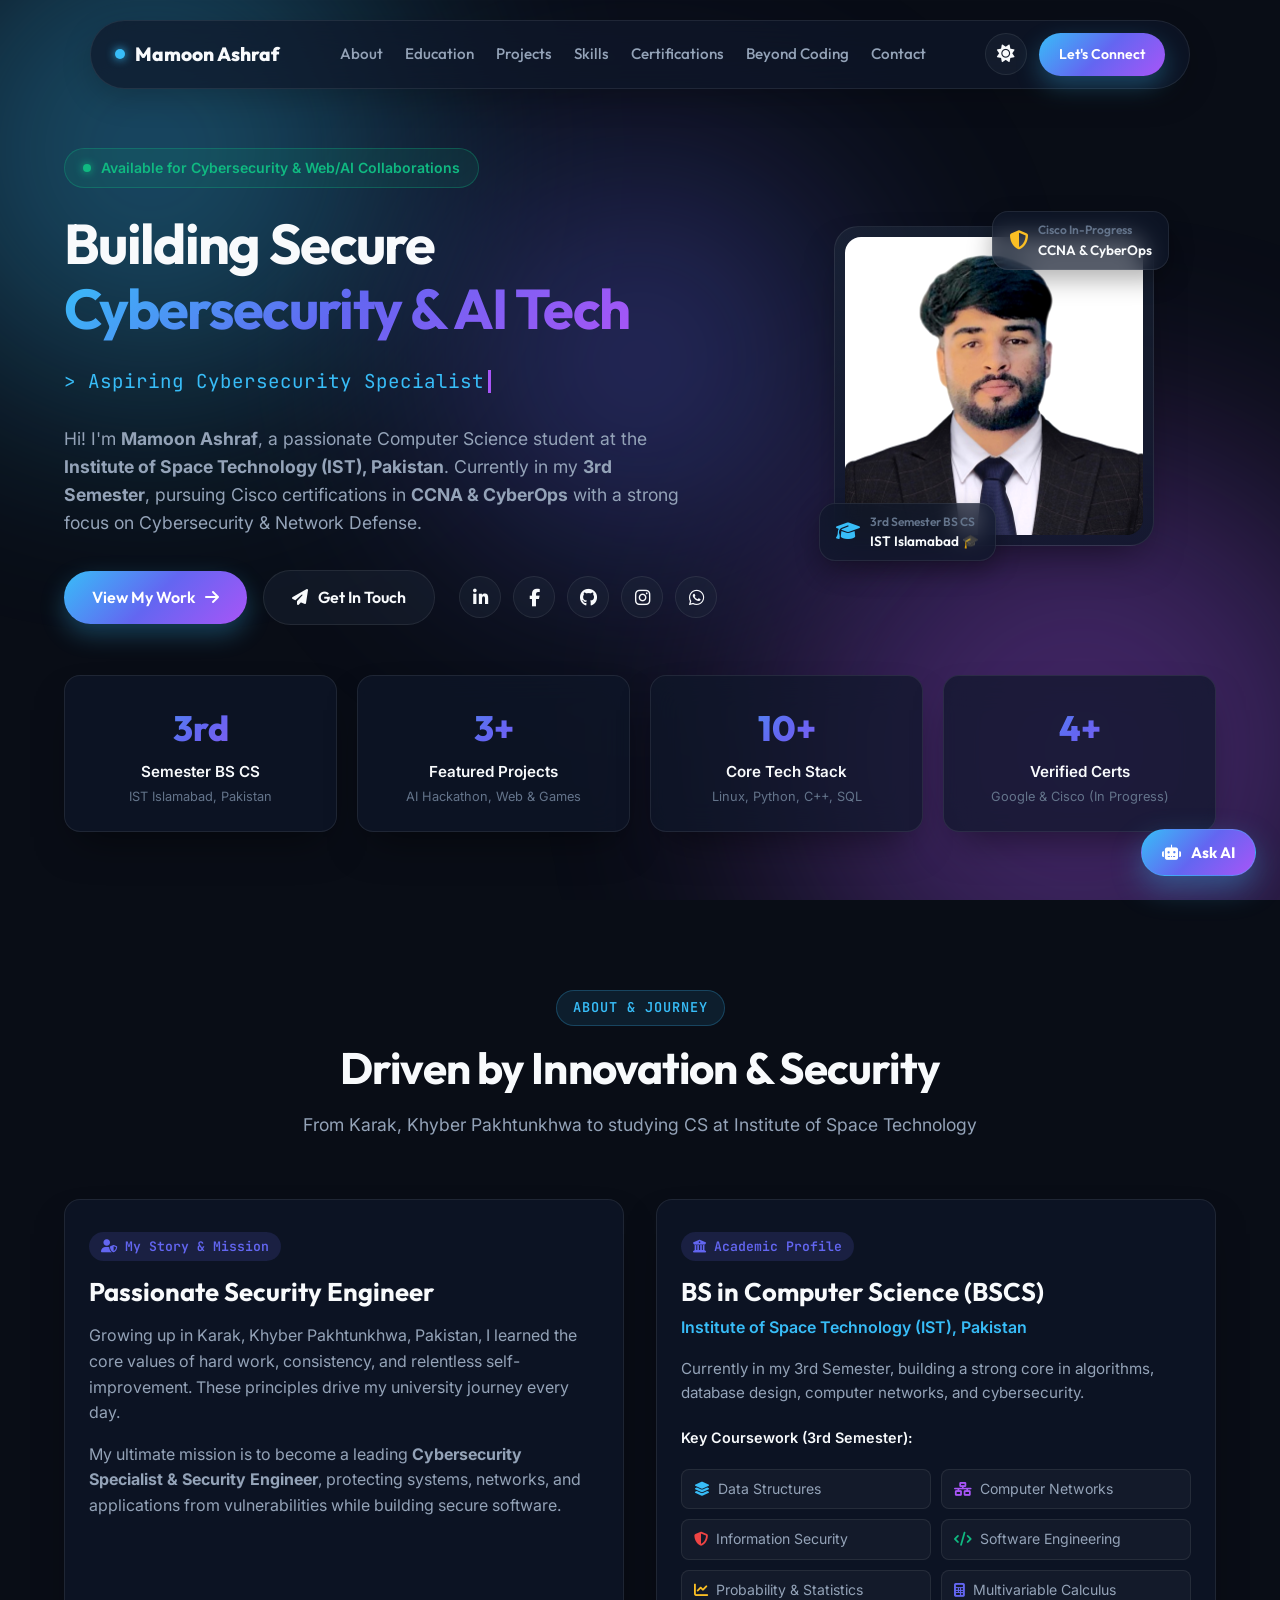
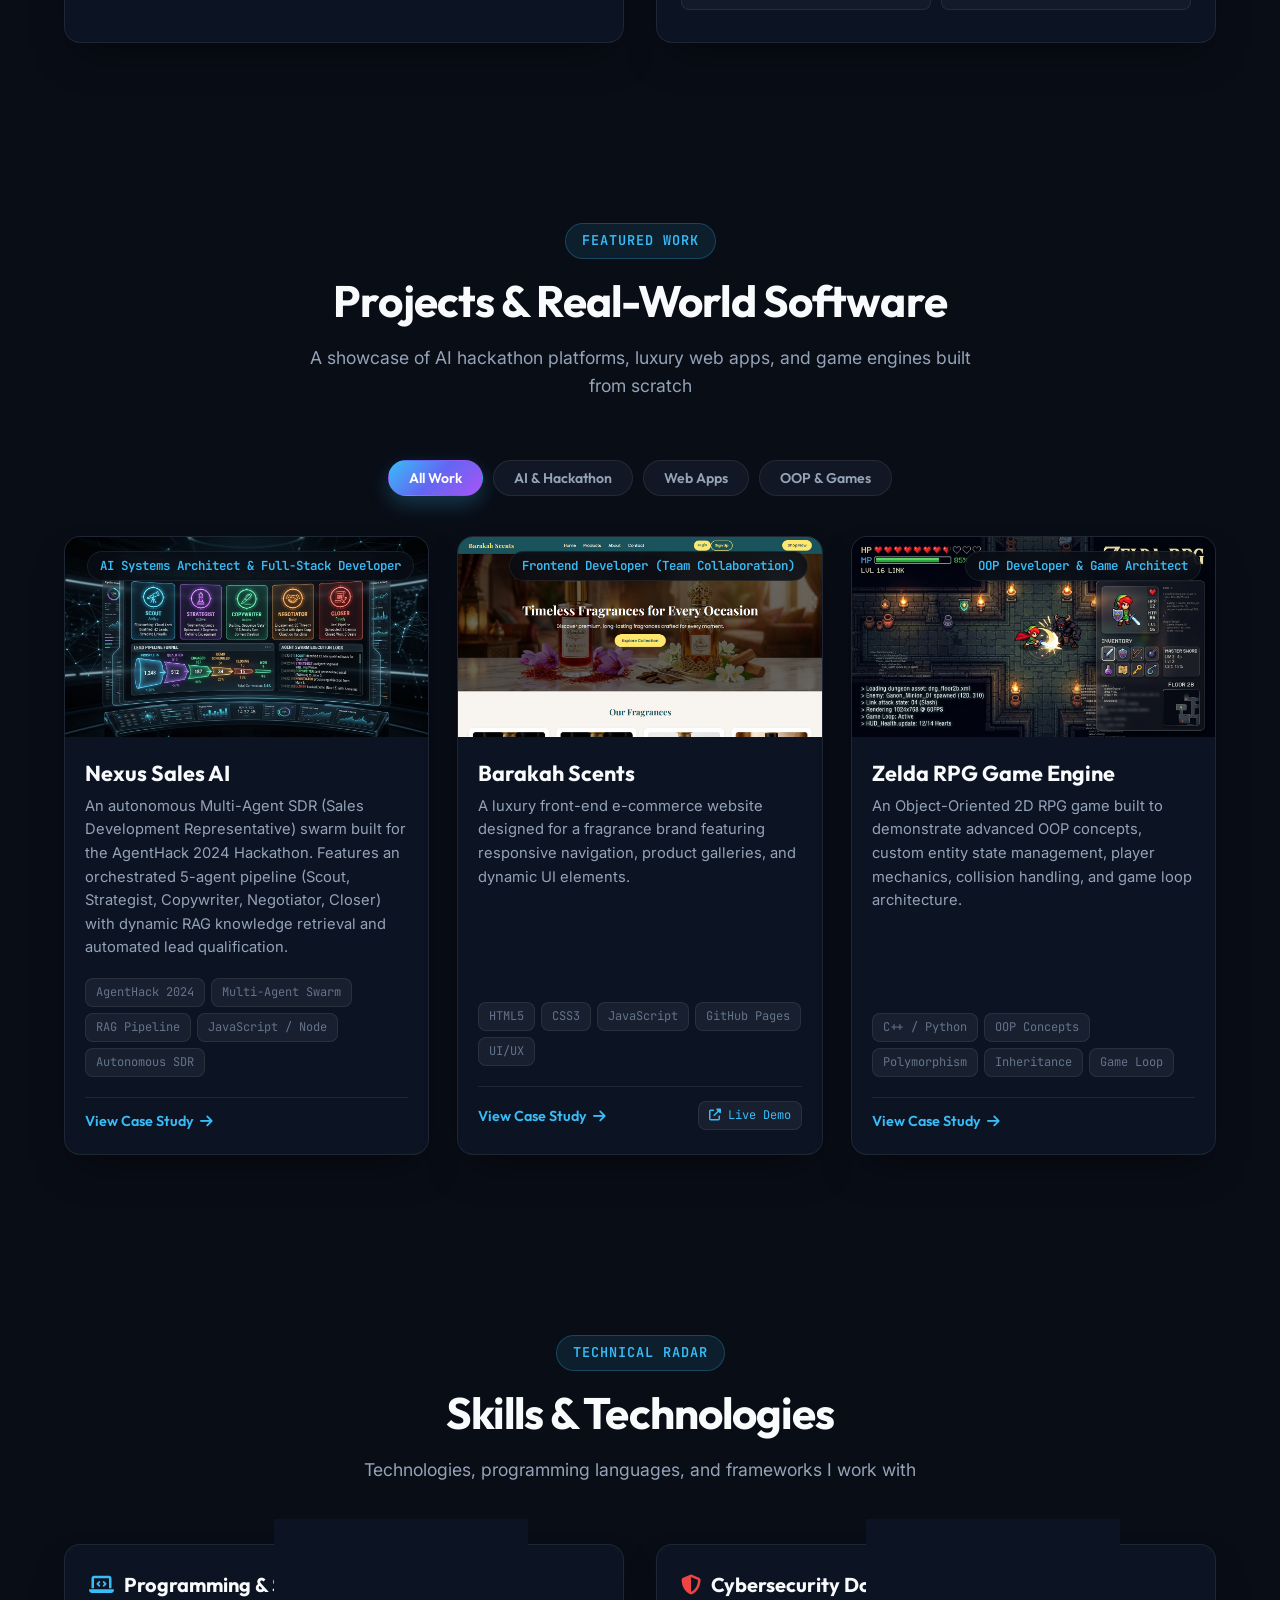
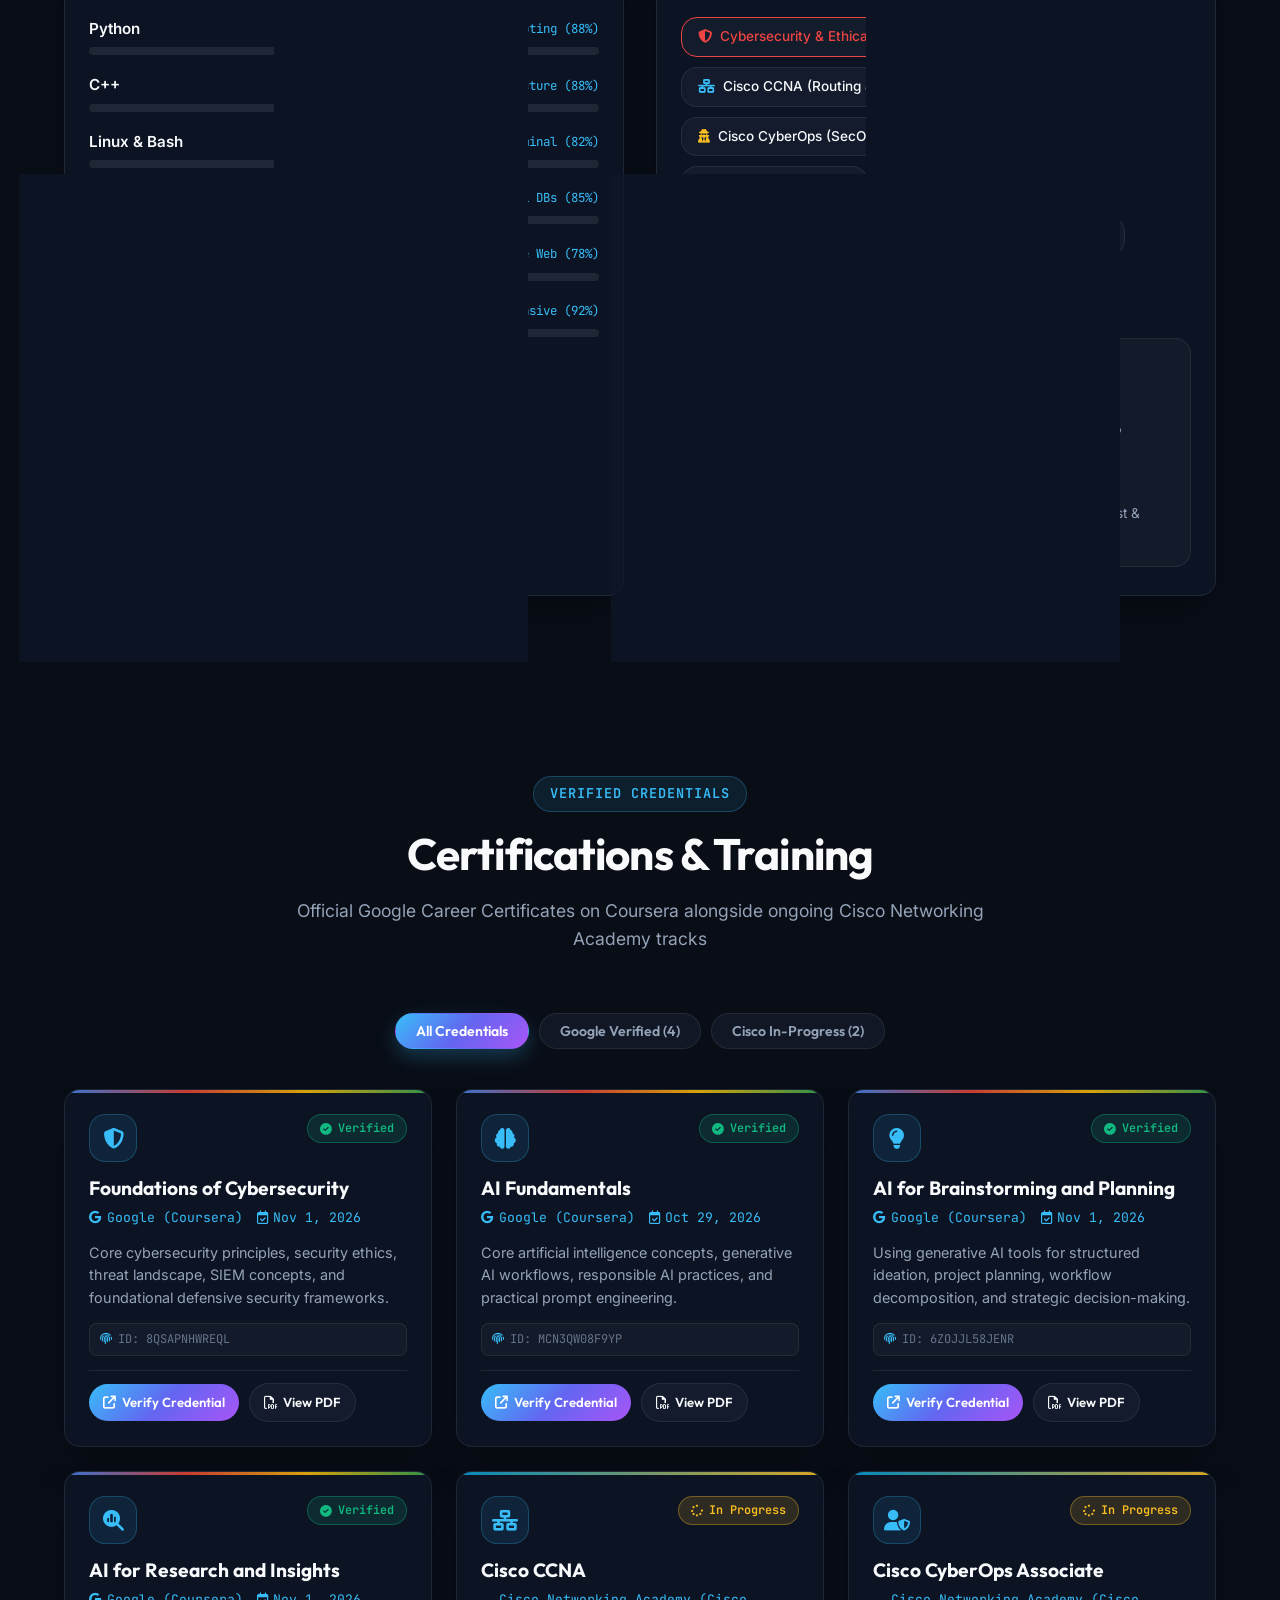
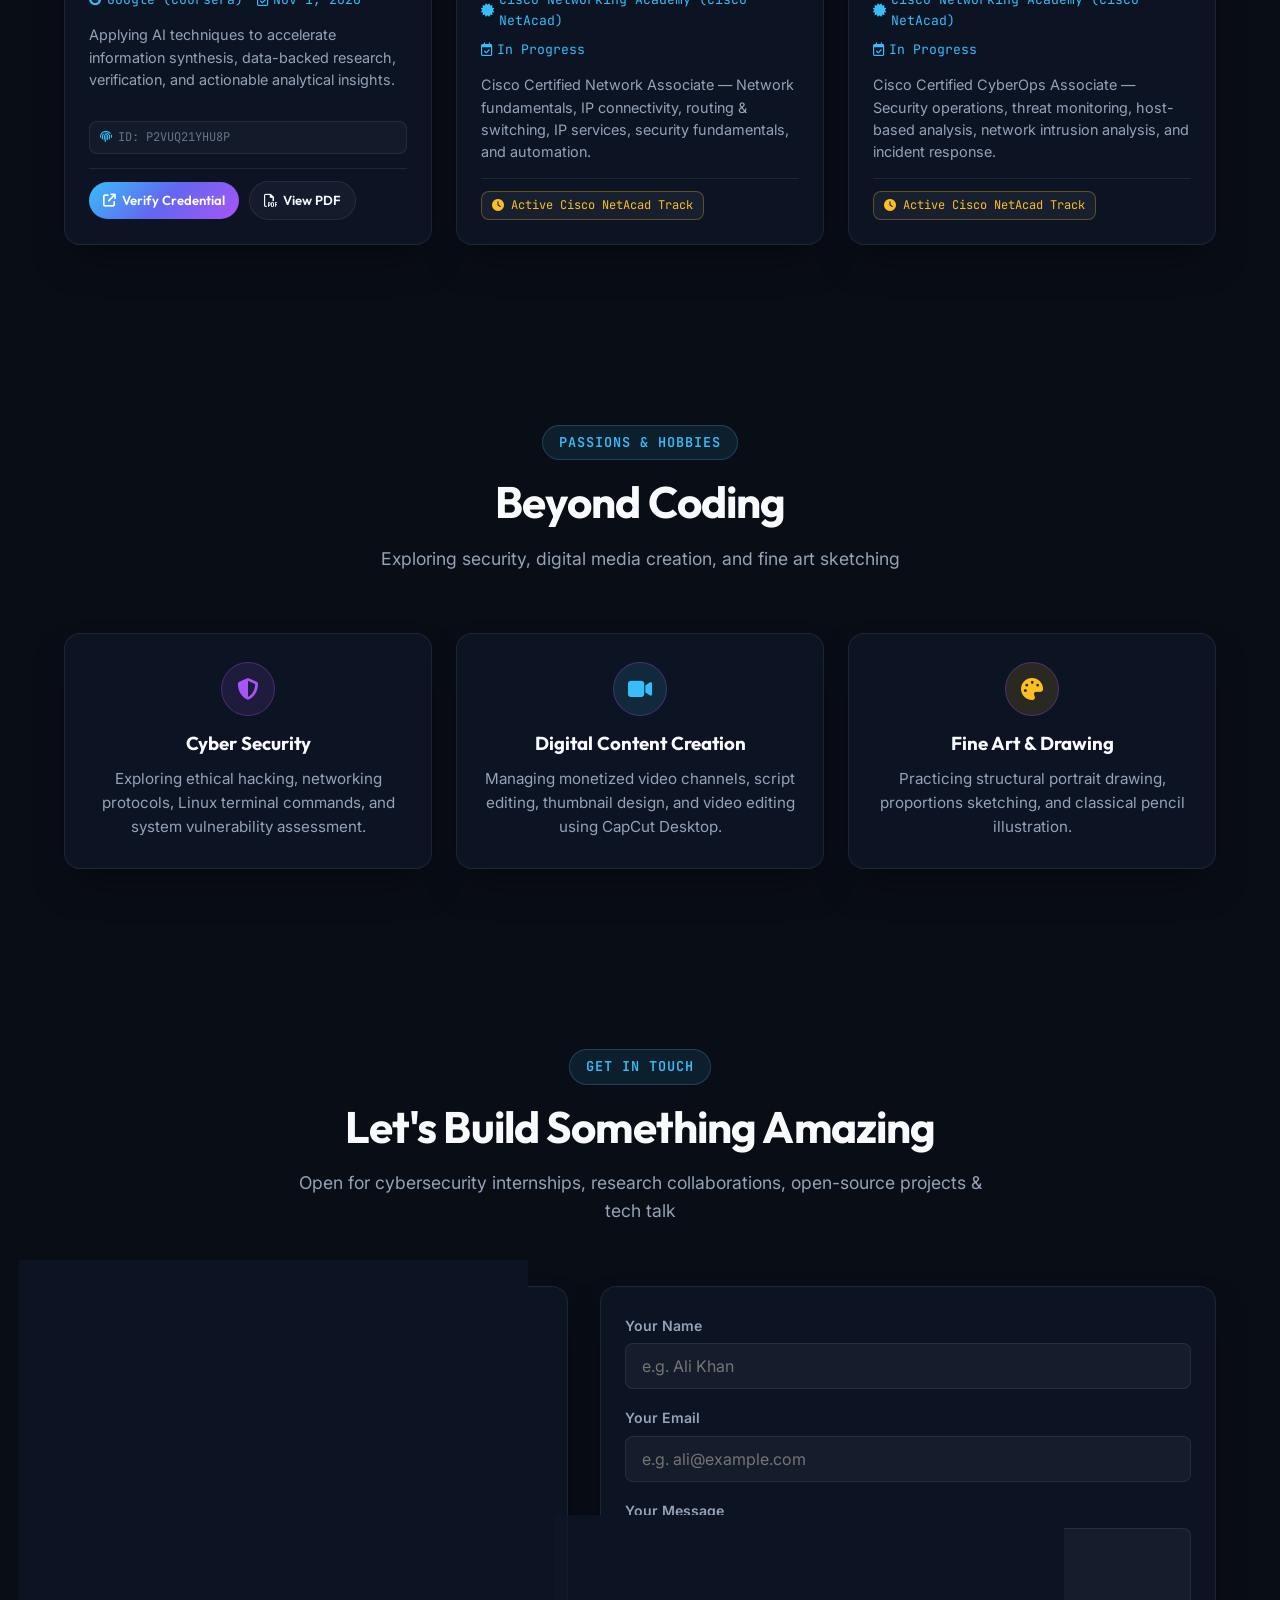
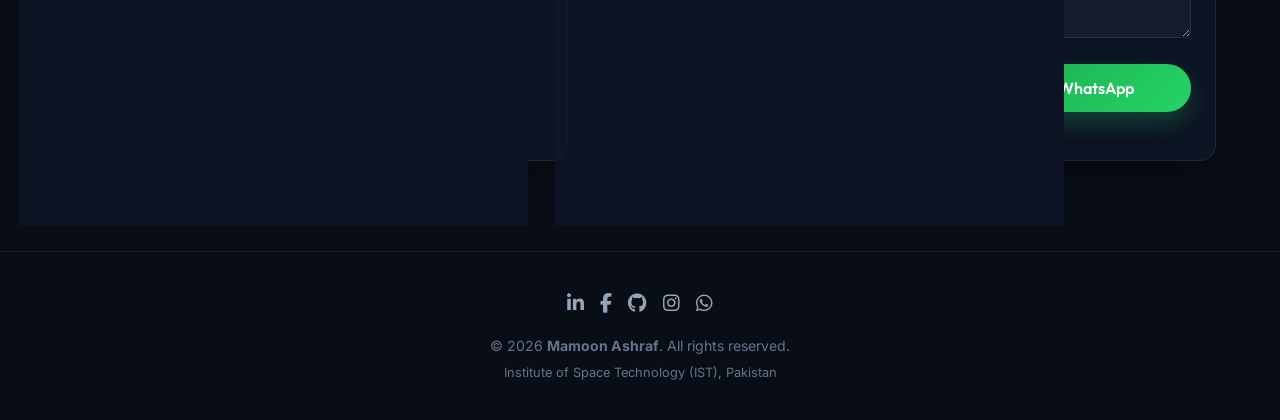
==== commit d61fede1: "Add Hybrid AI Assistant (Gemini API + Smart Fallback), real FormSubmit email delivery, and WhatsApp " ====
--- a/index.html
+++ b/index.html
@@ -105,11 +105,12 @@
             </a>
             
             <!-- Quick Social Media Buttons in Hero -->
-            <div style="display:flex; gap:12px; align-items:center; margin-left:8px;">
-              <a href="https://www.linkedin.com/in/mamoon-ashraff" target="_blank" class="theme-toggle-btn social-btn-linkedin" title="LinkedIn"><i class="fab fa-linkedin-in"></i></a>
-              <a href="https://www.facebook.com/share/1Gfc7YpvxW/" target="_blank" class="theme-toggle-btn social-btn-facebook" title="Facebook"><i class="fab fa-facebook-f"></i></a>
-              <a href="https://github.com/mamoonashraff" target="_blank" class="theme-toggle-btn social-btn-github" title="GitHub"><i class="fab fa-github"></i></a>
-              <a href="https://instagram.com/mamoon__ashraf" target="_blank" class="theme-toggle-btn social-btn-instagram" title="Instagram"><i class="fab fa-instagram"></i></a>
+            <div style="display:flex; gap:12px; align-items:center; margin-left:8px; flex-wrap:wrap; justify-content:center;">
+              <a href="https://www.linkedin.com/in/mamoon-ashraff" target="_blank" rel="noopener noreferrer" class="theme-toggle-btn social-btn-linkedin" title="LinkedIn"><i class="fab fa-linkedin-in"></i></a>
+              <a href="https://www.facebook.com/share/1Gfc7YpvxW/" target="_blank" rel="noopener noreferrer" class="theme-toggle-btn social-btn-facebook" title="Facebook"><i class="fab fa-facebook-f"></i></a>
+              <a href="https://github.com/mamoonashraff" target="_blank" rel="noopener noreferrer" class="theme-toggle-btn social-btn-github" title="GitHub"><i class="fab fa-github"></i></a>
+              <a href="https://instagram.com/mamoon__ashraf" target="_blank" rel="noopener noreferrer" class="theme-toggle-btn social-btn-instagram" title="Instagram"><i class="fab fa-instagram"></i></a>
+              <a href="https://wa.me/923359764831" target="_blank" rel="noopener noreferrer" class="theme-toggle-btn social-btn-whatsapp" title="WhatsApp"><i class="fab fa-whatsapp"></i></a>
             </div>
           </div>
         </div>
@@ -438,6 +439,14 @@
           </div>
 
           <div class="info-item">
+            <div class="info-icon" style="color:#25d366; background:rgba(37, 211, 102, 0.12); border-color:rgba(37, 211, 102, 0.25);"><i class="fab fa-whatsapp"></i></div>
+            <div>
+              <div class="info-title">WhatsApp</div>
+              <div class="info-value"><a href="https://wa.me/923359764831" target="_blank" rel="noopener noreferrer" style="color:inherit;">+92 335 9764831</a></div>
+            </div>
+          </div>
+
+          <div class="info-item">
             <div class="info-icon"><i class="fas fa-map-marker-alt"></i></div>
             <div>
               <div class="info-title">Location</div>
@@ -454,36 +463,46 @@
           </div>
 
           <!-- Contact Social Media Links -->
-          <div style="display:flex; gap:16px; margin-top:10px;">
-            <a href="https://www.linkedin.com/in/mamoon-ashraff" target="_blank" class="theme-toggle-btn social-btn-linkedin" title="LinkedIn"><i class="fab fa-linkedin-in"></i></a>
-            <a href="https://www.facebook.com/share/1Gfc7YpvxW/" target="_blank" class="theme-toggle-btn social-btn-facebook" title="Facebook"><i class="fab fa-facebook-f"></i></a>
-            <a href="https://github.com/mamoonashraff" target="_blank" class="theme-toggle-btn social-btn-github" title="GitHub"><i class="fab fa-github"></i></a>
-            <a href="https://instagram.com/mamoon__ashraf" target="_blank" class="theme-toggle-btn social-btn-instagram" title="Instagram"><i class="fab fa-instagram"></i></a>
+          <div style="display:flex; gap:14px; margin-top:10px; flex-wrap:wrap;">
+            <a href="https://www.linkedin.com/in/mamoon-ashraff" target="_blank" rel="noopener noreferrer" class="theme-toggle-btn social-btn-linkedin" title="LinkedIn"><i class="fab fa-linkedin-in"></i></a>
+            <a href="https://www.facebook.com/share/1Gfc7YpvxW/" target="_blank" rel="noopener noreferrer" class="theme-toggle-btn social-btn-facebook" title="Facebook"><i class="fab fa-facebook-f"></i></a>
+            <a href="https://github.com/mamoonashraff" target="_blank" rel="noopener noreferrer" class="theme-toggle-btn social-btn-github" title="GitHub"><i class="fab fa-github"></i></a>
+            <a href="https://instagram.com/mamoon__ashraf" target="_blank" rel="noopener noreferrer" class="theme-toggle-btn social-btn-instagram" title="Instagram"><i class="fab fa-instagram"></i></a>
+            <a href="https://wa.me/923359764831" target="_blank" rel="noopener noreferrer" class="theme-toggle-btn social-btn-whatsapp" title="WhatsApp"><i class="fab fa-whatsapp"></i></a>
           </div>
         </div>
 
         <!-- Contact Form -->
         <div class="glass-card contact-form-box reveal-on-scroll">
           <form id="contact-form">
+            <!-- Spam Honeypot (hidden from real users) -->
+            <input type="text" id="form-honey" name="_honey" style="display:none;" tabindex="-1" autocomplete="off">
+
             <div class="form-group">
               <label class="form-label" for="user-name">Your Name</label>
-              <input type="text" id="user-name" class="form-input" placeholder="e.g. Ali Khan" required>
+              <input type="text" id="user-name" name="name" class="form-input" placeholder="e.g. Ali Khan" required>
             </div>
 
             <div class="form-group">
               <label class="form-label" for="user-email">Your Email</label>
-              <input type="email" id="user-email" class="form-input" placeholder="e.g. ali@example.com" required>
+              <input type="email" id="user-email" name="email" class="form-input" placeholder="e.g. ali@example.com" required>
             </div>
 
             <div class="form-group">
               <label class="form-label" for="user-message">Your Message</label>
-              <textarea id="user-message" class="form-textarea" placeholder="Hi Mamoon, I'd like to collaborate on..." required></textarea>
-            </div>
-
-            <button type="submit" class="btn btn-primary" style="width:100%; justify-content:center;">
-              <span>Send Message</span>
-              <i class="fas fa-paper-plane"></i>
-            </button>
+              <textarea id="user-message" name="message" class="form-textarea" placeholder="Hi Mamoon, I'd like to collaborate on..." required></textarea>
+            </div>
+
+            <div class="form-actions-row">
+              <button type="submit" id="contact-submit-btn" class="btn btn-primary" style="flex:1; justify-content:center;">
+                <span>Send Email</span>
+                <i class="fas fa-paper-plane"></i>
+              </button>
+              <button type="button" id="contact-whatsapp-btn" class="btn btn-whatsapp" style="flex:1; justify-content:center;">
+                <i class="fab fa-whatsapp" style="font-size:1.15rem;"></i>
+                <span>Send on WhatsApp</span>
+              </button>
+            </div>
           </form>
         </div>
       </div>
@@ -494,10 +513,11 @@
   <footer class="footer">
     <div class="container">
       <div style="display:flex; justify-content:center; gap:16px; margin-bottom:16px;">
-        <a href="https://www.linkedin.com/in/mamoon-ashraff" target="_blank" style="color:var(--text-secondary); font-size:1.2rem;"><i class="fab fa-linkedin-in"></i></a>
-        <a href="https://www.facebook.com/share/1Gfc7YpvxW/" target="_blank" style="color:var(--text-secondary); font-size:1.2rem;"><i class="fab fa-facebook-f"></i></a>
-        <a href="https://github.com/mamoonashraff" target="_blank" style="color:var(--text-secondary); font-size:1.2rem;"><i class="fab fa-github"></i></a>
-        <a href="https://instagram.com/mamoon__ashraf" target="_blank" style="color:var(--text-secondary); font-size:1.2rem;"><i class="fab fa-instagram"></i></a>
+        <a href="https://www.linkedin.com/in/mamoon-ashraff" target="_blank" rel="noopener noreferrer" style="color:var(--text-secondary); font-size:1.2rem;"><i class="fab fa-linkedin-in"></i></a>
+        <a href="https://www.facebook.com/share/1Gfc7YpvxW/" target="_blank" rel="noopener noreferrer" style="color:var(--text-secondary); font-size:1.2rem;"><i class="fab fa-facebook-f"></i></a>
+        <a href="https://github.com/mamoonashraff" target="_blank" rel="noopener noreferrer" style="color:var(--text-secondary); font-size:1.2rem;"><i class="fab fa-github"></i></a>
+        <a href="https://instagram.com/mamoon__ashraf" target="_blank" rel="noopener noreferrer" style="color:var(--text-secondary); font-size:1.2rem;"><i class="fab fa-instagram"></i></a>
+        <a href="https://wa.me/923359764831" target="_blank" rel="noopener noreferrer" style="color:var(--text-secondary); font-size:1.2rem;"><i class="fab fa-whatsapp"></i></a>
       </div>
       <p>© 2026 <strong>Mamoon Ashraf</strong>. All rights reserved.</p>
       <p style="font-size:0.8rem; margin-top:6px; color:var(--text-muted);">Institute of Space Technology (IST), Pakistan</p>
@@ -514,6 +534,46 @@
     </div>
   </div>
 
+  <!-- Floating AI Portfolio Assistant Widget -->
+  <button class="ai-chat-launcher" id="ai-chat-launcher" aria-label="Open Mamoon AI Assistant" title="Ask Mamoon AI">
+    <i class="fas fa-robot"></i>
+    <span class="ai-launcher-label">Ask AI</span>
+  </button>
+
+  <div class="glass-card ai-chat-widget" id="ai-chat-widget" aria-live="polite">
+    <div class="ai-chat-header">
+      <div class="ai-chat-title-wrap">
+        <div class="ai-chat-avatar"><i class="fas fa-robot"></i></div>
+        <div>
+          <div class="ai-chat-title">Mamoon AI</div>
+          <div class="ai-chat-subtitle">
+            <span class="ai-online-dot"></span>
+            <span id="ai-mode-badge"><i class="fas fa-bolt"></i> Hybrid AI</span>
+          </div>
+        </div>
+      </div>
+      <button class="ai-chat-close" id="ai-chat-close" aria-label="Close AI Assistant">&times;</button>
+    </div>
+
+    <div class="ai-chat-messages" id="ai-chat-messages">
+      <div class="ai-msg ai-msg-bot">
+        Assalam-o-Alaikum! 👋 I'm <strong>Mamoon AI</strong>. Ask me anything about Mamoon's <strong>projects</strong>, <strong>Google &amp; Cisco certifications</strong>, <strong>skills</strong>, or <strong>contact</strong>!
+      </div>
+    </div>
+
+    <div class="ai-quick-chips">
+      <button type="button" class="ai-quick-chip" data-prompt="Tell me about Mamoon's projects">🚀 Projects</button>
+      <button type="button" class="ai-quick-chip" data-prompt="What certifications does Mamoon have?">📜 Certificates</button>
+      <button type="button" class="ai-quick-chip" data-prompt="What are Mamoon's cybersecurity skills?">🛡️ Skills</button>
+      <a href="https://wa.me/923359764831" target="_blank" rel="noopener noreferrer" class="ai-quick-chip ai-chip-wa"><i class="fab fa-whatsapp"></i> WhatsApp</a>
+    </div>
+
+    <form class="ai-chat-input-bar" id="ai-chat-form">
+      <input type="text" id="ai-chat-input" class="ai-chat-input" placeholder="Ask about Mamoon..." autocomplete="off" required>
+      <button type="submit" class="ai-chat-send" aria-label="Send question"><i class="fas fa-paper-plane"></i></button>
+    </form>
+  </div>
+
   <!-- Toast Notification Container -->
   <div class="toast-container" id="toast-container"></div>
 
@@ -521,6 +581,7 @@
   <script src="js/data.js"></script>
   <script src="js/theme.js"></script>
   <script src="js/ui.js"></script>
+  <script src="js/assistant.js"></script>
   <script src="js/app.js"></script>
 </body>
 </html>
--- a/css/components.css
+++ b/css/components.css
@@ -1098,6 +1098,315 @@
   color: #e4405f !important;
 }
 
+.social-btn-whatsapp:hover {
+  background: rgba(37, 211, 102, 0.2) !important;
+  border-color: #25d366 !important;
+  color: #25d366 !important;
+}
+
+/* Contact Form Dual Action Row & WhatsApp Button */
+.form-actions-row {
+  display: flex;
+  gap: 12px;
+  flex-wrap: wrap;
+}
+
+.btn-whatsapp {
+  background: linear-gradient(135deg, #16a34a 0%, #25d366 100%);
+  color: #ffffff;
+  box-shadow: 0 10px 25px rgba(37, 211, 102, 0.25);
+}
+
+.btn-whatsapp:hover {
+  transform: translateY(-3px);
+  box-shadow: 0 15px 30px rgba(37, 211, 102, 0.4);
+  color: #ffffff;
+}
+
+/* --- Floating Hybrid AI Assistant Widget --- */
+.ai-chat-launcher {
+  position: fixed;
+  bottom: 24px;
+  right: 24px;
+  z-index: 1500;
+  display: inline-flex;
+  align-items: center;
+  gap: 10px;
+  padding: 13px 20px;
+  border-radius: var(--radius-full);
+  border: 1px solid rgba(56, 189, 248, 0.4);
+  background: var(--gradient-cosmic);
+  color: #ffffff;
+  font-family: var(--font-main);
+  font-weight: 700;
+  font-size: 0.95rem;
+  cursor: pointer;
+  box-shadow: 0 12px 30px rgba(56, 189, 248, 0.35);
+  transition: transform var(--transition-fast), box-shadow var(--transition-fast);
+}
+
+.ai-chat-launcher:hover {
+  transform: translateY(-3px) scale(1.03);
+  box-shadow: 0 16px 35px rgba(168, 85, 247, 0.45);
+}
+
+.ai-chat-launcher.active {
+  transform: scale(0.95);
+}
+
+.ai-chat-widget {
+  position: fixed;
+  bottom: 88px;
+  right: 24px;
+  width: 370px;
+  max-width: calc(100vw - 32px);
+  height: 500px;
+  max-height: calc(100vh - 120px);
+  z-index: 1600;
+  display: flex;
+  flex-direction: column;
+  overflow: hidden;
+  border: 1px solid rgba(56, 189, 248, 0.28);
+  opacity: 0;
+  visibility: hidden;
+  transform: translateY(18px) scale(0.96);
+  pointer-events: none;
+  transition: all 0.28s cubic-bezier(0.4, 0, 0.2, 1);
+}
+
+.ai-chat-widget.open {
+  opacity: 1;
+  visibility: visible;
+  transform: translateY(0) scale(1);
+  pointer-events: auto;
+}
+
+.ai-chat-header {
+  padding: 14px 16px;
+  background: rgba(56, 189, 248, 0.08);
+  border-bottom: 1px solid var(--bg-glass-border);
+  display: flex;
+  align-items: center;
+  justify-content: space-between;
+}
+
+.ai-chat-title-wrap {
+  display: flex;
+  align-items: center;
+  gap: 10px;
+}
+
+.ai-chat-avatar {
+  width: 38px;
+  height: 38px;
+  border-radius: 50%;
+  background: var(--gradient-cosmic);
+  color: #ffffff;
+  display: flex;
+  align-items: center;
+  justify-content: center;
+  font-size: 1.05rem;
+  flex-shrink: 0;
+}
+
+.ai-chat-title {
+  font-family: var(--font-main);
+  font-weight: 700;
+  font-size: 1rem;
+  color: var(--text-primary);
+  line-height: 1.2;
+}
+
+.ai-chat-subtitle {
+  display: flex;
+  align-items: center;
+  gap: 6px;
+  font-size: 0.74rem;
+  color: var(--accent-cyan);
+  font-family: var(--font-code);
+}
+
+.ai-online-dot {
+  width: 7px;
+  height: 7px;
+  border-radius: 50%;
+  background: var(--accent-emerald);
+  box-shadow: 0 0 8px var(--accent-emerald);
+}
+
+.ai-chat-close {
+  background: var(--bg-glass);
+  border: 1px solid var(--bg-glass-border);
+  color: var(--text-primary);
+  width: 32px;
+  height: 32px;
+  border-radius: 50%;
+  cursor: pointer;
+  font-size: 1.2rem;
+  display: flex;
+  align-items: center;
+  justify-content: center;
+}
+
+.ai-chat-close:hover {
+  border-color: #ef4444;
+  color: #ef4444;
+}
+
+.ai-chat-messages {
+  flex: 1;
+  overflow-y: auto;
+  padding: 14px;
+  display: flex;
+  flex-direction: column;
+  gap: 10px;
+}
+
+.ai-msg {
+  max-width: 86%;
+  padding: 10px 13px;
+  border-radius: 14px;
+  font-size: 0.88rem;
+  line-height: 1.5;
+  word-wrap: break-word;
+}
+
+.ai-msg a {
+  color: var(--accent-cyan);
+  text-decoration: underline;
+  word-break: break-all;
+}
+
+.ai-msg-bot {
+  align-self: flex-start;
+  background: rgba(255, 255, 255, 0.06);
+  border: 1px solid var(--bg-glass-border);
+  color: var(--text-primary);
+  border-bottom-left-radius: 4px;
+}
+
+[data-theme="light"] .ai-msg-bot {
+  background: rgba(15, 23, 42, 0.06);
+}
+
+.ai-msg-user {
+  align-self: flex-end;
+  background: var(--gradient-cosmic);
+  color: #ffffff;
+  border-bottom-right-radius: 4px;
+}
+
+.ai-typing {
+  display: inline-flex;
+  align-items: center;
+  gap: 5px;
+  padding: 12px 16px;
+}
+
+.ai-typing span {
+  width: 7px;
+  height: 7px;
+  border-radius: 50%;
+  background: var(--accent-cyan);
+  animation: aiTypingBounce 1.2s infinite ease-in-out;
+}
+
+.ai-typing span:nth-child(2) { animation-delay: 0.15s; }
+.ai-typing span:nth-child(3) { animation-delay: 0.3s; }
+
+@keyframes aiTypingBounce {
+  0%, 80%, 100% { transform: scale(0.6); opacity: 0.4; }
+  40% { transform: scale(1); opacity: 1; }
+}
+
+.ai-quick-chips {
+  padding: 8px 12px;
+  display: flex;
+  flex-wrap: wrap;
+  gap: 6px;
+  border-top: 1px solid var(--bg-glass-border);
+}
+
+.ai-quick-chip {
+  padding: 5px 10px;
+  border-radius: var(--radius-full);
+  border: 1px solid var(--bg-glass-border);
+  background: var(--bg-glass);
+  color: var(--text-secondary);
+  font-size: 0.74rem;
+  font-family: var(--font-main);
+  font-weight: 600;
+  cursor: pointer;
+  transition: all var(--transition-fast);
+  text-decoration: none;
+  display: inline-flex;
+  align-items: center;
+  gap: 4px;
+}
+
+.ai-quick-chip:hover {
+  border-color: var(--accent-cyan);
+  color: var(--accent-cyan);
+}
+
+.ai-chip-wa {
+  border-color: rgba(37, 211, 102, 0.35);
+  color: #25d366;
+}
+
+.ai-chip-wa:hover {
+  border-color: #25d366;
+  background: rgba(37, 211, 102, 0.14);
+  color: #25d366;
+}
+
+.ai-chat-input-bar {
+  display: flex;
+  gap: 8px;
+  padding: 10px 12px;
+  border-top: 1px solid var(--bg-glass-border);
+  background: rgba(0, 0, 0, 0.15);
+}
+
+[data-theme="light"] .ai-chat-input-bar {
+  background: rgba(15, 23, 42, 0.04);
+}
+
+.ai-chat-input {
+  flex: 1;
+  padding: 9px 14px;
+  border-radius: var(--radius-full);
+  border: 1px solid var(--bg-glass-border);
+  background: var(--bg-glass);
+  color: var(--text-primary);
+  font-family: var(--font-body);
+  font-size: 16px;
+}
+
+.ai-chat-input:focus {
+  outline: none;
+  border-color: var(--accent-cyan);
+}
+
+.ai-chat-send {
+  width: 40px;
+  height: 40px;
+  border-radius: 50%;
+  border: none;
+  background: var(--gradient-cosmic);
+  color: #ffffff;
+  cursor: pointer;
+  display: flex;
+  align-items: center;
+  justify-content: center;
+  flex-shrink: 0;
+  transition: transform var(--transition-fast);
+}
+
+.ai-chat-send:hover {
+  transform: scale(1.06);
+}
+
 /* ==========================================================================
    RESPONSIVE MEDIA QUERIES (MOBILE, TABLET, DESKTOP AUDIT)
    ========================================================================== */
@@ -1204,6 +1513,27 @@
     padding: 20px 14px;
     max-width: 95vw;
   }
+
+  .ai-chat-launcher {
+    bottom: 16px;
+    right: 16px;
+    padding: 12px 16px;
+    font-size: 0.88rem;
+  }
+
+  .ai-chat-widget {
+    bottom: 76px;
+    right: 12px;
+    left: 12px;
+    width: auto;
+    max-width: none;
+    height: 70vh;
+  }
+
+  .toast-container {
+    bottom: 76px;
+    right: 12px;
+  }
 }
 
 /* Small Smartphone Screens (< 480px) */
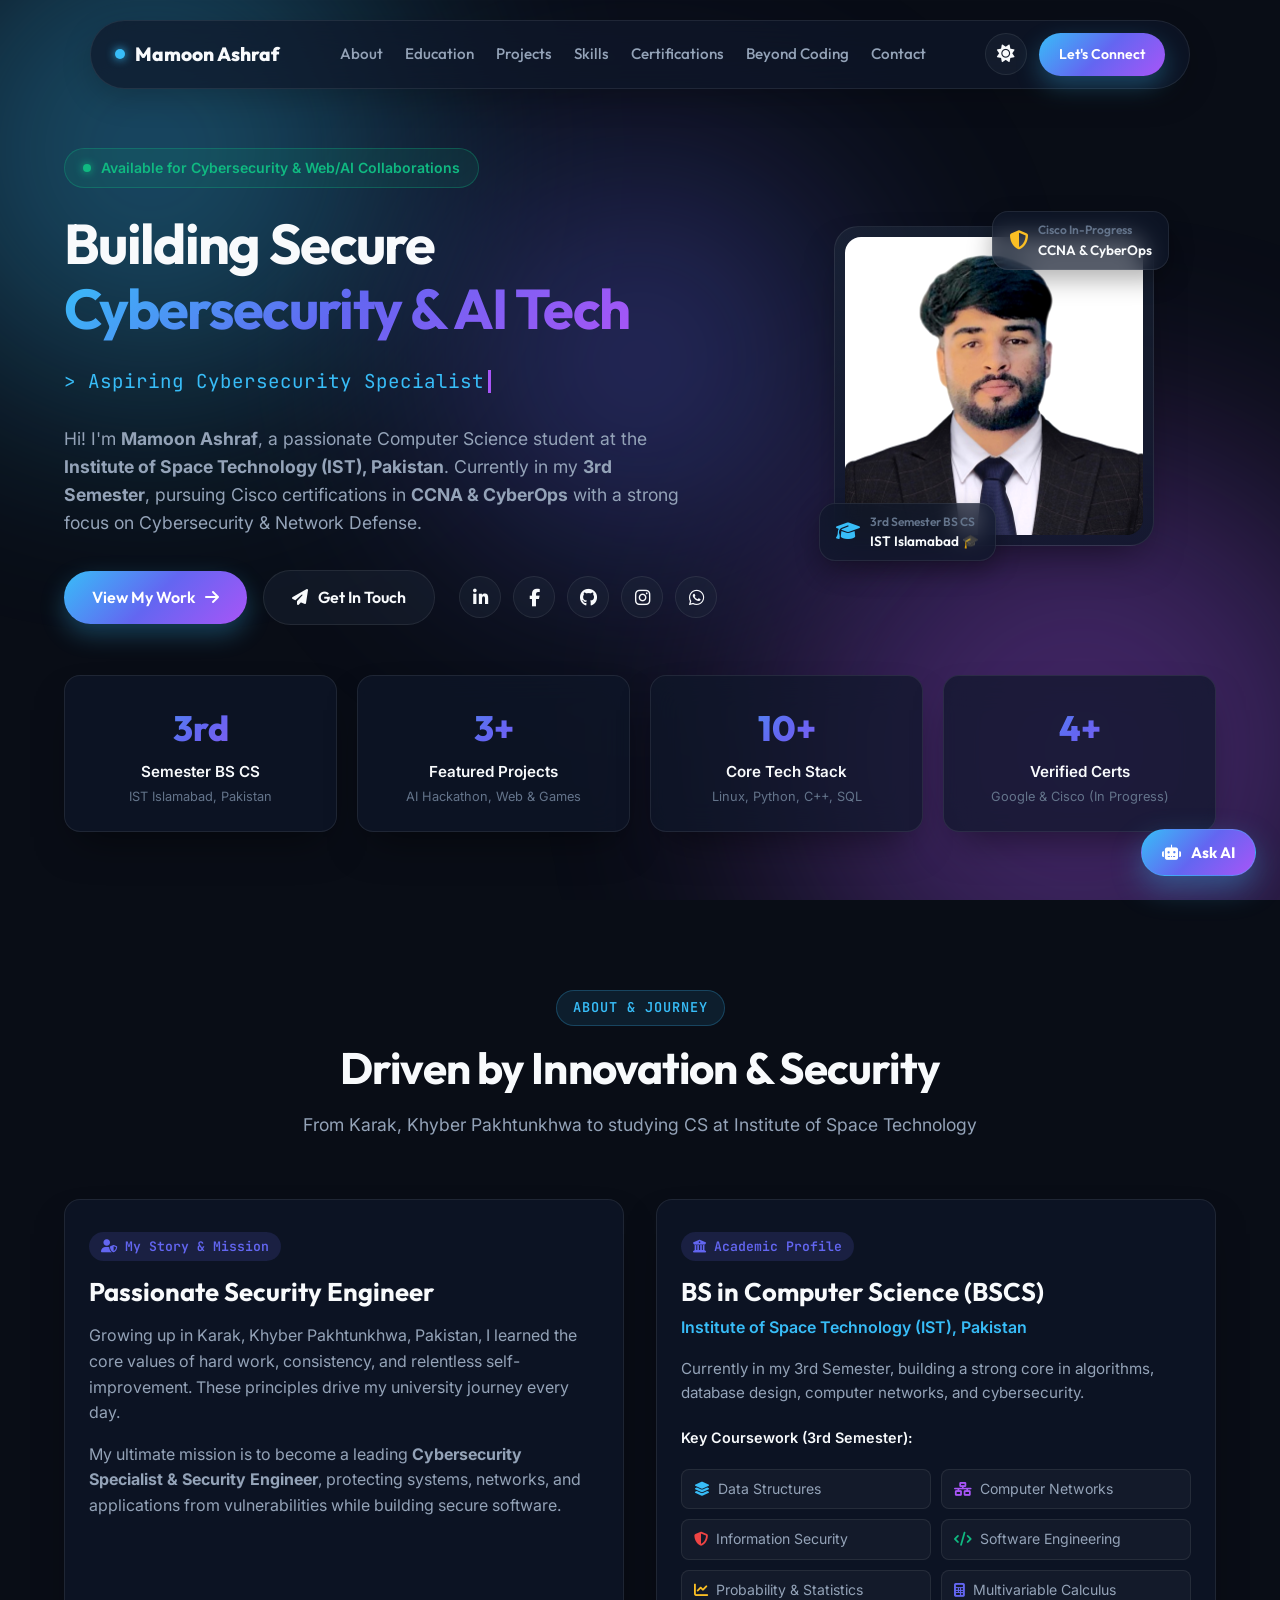
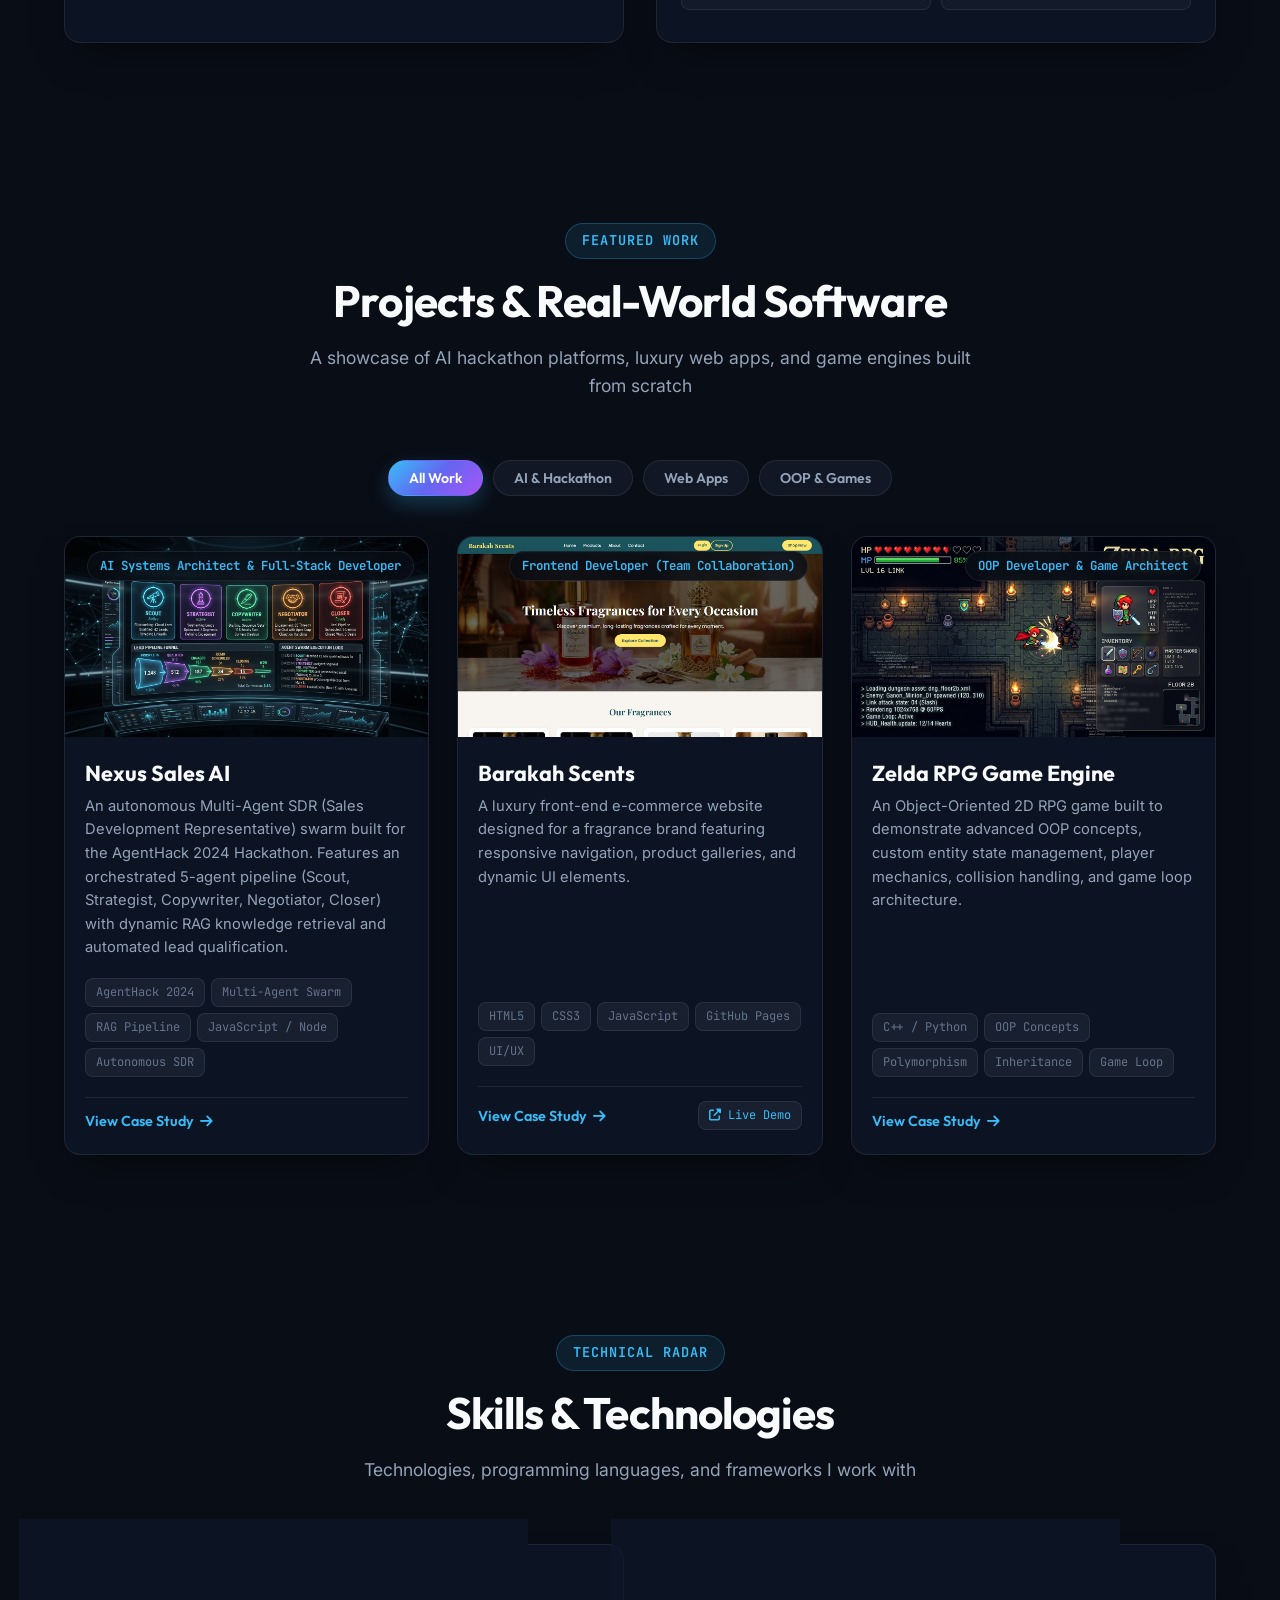
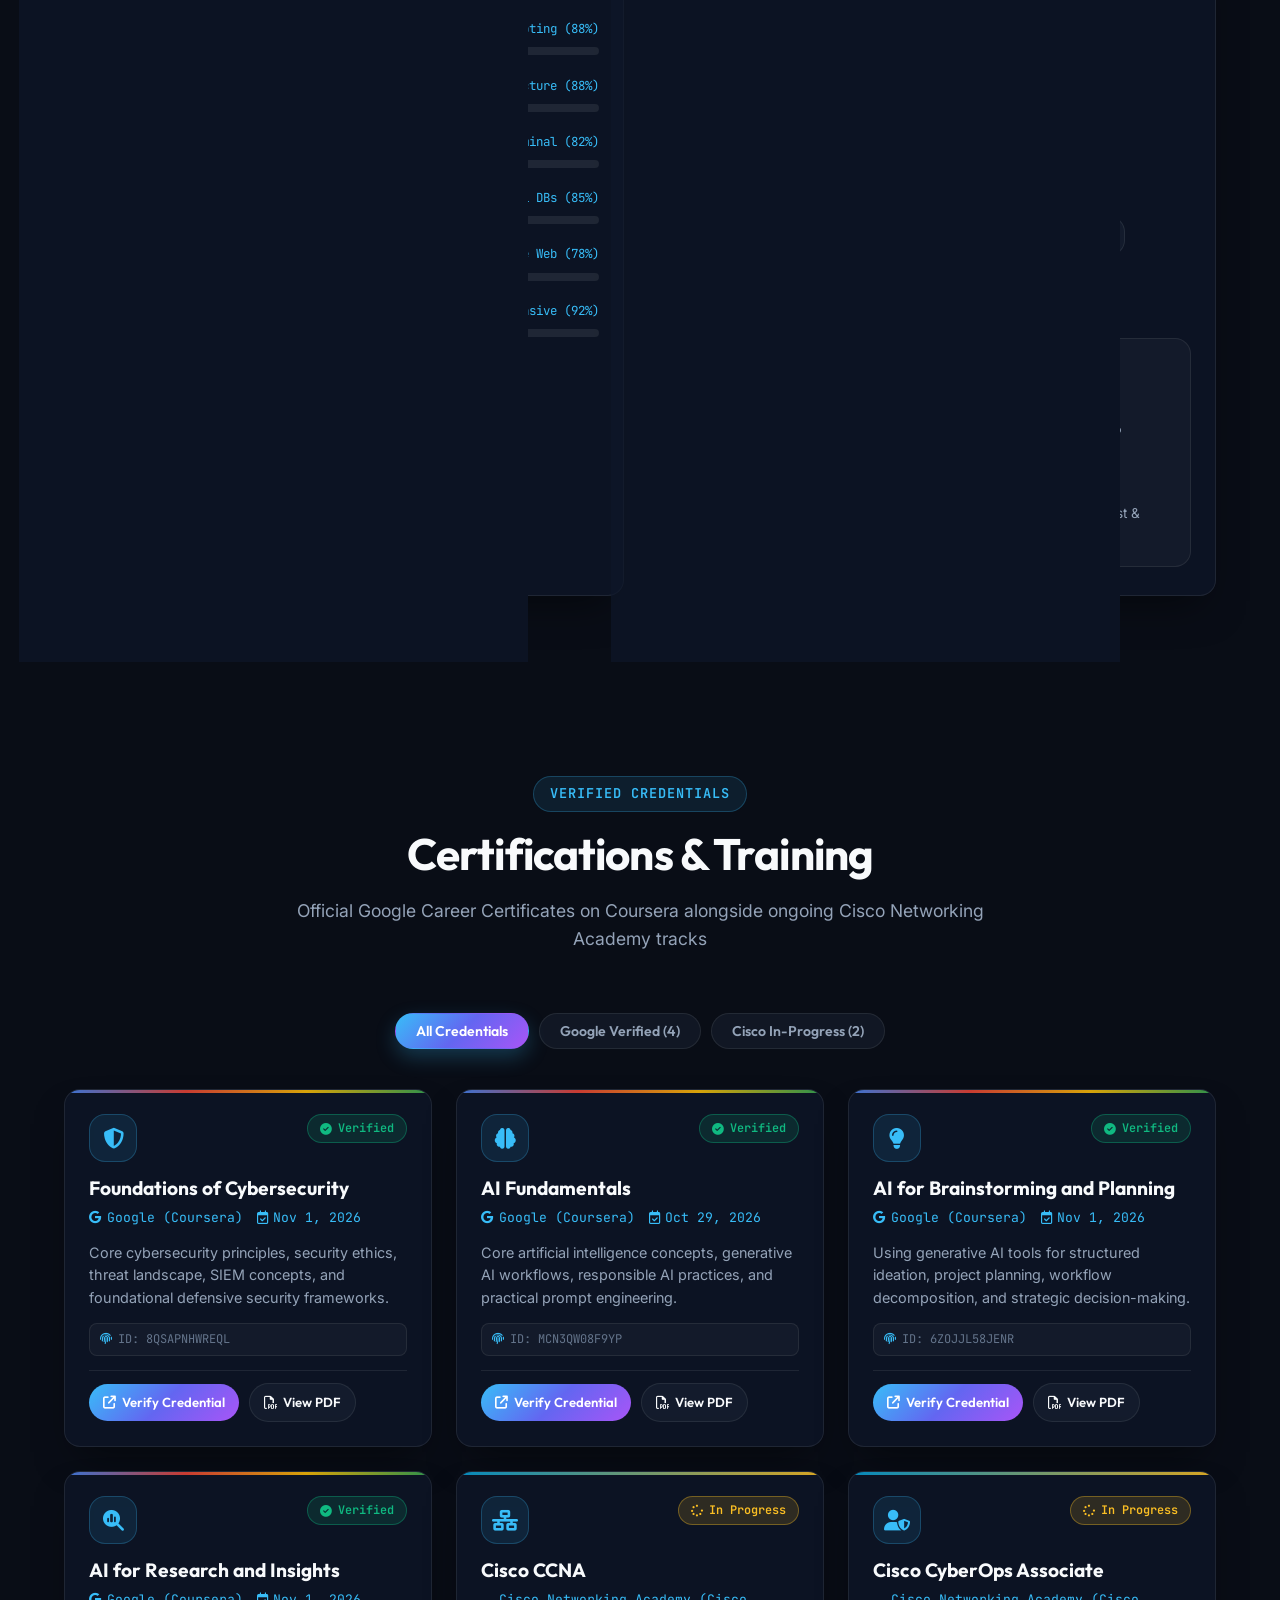
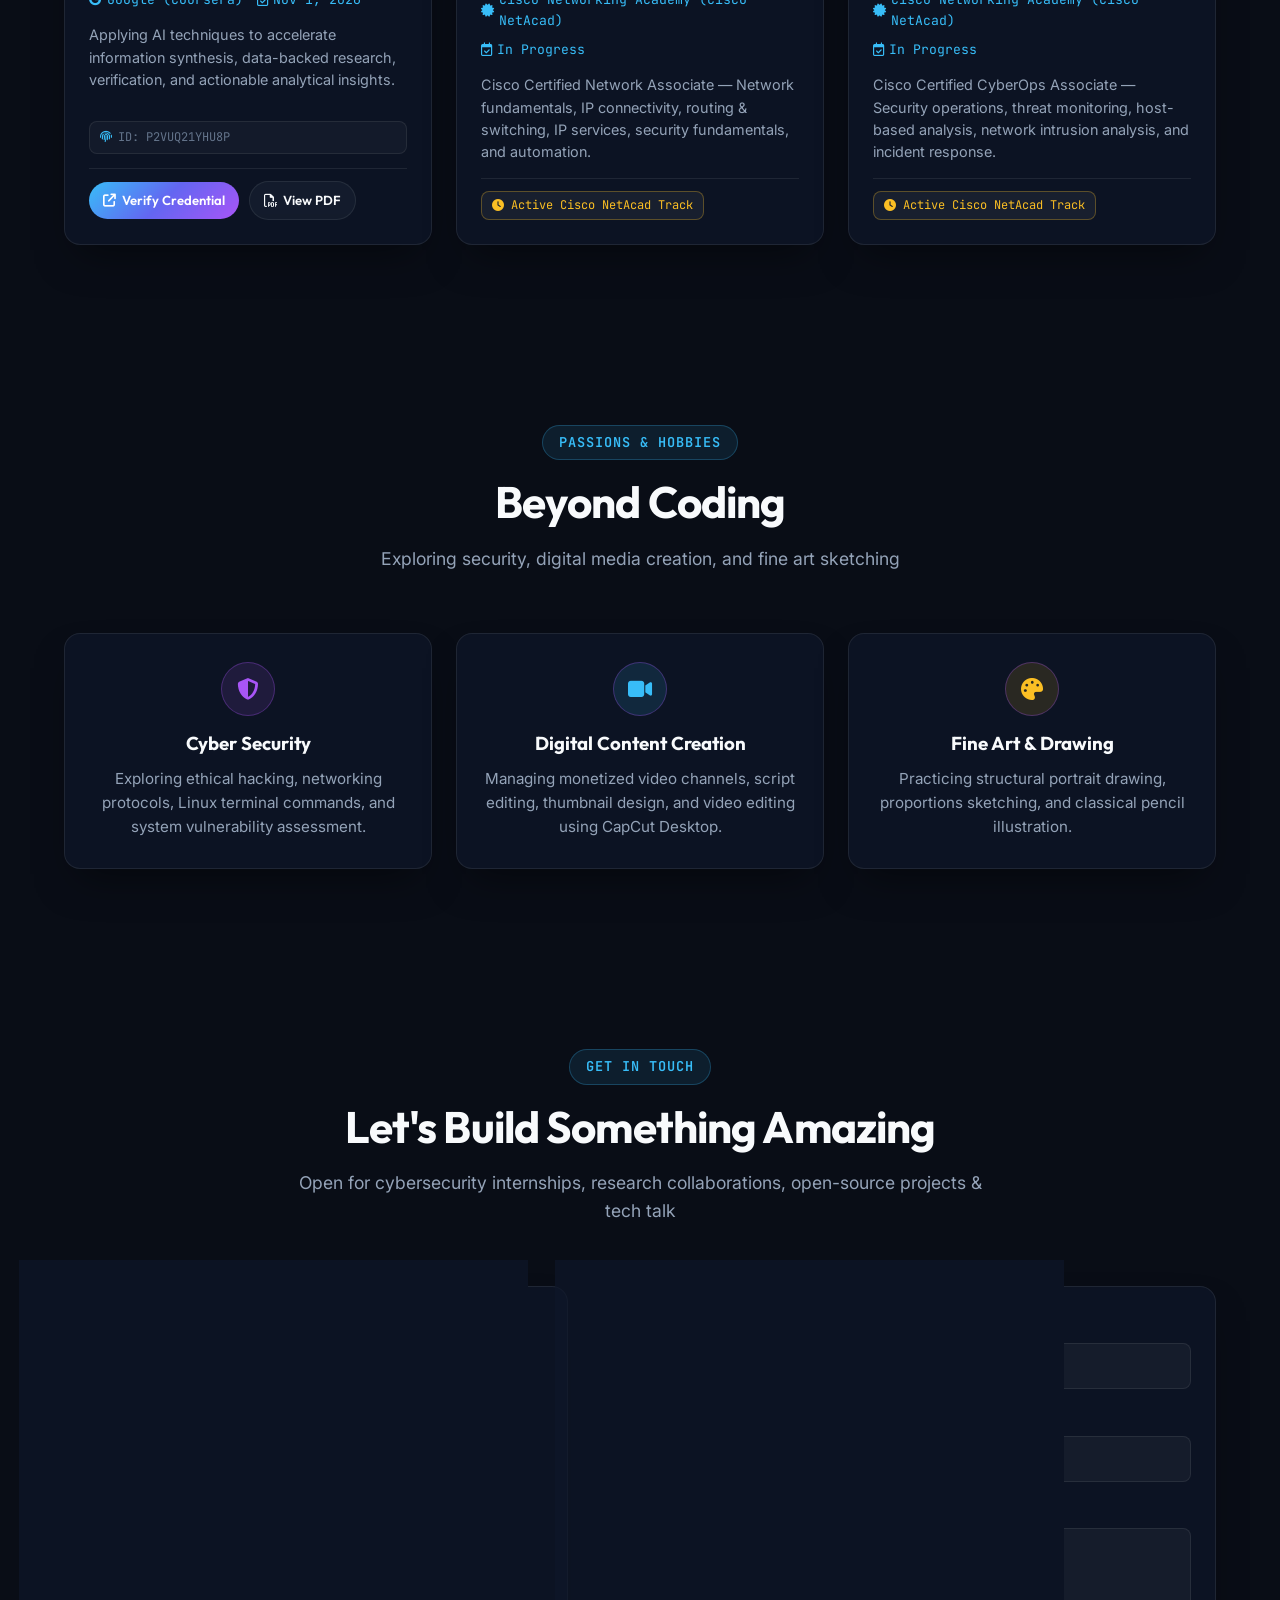
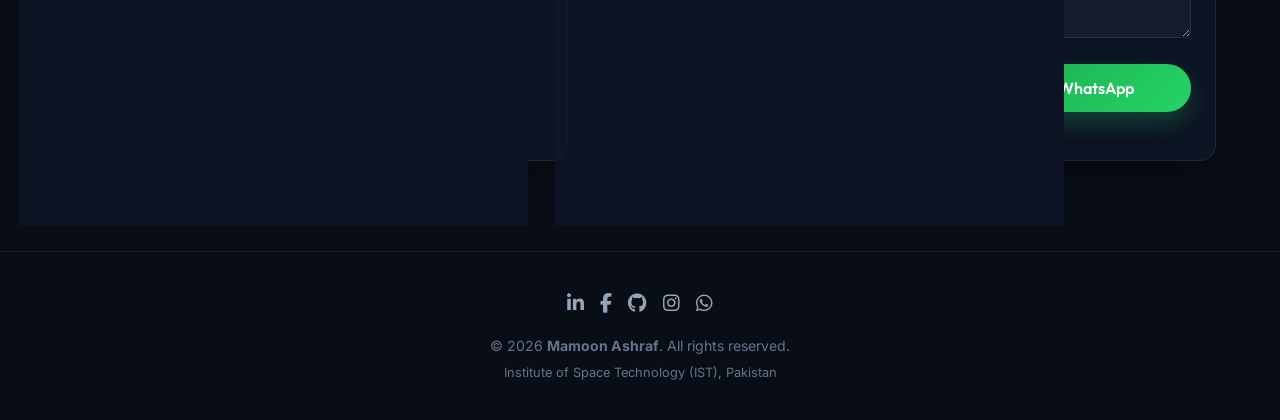
==== commit 6c7965b3: "Refine AI Assistant: strict English-only answers, focused relevance guard, and dynamic context-aware" ====
--- a/index.html
+++ b/index.html
@@ -557,15 +557,12 @@
 
     <div class="ai-chat-messages" id="ai-chat-messages">
       <div class="ai-msg ai-msg-bot">
-        Assalam-o-Alaikum! 👋 I'm <strong>Mamoon AI</strong>. Ask me anything about Mamoon's <strong>projects</strong>, <strong>Google &amp; Cisco certifications</strong>, <strong>skills</strong>, or <strong>contact</strong>!
-      </div>
-    </div>
-
-    <div class="ai-quick-chips">
-      <button type="button" class="ai-quick-chip" data-prompt="Tell me about Mamoon's projects">🚀 Projects</button>
-      <button type="button" class="ai-quick-chip" data-prompt="What certifications does Mamoon have?">📜 Certificates</button>
-      <button type="button" class="ai-quick-chip" data-prompt="What are Mamoon's cybersecurity skills?">🛡️ Skills</button>
-      <a href="https://wa.me/923359764831" target="_blank" rel="noopener noreferrer" class="ai-quick-chip ai-chip-wa"><i class="fab fa-whatsapp"></i> WhatsApp</a>
+        Hi! I'm <strong>Mamoon's AI Assistant</strong>. Ask me anything about his projects, certifications, skills, or how to get in touch.
+      </div>
+    </div>
+
+    <div class="ai-quick-chips" id="ai-quick-chips">
+      <!-- Context-aware follow-up suggestions rendered dynamically by js/assistant.js -->
     </div>
 
     <form class="ai-chat-input-bar" id="ai-chat-form">
